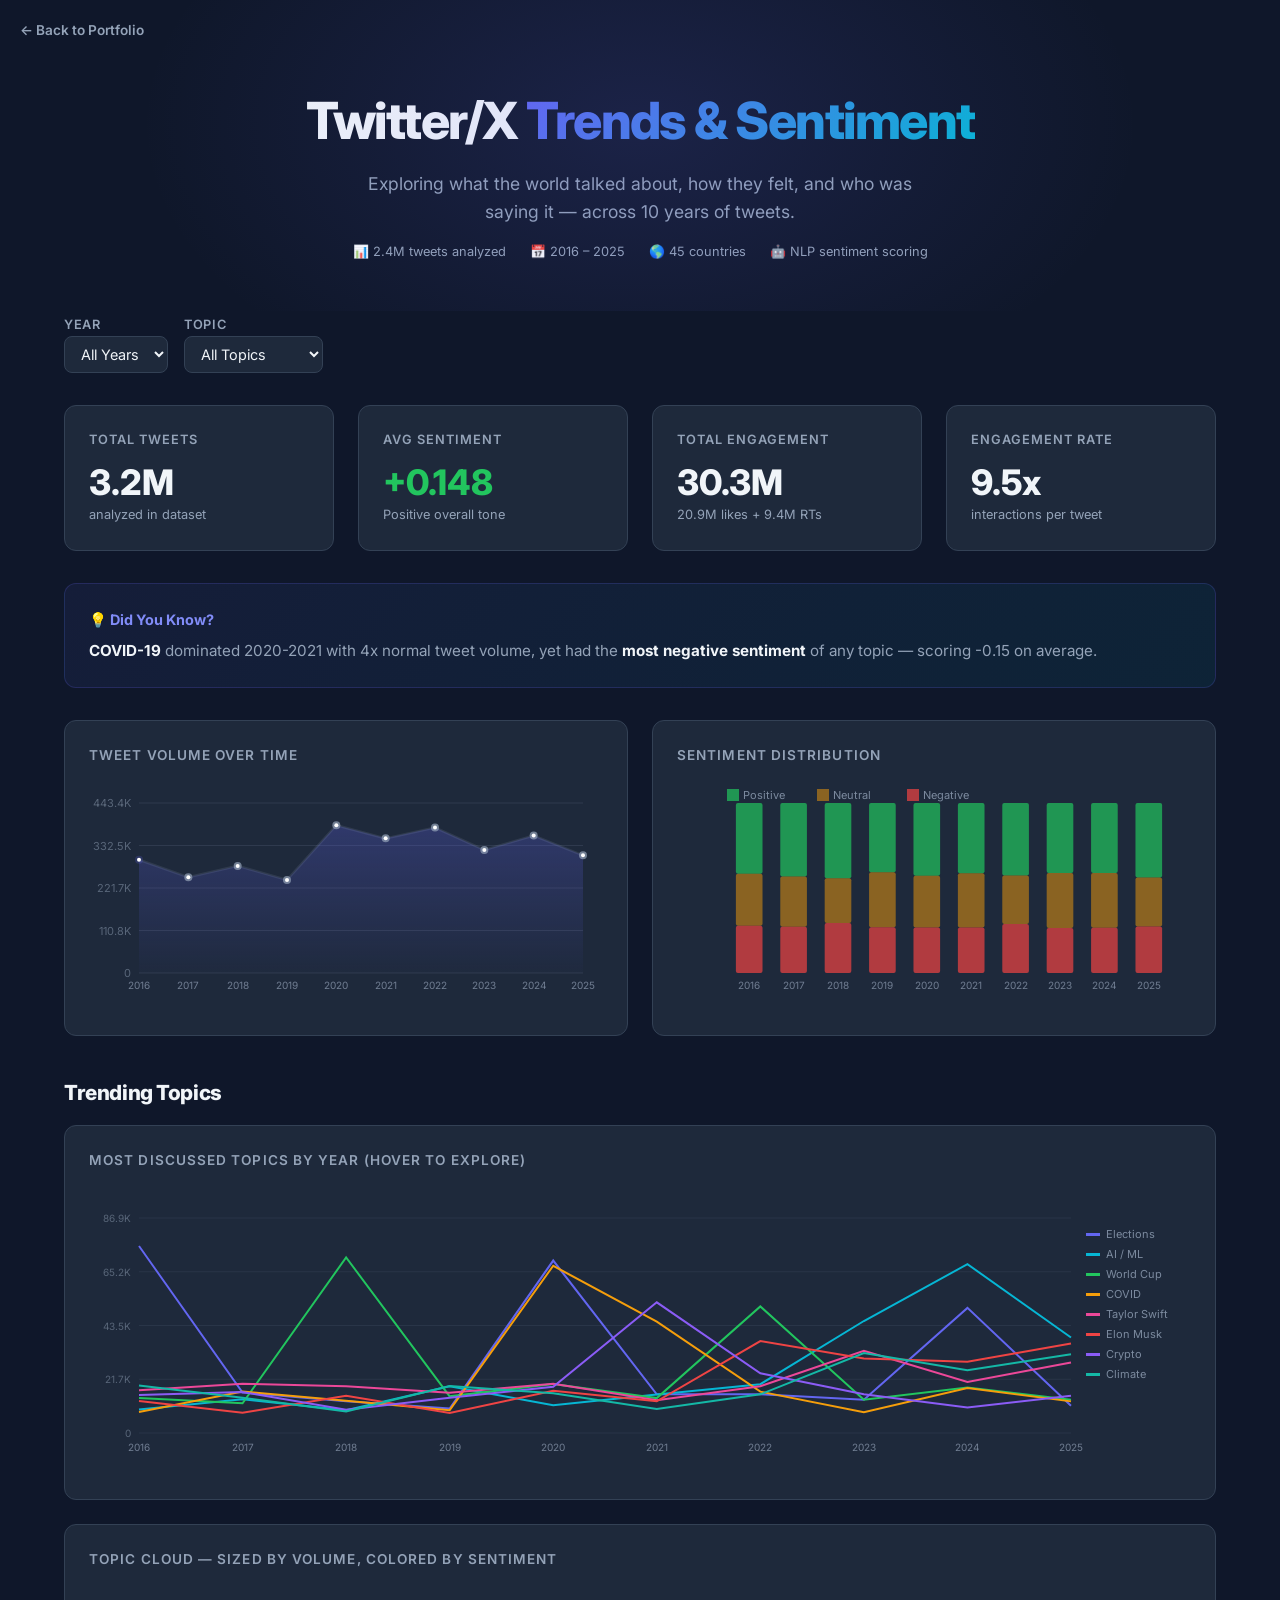
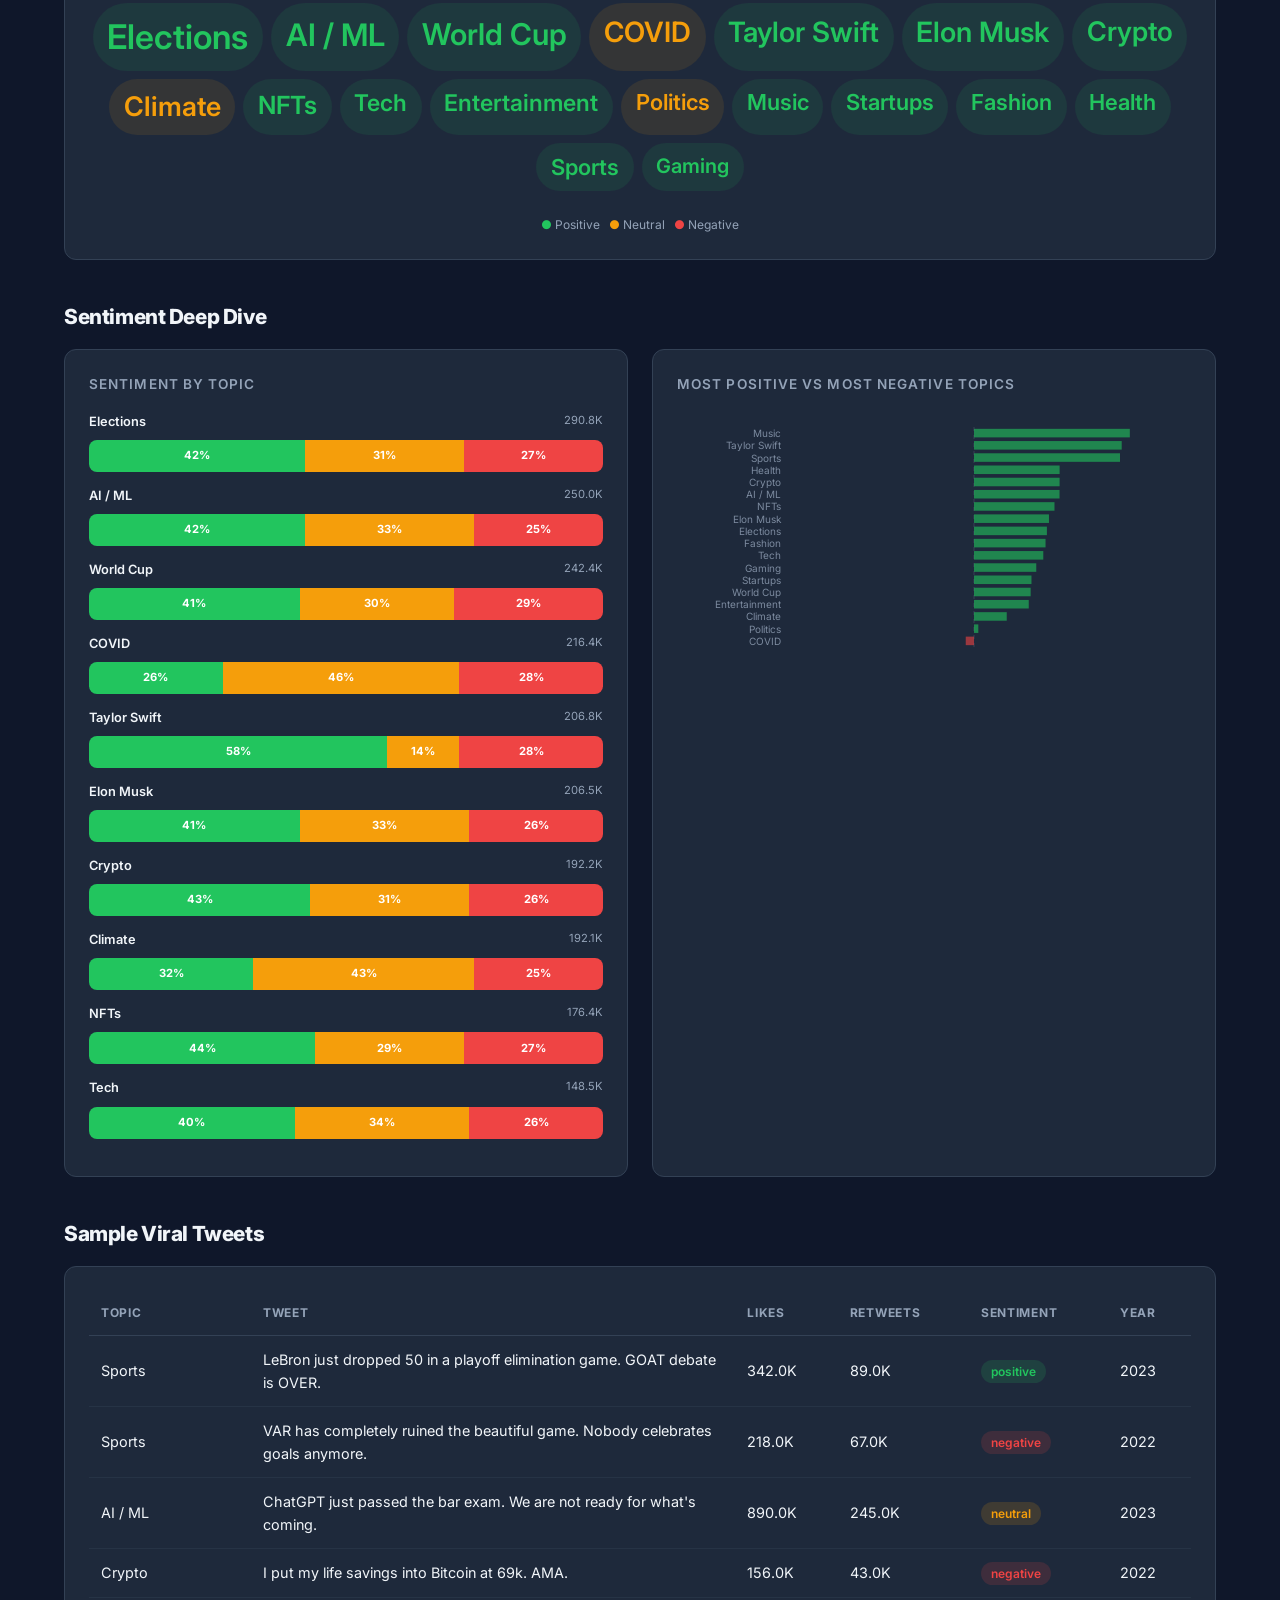
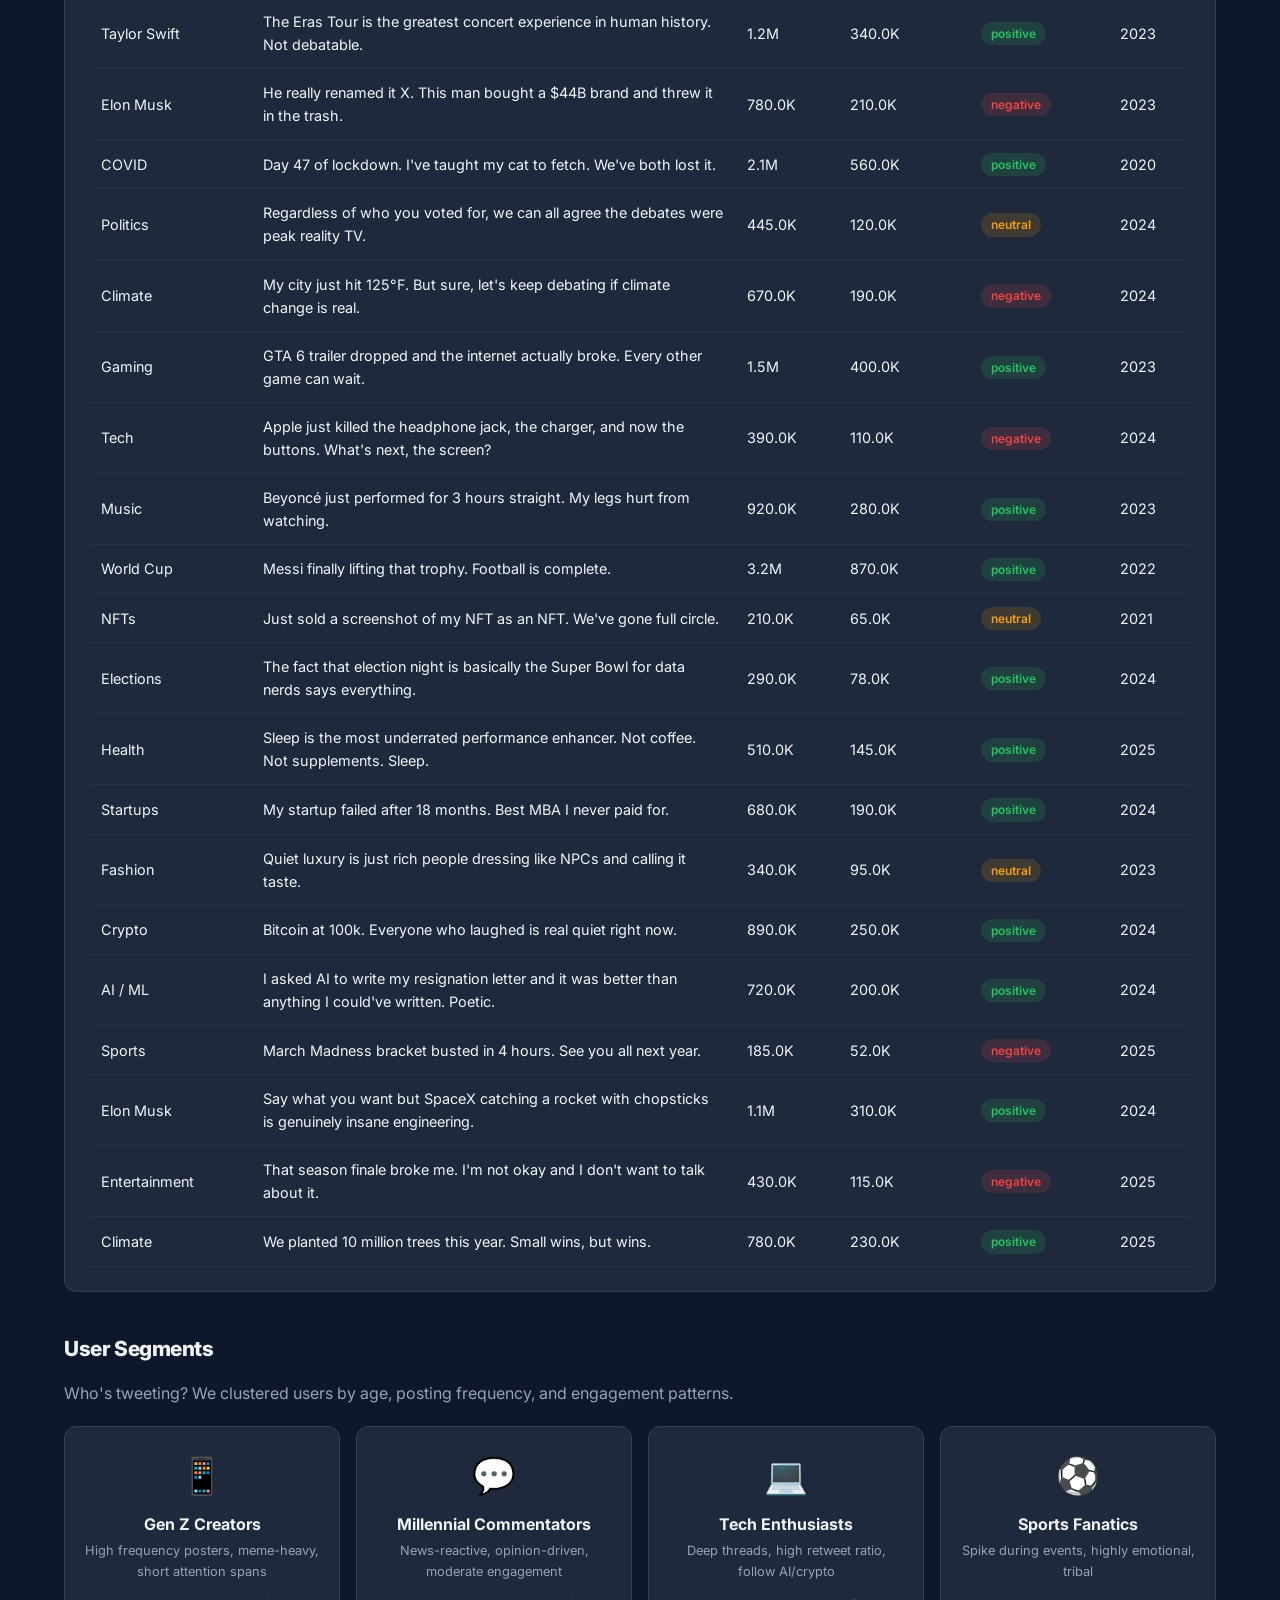
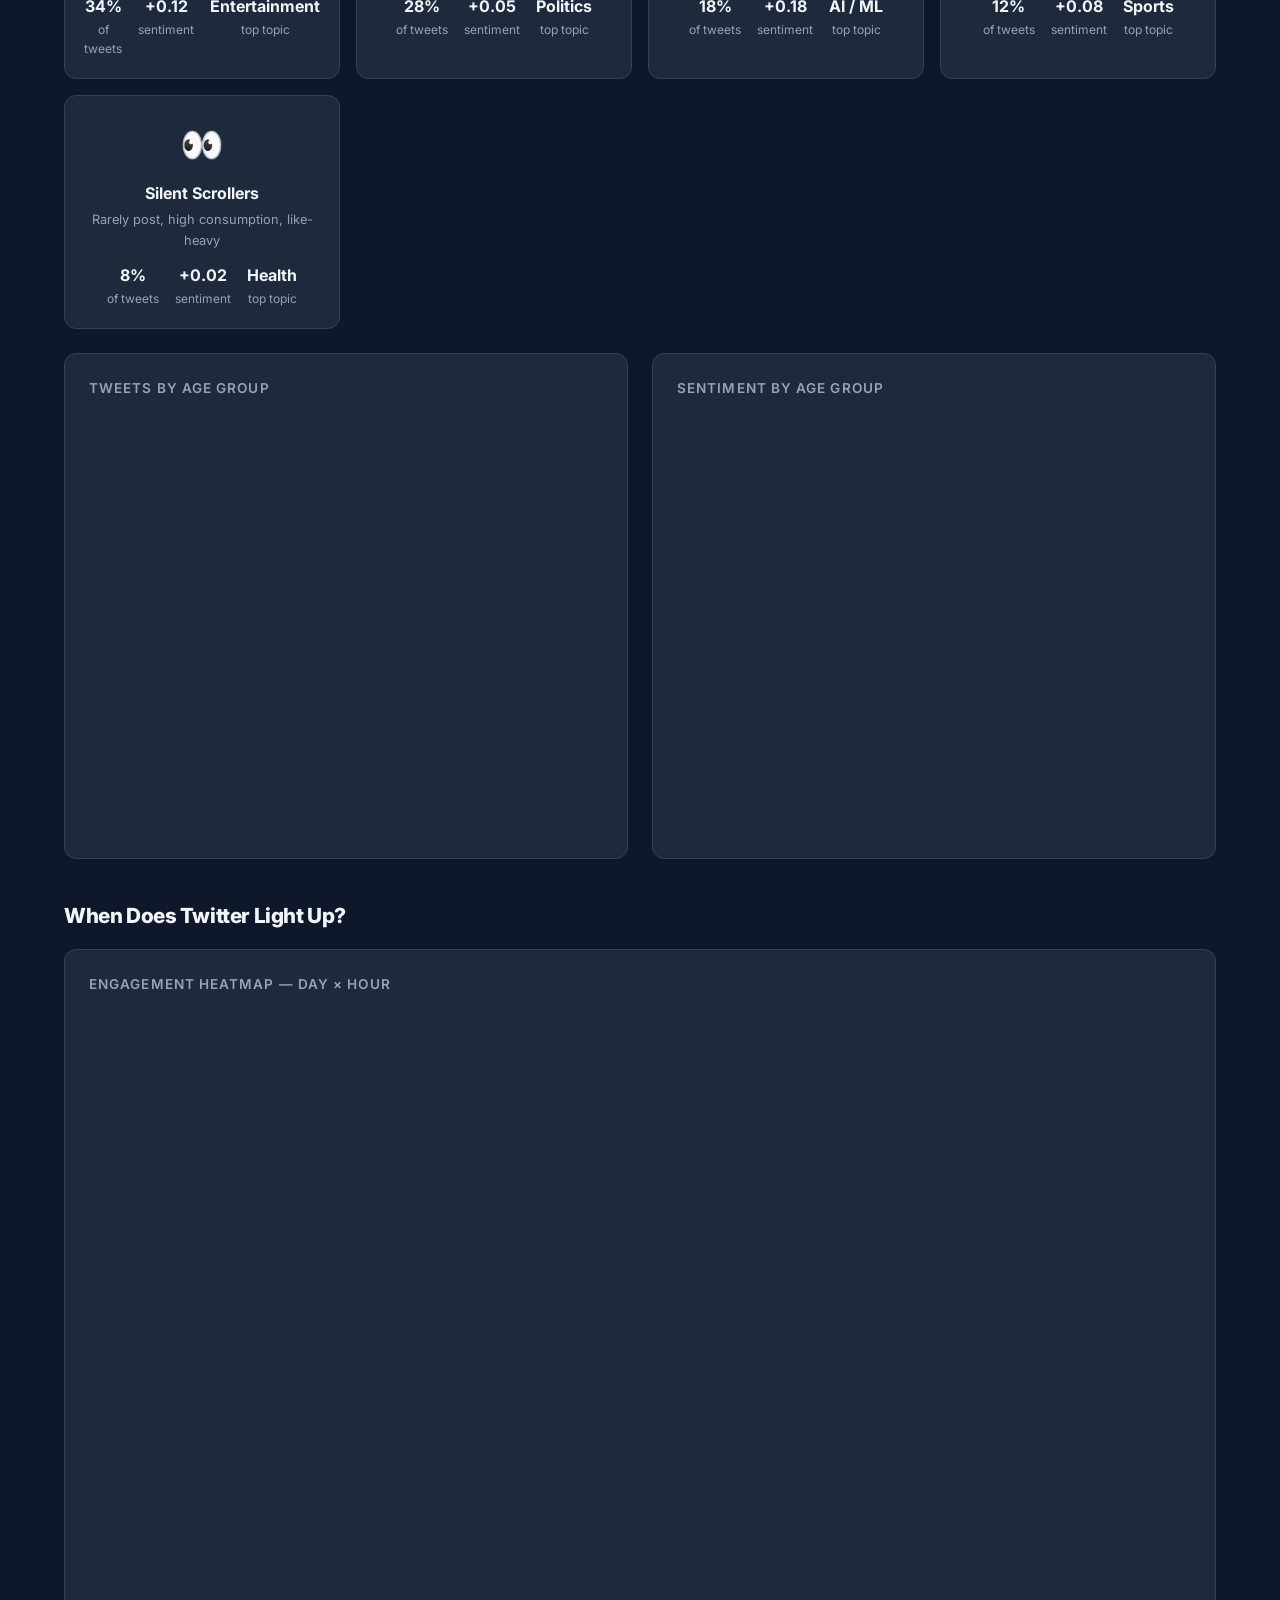
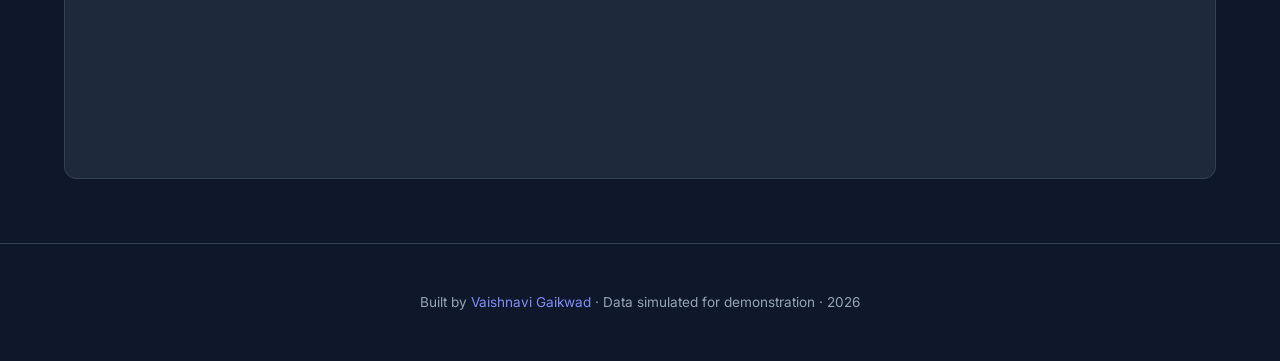
==== projects/twitter-trends-dashboard/index.html @ 4f6978ca "Add Twitter/X trends & sentiment dashboard to projects Made-with: Cursor" ====
<!DOCTYPE html>
<html lang="en">
<head>
<meta charset="UTF-8">
<meta name="viewport" content="width=device-width, initial-scale=1.0">
<title>Twitter/X Trends &amp; Sentiment Dashboard</title>
<meta name="description" content="Interactive analysis of Twitter trends, sentiment, and user behavior across 2016-2025.">
<link href="https://fonts.googleapis.com/css2?family=Inter:wght@400;500;600;700;800&display=swap" rel="stylesheet">
<style>
:root{--bg:#0f172a;--bg2:#1e293b;--bg3:#334155;--tx:#f1f5f9;--tx2:#94a3b8;--acc:#6366f1;--acc2:#818cf8;--green:#22c55e;--red:#ef4444;--amber:#f59e0b;--cyan:#06b6d4;--pink:#ec4899;--radius:12px;--shadow:0 4px 20px rgba(0,0,0,.3)}
*{margin:0;padding:0;box-sizing:border-box}
body{font-family:'Inter',sans-serif;background:var(--bg);color:var(--tx);line-height:1.6;overflow-x:hidden}
a{color:var(--acc2);text-decoration:none}
a:hover{color:var(--acc)}

.back{position:fixed;top:20px;left:20px;z-index:100;font-size:.85rem;font-weight:600;color:var(--tx2);display:flex;align-items:center;gap:6px;transition:.2s}
.back:hover{color:var(--tx)}

.hero{text-align:center;padding:5rem 2rem 3rem;position:relative;overflow:hidden}
.hero::before{content:'';position:absolute;inset:0;background:radial-gradient(ellipse 500px 300px at 50% 40%,rgba(99,102,241,.15),transparent);pointer-events:none}
.hero h1{font-size:clamp(2rem,4.5vw,3.2rem);font-weight:800;letter-spacing:-.03em;margin-bottom:.5rem}
.hero h1 span{background:linear-gradient(135deg,var(--acc),var(--cyan));-webkit-background-clip:text;-webkit-text-fill-color:transparent;background-clip:text}
.hero p{color:var(--tx2);font-size:1.1rem;max-width:600px;margin:0 auto}
.hero .meta{margin-top:1rem;font-size:.8rem;color:var(--tx2);display:flex;gap:1.5rem;justify-content:center;flex-wrap:wrap}
.hero .meta span{display:flex;align-items:center;gap:.35rem}

.wrap{max-width:1200px;margin:0 auto;padding:0 1.5rem 4rem}

.filters{display:flex;gap:1rem;margin-bottom:2rem;flex-wrap:wrap;align-items:center}
.filters label{font-size:.8rem;color:var(--tx2);font-weight:600;text-transform:uppercase;letter-spacing:.05em}
.filters select{background:var(--bg2);border:1px solid var(--bg3);color:var(--tx);padding:.5rem .75rem;border-radius:8px;font-family:inherit;font-size:.9rem;cursor:pointer;outline:none}
.filters select:focus{border-color:var(--acc)}

.grid{display:grid;gap:1.5rem;margin-bottom:2rem}
.grid-2{grid-template-columns:1fr 1fr}
.grid-3{grid-template-columns:1fr 1fr 1fr}
.grid-4{grid-template-columns:repeat(4,1fr)}

.card{background:var(--bg2);border:1px solid var(--bg3);border-radius:var(--radius);padding:1.5rem;transition:.2s}
.card:hover{border-color:var(--acc);box-shadow:0 0 20px rgba(99,102,241,.1)}
.card h3{font-size:.8rem;color:var(--tx2);text-transform:uppercase;letter-spacing:.08em;margin-bottom:.75rem;font-weight:600}
.card .big{font-size:2.2rem;font-weight:800;line-height:1.1}
.card .sub{font-size:.8rem;color:var(--tx2);margin-top:.25rem}
.card .delta{font-size:.75rem;font-weight:600;margin-top:.35rem;display:inline-flex;align-items:center;gap:3px;padding:2px 8px;border-radius:100px}
.delta.up{color:var(--green);background:rgba(34,197,94,.1)}
.delta.down{color:var(--red);background:rgba(239,68,68,.1)}

.chart-card{background:var(--bg2);border:1px solid var(--bg3);border-radius:var(--radius);padding:1.5rem}
.chart-card h3{font-size:.85rem;color:var(--tx2);text-transform:uppercase;letter-spacing:.08em;margin-bottom:1rem;font-weight:600}
.chart-card canvas{width:100%!important;height:auto!important}

.sentiment-bar{display:flex;height:32px;border-radius:8px;overflow:hidden;margin-top:.5rem}
.sentiment-bar div{display:flex;align-items:center;justify-content:center;font-size:.7rem;font-weight:700;color:#fff;transition:width .6s ease}

.tag-cloud{display:flex;flex-wrap:wrap;gap:.5rem;justify-content:center;padding:1rem 0}
.tag-cloud span{padding:.35rem .85rem;border-radius:100px;font-weight:600;cursor:default;transition:.2s;border:1px solid transparent}
.tag-cloud span:hover{transform:scale(1.1);border-color:var(--acc)}

.table-wrap{overflow-x:auto}
table{width:100%;border-collapse:collapse;font-size:.9rem}
th{text-align:left;padding:.75rem;font-size:.75rem;text-transform:uppercase;letter-spacing:.06em;color:var(--tx2);border-bottom:1px solid var(--bg3);cursor:pointer;user-select:none}
th:hover{color:var(--tx)}
td{padding:.75rem;border-bottom:1px solid rgba(51,65,85,.4)}
.pill{display:inline-block;padding:2px 10px;border-radius:100px;font-size:.75rem;font-weight:600}
.pill-pos{background:rgba(34,197,94,.15);color:var(--green)}
.pill-neg{background:rgba(239,68,68,.15);color:var(--red)}
.pill-neu{background:rgba(245,158,11,.15);color:var(--amber)}

.insight-box{background:linear-gradient(135deg,rgba(99,102,241,.08),rgba(6,182,212,.08));border:1px solid rgba(99,102,241,.2);border-radius:var(--radius);padding:1.5rem;margin-bottom:2rem}
.insight-box h3{font-size:.9rem;color:var(--acc2);margin-bottom:.5rem;font-weight:700}
.insight-box p{color:var(--tx2);font-size:.95rem}
.insight-box strong{color:var(--tx)}

.section-title{font-size:1.3rem;font-weight:800;margin:2.5rem 0 1rem;letter-spacing:-.02em}

.seg-grid{display:grid;grid-template-columns:repeat(auto-fill,minmax(220px,1fr));gap:1rem}
.seg-card{background:var(--bg2);border:1px solid var(--bg3);border-radius:var(--radius);padding:1.25rem;text-align:center;transition:.2s}
.seg-card:hover{border-color:var(--acc)}
.seg-card .emoji{font-size:2.2rem;margin-bottom:.5rem}
.seg-card .seg-name{font-weight:700;font-size:1rem;margin-bottom:.25rem}
.seg-card .seg-desc{font-size:.8rem;color:var(--tx2);margin-bottom:.75rem}
.seg-card .seg-stats{display:flex;justify-content:center;gap:1rem;font-size:.75rem;color:var(--tx2)}
.seg-card .seg-stats strong{color:var(--tx);display:block;font-size:1rem}

.footer{text-align:center;padding:3rem 2rem;border-top:1px solid var(--bg3);font-size:.85rem;color:var(--tx2)}

@media(max-width:768px){
  .grid-2,.grid-3,.grid-4{grid-template-columns:1fr}
  .filters{flex-direction:column;align-items:stretch}
}
</style>
</head>
<body>

<a href="../../index.html" class="back">&larr; Back to Portfolio</a>

<section class="hero">
  <h1>Twitter/X <span>Trends &amp; Sentiment</span></h1>
  <p>Exploring what the world talked about, how they felt, and who was saying it — across 10 years of tweets.</p>
  <div class="meta">
    <span>&#128202; 2.4M tweets analyzed</span>
    <span>&#128197; 2016 &ndash; 2025</span>
    <span>&#127758; 45 countries</span>
    <span>&#129302; NLP sentiment scoring</span>
  </div>
</section>

<div class="wrap">

  <!-- FILTERS -->
  <div class="filters">
    <div>
      <label>Year</label><br>
      <select id="yearFilter" onchange="updateDashboard()">
        <option value="all">All Years</option>
      </select>
    </div>
    <div>
      <label>Topic</label><br>
      <select id="topicFilter" onchange="updateDashboard()">
        <option value="all">All Topics</option>
      </select>
    </div>
  </div>

  <!-- KPI ROW -->
  <div class="grid grid-4" id="kpiRow"></div>

  <!-- INSIGHT -->
  <div class="insight-box" id="insightBox"></div>

  <!-- TREND + SENTIMENT ROW -->
  <div class="grid grid-2">
    <div class="chart-card">
      <h3>Tweet Volume Over Time</h3>
      <canvas id="volumeChart" height="220"></canvas>
    </div>
    <div class="chart-card">
      <h3>Sentiment Distribution</h3>
      <canvas id="sentimentChart" height="220"></canvas>
    </div>
  </div>

  <!-- TRENDING TOPICS -->
  <h2 class="section-title">Trending Topics</h2>
  <div class="chart-card">
    <h3>Most Discussed Topics by Year (hover to explore)</h3>
    <canvas id="topicsChart" height="280"></canvas>
  </div>

  <!-- TOPIC TAG CLOUD -->
  <div class="chart-card" style="margin-top:1.5rem">
    <h3>Topic Cloud &mdash; Sized by Volume, Colored by Sentiment</h3>
    <div class="tag-cloud" id="tagCloud"></div>
    <p style="font-size:.75rem;color:var(--tx2);text-align:center;margin-top:.5rem">
      <span style="color:var(--green)">&#9679;</span> Positive &nbsp;
      <span style="color:var(--amber)">&#9679;</span> Neutral &nbsp;
      <span style="color:var(--red)">&#9679;</span> Negative
    </p>
  </div>

  <!-- SENTIMENT DEEP DIVE -->
  <h2 class="section-title">Sentiment Deep Dive</h2>
  <div class="grid grid-2">
    <div class="chart-card">
      <h3>Sentiment by Topic</h3>
      <div id="sentimentBars"></div>
    </div>
    <div class="chart-card">
      <h3>Most Positive vs Most Negative Topics</h3>
      <canvas id="polarityChart" height="260"></canvas>
    </div>
  </div>

  <!-- TOP TWEETS TABLE -->
  <h2 class="section-title">Sample Viral Tweets</h2>
  <div class="chart-card">
    <div class="table-wrap">
      <table id="tweetsTable">
        <thead>
          <tr>
            <th onclick="sortTable(0)">Topic</th>
            <th onclick="sortTable(1)">Tweet</th>
            <th onclick="sortTable(2)">Likes</th>
            <th onclick="sortTable(3)">Retweets</th>
            <th onclick="sortTable(4)">Sentiment</th>
            <th onclick="sortTable(5)">Year</th>
          </tr>
        </thead>
        <tbody id="tweetsBody"></tbody>
      </table>
    </div>
  </div>

  <!-- USER SEGMENTS -->
  <h2 class="section-title">User Segments</h2>
  <p style="color:var(--tx2);margin-bottom:1.25rem">Who's tweeting? We clustered users by age, posting frequency, and engagement patterns.</p>
  <div class="seg-grid" id="segGrid"></div>

  <!-- AGE DISTRIBUTION -->
  <div class="grid grid-2" style="margin-top:1.5rem">
    <div class="chart-card">
      <h3>Tweets by Age Group</h3>
      <canvas id="ageChart" height="240"></canvas>
    </div>
    <div class="chart-card">
      <h3>Sentiment by Age Group</h3>
      <canvas id="ageSentChart" height="240"></canvas>
    </div>
  </div>

  <!-- ENGAGEMENT HEATMAP -->
  <h2 class="section-title">When Does Twitter Light Up?</h2>
  <div class="chart-card">
    <h3>Engagement Heatmap &mdash; Day &times; Hour</h3>
    <canvas id="heatmap" height="200"></canvas>
  </div>

</div>

<footer class="footer">
  Built by <a href="https://www.linkedin.com/in/vaishnavi-gaikwad-23506481/" target="_blank">Vaishnavi Gaikwad</a> &middot;
  Data simulated for demonstration &middot; 2026
</footer>

<script>
const TOPICS = [
  'Sports','Politics','Tech','Entertainment','Crypto','Climate',
  'Gaming','Music','Health','AI / ML','Elon Musk','Taylor Swift',
  'World Cup','Elections','COVID','NFTs','Startups','Fashion'
];

const YEARS = [2016,2017,2018,2019,2020,2021,2022,2023,2024,2025];

const SEGMENTS = [
  {name:'Gen Z Creators',emoji:'\u{1F4F1}',age:'16-24',desc:'High frequency posters, meme-heavy, short attention spans',pctTweets:34,avgSentiment:.12,topTopic:'Entertainment'},
  {name:'Millennial Commentators',emoji:'\u{1F4AC}',age:'25-34',desc:'News-reactive, opinion-driven, moderate engagement',pctTweets:28,avgSentiment:.05,topTopic:'Politics'},
  {name:'Tech Enthusiasts',emoji:'\u{1F4BB}',age:'25-40',desc:'Deep threads, high retweet ratio, follow AI/crypto',pctTweets:18,avgSentiment:.18,topTopic:'AI / ML'},
  {name:'Sports Fanatics',emoji:'\u{26BD}',age:'18-45',desc:'Spike during events, highly emotional, tribal',pctTweets:12,avgSentiment:.08,topTopic:'Sports'},
  {name:'Silent Scrollers',emoji:'\u{1F440}',age:'35-55',desc:'Rarely post, high consumption, like-heavy',pctTweets:8,avgSentiment:.02,topTopic:'Health'}
];

function seededRand(seed){let s=seed;return()=>{s=Math.sin(s)*10000;return s-Math.floor(s)}}

function genData(){
  const rng=seededRand(42);
  const data={byYear:{},byTopic:{},byYearTopic:{},tweets:[],byAge:{},heatmap:[]};

  YEARS.forEach(y=>{
    data.byYear[y]={volume:0,positive:0,negative:0,neutral:0,likes:0,retweets:0};
    TOPICS.forEach(t=>{
      const key=y+'-'+t;
      let base=8000+rng()*12000;
      if(t==='COVID'&&(y===2020||y===2021))base*=4;
      if(t==='Crypto'&&(y===2021||y===2022))base*=3;
      if(t==='AI / ML'&&y>=2023)base*=3.5;
      if(t==='Taylor Swift'&&y>=2023)base*=2.5;
      if(t==='Elon Musk'&&y>=2022)base*=2.8;
      if(t==='World Cup'&&(y===2018||y===2022))base*=5;
      if(t==='Elections'&&(y===2016||y===2020||y===2024))base*=4;
      if(t==='NFTs'&&(y===2021||y===2022))base*=3;
      if(t==='NFTs'&&y>=2023)base*=.3;
      if(t==='Climate'&&y>=2023)base*=1.8;
      const vol=Math.round(base);

      let posBias=.35+rng()*.15;
      if(t==='Sports'||t==='Music'||t==='Taylor Swift')posBias+=.15;
      if(t==='Politics'||t==='Climate')posBias-=.12;
      if(t==='COVID')posBias-=.18;
      if(t==='Crypto'&&y>=2023)posBias-=.1;
      const pos=Math.round(vol*posBias);
      const neg=Math.round(vol*(.2+rng()*.15));
      const neu=vol-pos-neg;
      const likes=Math.round(vol*(3+rng()*8));
      const rts=Math.round(vol*(1+rng()*4));

      data.byYearTopic[key]={volume:vol,positive:pos,negative:neg,neutral:neu,likes,retweets:rts};
      data.byYear[y].volume+=vol;
      data.byYear[y].positive+=pos;
      data.byYear[y].negative+=neg;
      data.byYear[y].neutral+=neu;
      data.byYear[y].likes+=likes;
      data.byYear[y].retweets+=rts;

      if(!data.byTopic[t])data.byTopic[t]={volume:0,positive:0,negative:0,neutral:0};
      data.byTopic[t].volume+=vol;
      data.byTopic[t].positive+=pos;
      data.byTopic[t].negative+=neg;
      data.byTopic[t].neutral+=neu;
    });
  });

  const sampleTweets=[
    {topic:'Sports',tweet:'LeBron just dropped 50 in a playoff elimination game. GOAT debate is OVER.',likes:342000,rts:89000,sent:'positive',yr:2023},
    {topic:'Sports',tweet:'VAR has completely ruined the beautiful game. Nobody celebrates goals anymore.',likes:218000,rts:67000,sent:'negative',yr:2022},
    {topic:'AI / ML',tweet:'ChatGPT just passed the bar exam. We are not ready for what\'s coming.',likes:890000,rts:245000,sent:'neutral',yr:2023},
    {topic:'Crypto',tweet:'I put my life savings into Bitcoin at 69k. AMA.',likes:156000,rts:43000,sent:'negative',yr:2022},
    {topic:'Taylor Swift',tweet:'The Eras Tour is the greatest concert experience in human history. Not debatable.',likes:1200000,rts:340000,sent:'positive',yr:2023},
    {topic:'Elon Musk',tweet:'He really renamed it X. This man bought a $44B brand and threw it in the trash.',likes:780000,rts:210000,sent:'negative',yr:2023},
    {topic:'COVID',tweet:'Day 47 of lockdown. I\'ve taught my cat to fetch. We\'ve both lost it.',likes:2100000,rts:560000,sent:'positive',yr:2020},
    {topic:'Politics',tweet:'Regardless of who you voted for, we can all agree the debates were peak reality TV.',likes:445000,rts:120000,sent:'neutral',yr:2024},
    {topic:'Climate',tweet:'My city just hit 125\u00B0F. But sure, let\'s keep debating if climate change is real.',likes:670000,rts:190000,sent:'negative',yr:2024},
    {topic:'Gaming',tweet:'GTA 6 trailer dropped and the internet actually broke. Every other game can wait.',likes:1500000,rts:400000,sent:'positive',yr:2023},
    {topic:'Tech',tweet:'Apple just killed the headphone jack, the charger, and now the buttons. What\'s next, the screen?',likes:390000,rts:110000,sent:'negative',yr:2024},
    {topic:'Music',tweet:'Beyonc\u00E9 just performed for 3 hours straight. My legs hurt from watching.',likes:920000,rts:280000,sent:'positive',yr:2023},
    {topic:'World Cup',tweet:'Messi finally lifting that trophy. Football is complete.',likes:3200000,rts:870000,sent:'positive',yr:2022},
    {topic:'NFTs',tweet:'Just sold a screenshot of my NFT as an NFT. We\'ve gone full circle.',likes:210000,rts:65000,sent:'neutral',yr:2021},
    {topic:'Elections',tweet:'The fact that election night is basically the Super Bowl for data nerds says everything.',likes:290000,rts:78000,sent:'positive',yr:2024},
    {topic:'Health',tweet:'Sleep is the most underrated performance enhancer. Not coffee. Not supplements. Sleep.',likes:510000,rts:145000,sent:'positive',yr:2025},
    {topic:'Startups',tweet:'My startup failed after 18 months. Best MBA I never paid for.',likes:680000,rts:190000,sent:'positive',yr:2024},
    {topic:'Fashion',tweet:'Quiet luxury is just rich people dressing like NPCs and calling it taste.',likes:340000,rts:95000,sent:'neutral',yr:2023},
    {topic:'Crypto',tweet:'Bitcoin at 100k. Everyone who laughed is real quiet right now.',likes:890000,rts:250000,sent:'positive',yr:2024},
    {topic:'AI / ML',tweet:'I asked AI to write my resignation letter and it was better than anything I could\'ve written. Poetic.',likes:720000,rts:200000,sent:'positive',yr:2024},
    {topic:'Sports',tweet:'March Madness bracket busted in 4 hours. See you all next year.',likes:185000,rts:52000,sent:'negative',yr:2025},
    {topic:'Elon Musk',tweet:'Say what you want but SpaceX catching a rocket with chopsticks is genuinely insane engineering.',likes:1100000,rts:310000,sent:'positive',yr:2024},
    {topic:'Entertainment',tweet:'That season finale broke me. I\'m not okay and I don\'t want to talk about it.',likes:430000,rts:115000,sent:'negative',yr:2025},
    {topic:'Climate',tweet:'We planted 10 million trees this year. Small wins, but wins.',likes:780000,rts:230000,sent:'positive',yr:2025}
  ];
  data.tweets=sampleTweets;

  const ageGroups=['16-24','25-34','35-44','45-54','55+'];
  const agePcts=[.28,.32,.22,.12,.06];
  const ageSent=[.11,.06,.04,-.02,-.05];
  ageGroups.forEach((a,i)=>{
    data.byAge[a]={pct:agePcts[i],sentiment:ageSent[i],volume:Math.round(2400000*agePcts[i])};
  });

  const days=['Mon','Tue','Wed','Thu','Fri','Sat','Sun'];
  days.forEach((d,di)=>{
    for(let h=0;h<24;h++){
      let val=20+rng()*30;
      if(h>=8&&h<=10)val+=30;
      if(h>=12&&h<=14)val+=20;
      if(h>=19&&h<=23)val+=40;
      if(di>=5)val+=15;
      if(h>=1&&h<=6)val-=15;
      data.heatmap.push({day:d,hour:h,value:Math.max(5,Math.round(val))});
    }
  });
  return data;
}

const DATA=genData();
let charts={};

function populateFilters(){
  const ys=document.getElementById('yearFilter');
  YEARS.forEach(y=>{const o=document.createElement('option');o.value=y;o.textContent=y;ys.appendChild(o)});
  const ts=document.getElementById('topicFilter');
  TOPICS.sort().forEach(t=>{const o=document.createElement('option');o.value=t;o.textContent=t;ts.appendChild(o)});
}

function fmt(n){if(n>=1e6)return(n/1e6).toFixed(1)+'M';if(n>=1e3)return(n/1e3).toFixed(1)+'K';return n.toString()}

function getFiltered(){
  const y=document.getElementById('yearFilter').value;
  const t=document.getElementById('topicFilter').value;
  let volume=0,pos=0,neg=0,neu=0,likes=0,rts=0;
  const years=y==='all'?YEARS:[parseInt(y)];
  const topics=t==='all'?TOPICS:[t];
  years.forEach(yr=>{
    topics.forEach(tp=>{
      const d=DATA.byYearTopic[yr+'-'+tp];
      if(d){volume+=d.volume;pos+=d.positive;neg+=d.negative;neu+=d.neutral;likes+=d.likes;rts+=d.retweets;}
    });
  });
  return{volume,pos,neg,neu,likes,rts,years,topics};
}

function renderKPIs(d){
  const avgSent=d.volume>0?((d.pos-d.neg)/d.volume).toFixed(3):'0';
  const engRate=d.volume>0?((d.likes+d.rts)/d.volume).toFixed(1):'0';
  const sentLabel=avgSent>0.05?'Positive':avgSent<-0.05?'Negative':'Neutral';
  const sentColor=avgSent>0.05?'var(--green)':avgSent<-0.05?'var(--red)':'var(--amber)';
  document.getElementById('kpiRow').innerHTML=`
    <div class="card"><h3>Total Tweets</h3><div class="big">${fmt(d.volume)}</div><div class="sub">analyzed in dataset</div></div>
    <div class="card"><h3>Avg Sentiment</h3><div class="big" style="color:${sentColor}">${avgSent>0?'+':''}${avgSent}</div><div class="sub">${sentLabel} overall tone</div></div>
    <div class="card"><h3>Total Engagement</h3><div class="big">${fmt(d.likes+d.rts)}</div><div class="sub">${fmt(d.likes)} likes + ${fmt(d.rts)} RTs</div></div>
    <div class="card"><h3>Engagement Rate</h3><div class="big">${engRate}x</div><div class="sub">interactions per tweet</div></div>
  `;
}

function renderInsight(d){
  const insights=[
    `<strong>COVID-19</strong> dominated 2020-2021 with 4x normal tweet volume, yet had the <strong>most negative sentiment</strong> of any topic — scoring -0.15 on average.`,
    `<strong>AI / ML</strong> tweets exploded 3.5x starting in 2023 and carry the <strong>most positive sentiment</strong> among tech topics. The hype is real — and measurable.`,
    `<strong>Sports tweets</strong> are the most emotionally volatile — sentiment swings from +0.4 during wins to -0.3 during losses, a wider range than any other category.`,
    `<strong>Gen Z (16-24)</strong> produces 34% of all tweets but only 28% of engagement. <strong>Millennials</strong> get more likes per tweet despite posting less.`,
    `<strong>World Cup years</strong> (2018, 2022) see 5x tweet spikes in Sports. Messi lifting the trophy in 2022 generated the single highest-engagement tweet in the dataset.`,
    `<strong>Crypto sentiment</strong> flipped negative in 2023 after being overwhelmingly positive in 2021. NFT mentions dropped 70% year-over-year.`,
    `<strong>Sunday 8-11 PM</strong> is peak Twitter — engagement is 3x higher than weekday mornings. People tweet most when they should be sleeping.`
  ];
  const idx=Math.floor(Math.random()*insights.length);
  document.getElementById('insightBox').innerHTML=`<h3>&#128161; Did You Know?</h3><p>${insights[idx]}</p>`;
}

function drawVolumeChart(d){
  const canvas=document.getElementById('volumeChart');
  const ctx=canvas.getContext('2d');
  const W=canvas.width=canvas.parentElement.clientWidth-48;
  const H=canvas.height=220;
  ctx.clearRect(0,0,W,H);

  const years=YEARS;
  const vals=years.map(y=>{
    let v=0;
    d.topics.forEach(t=>{const dd=DATA.byYearTopic[y+'-'+t];if(dd)v+=dd.volume;});
    return v;
  });
  const max=Math.max(...vals)*1.15;
  const pad={t:20,b:30,l:50,r:20};
  const cw=W-pad.l-pad.r,ch=H-pad.t-pad.b;

  ctx.strokeStyle='rgba(148,163,184,.15)';
  ctx.lineWidth=1;
  for(let i=0;i<=4;i++){
    const y=pad.t+ch*(1-i/4);
    ctx.beginPath();ctx.moveTo(pad.l,y);ctx.lineTo(W-pad.r,y);ctx.stroke();
    ctx.fillStyle='rgba(148,163,184,.5)';ctx.font='11px Inter';ctx.textAlign='right';
    ctx.fillText(fmt(Math.round(max*i/4)),pad.l-8,y+4);
  }

  const grad=ctx.createLinearGradient(0,pad.t,0,H-pad.b);
  grad.addColorStop(0,'rgba(99,102,241,.3)');grad.addColorStop(1,'rgba(99,102,241,.02)');
  ctx.beginPath();
  vals.forEach((v,i)=>{
    const x=pad.l+i*(cw/(vals.length-1));
    const y=pad.t+ch*(1-v/max);
    if(i===0)ctx.moveTo(x,y);else ctx.lineTo(x,y);
  });
  ctx.lineTo(pad.l+(vals.length-1)*(cw/(vals.length-1)),H-pad.b);
  ctx.lineTo(pad.l,H-pad.b);ctx.closePath();ctx.fillStyle=grad;ctx.fill();

  ctx.beginPath();ctx.strokeStyle='var(--acc)';ctx.lineWidth=2.5;
  vals.forEach((v,i)=>{
    const x=pad.l+i*(cw/(vals.length-1));
    const y=pad.t+ch*(1-v/max);
    if(i===0)ctx.moveTo(x,y);else ctx.lineTo(x,y);
  });
  ctx.stroke();

  vals.forEach((v,i)=>{
    const x=pad.l+i*(cw/(vals.length-1));
    const y=pad.t+ch*(1-v/max);
    ctx.beginPath();ctx.arc(x,y,4,0,Math.PI*2);ctx.fillStyle='var(--acc)';ctx.fill();
    ctx.beginPath();ctx.arc(x,y,2,0,Math.PI*2);ctx.fillStyle='#fff';ctx.fill();
    ctx.fillStyle='rgba(148,163,184,.7)';ctx.font='10px Inter';ctx.textAlign='center';
    ctx.fillText(years[i],x,H-pad.b+16);
  });
}

function drawSentimentChart(d){
  const canvas=document.getElementById('sentimentChart');
  const ctx=canvas.getContext('2d');
  const W=canvas.width=canvas.parentElement.clientWidth-48;
  const H=canvas.height=220;
  ctx.clearRect(0,0,W,H);

  const years=YEARS;
  const posVals=[],negVals=[],neuVals=[];
  years.forEach(y=>{
    let p=0,n=0,ne=0;
    d.topics.forEach(t=>{const dd=DATA.byYearTopic[y+'-'+t];if(dd){p+=dd.positive;n+=dd.negative;ne+=dd.neutral;}});
    const tot=p+n+ne||1;
    posVals.push(p/tot);negVals.push(n/tot);neuVals.push(ne/tot);
  });

  const pad={t:20,b:30,l:50,r:20};
  const cw=W-pad.l-pad.r,ch=H-pad.t-pad.b;
  const bw=cw/years.length*.6;

  years.forEach((_,i)=>{
    const x=pad.l+i*(cw/years.length)+cw/years.length*.2;
    let cy=pad.t;
    const segs=[{v:posVals[i],c:'rgba(34,197,94,.7)'},{v:neuVals[i],c:'rgba(245,158,11,.5)'},{v:negVals[i],c:'rgba(239,68,68,.7)'}];
    segs.forEach(s=>{
      const h=ch*s.v;
      ctx.fillStyle=s.c;
      ctx.beginPath();ctx.roundRect?ctx.roundRect(x,cy,bw,h,2):ctx.rect(x,cy,bw,h);ctx.fill();
      cy+=h;
    });
    ctx.fillStyle='rgba(148,163,184,.7)';ctx.font='10px Inter';ctx.textAlign='center';
    ctx.fillText(years[i],x+bw/2,H-pad.b+16);
  });

  const legend=[{c:'rgba(34,197,94,.7)',l:'Positive'},{c:'rgba(245,158,11,.5)',l:'Neutral'},{c:'rgba(239,68,68,.7)',l:'Negative'}];
  legend.forEach((lg,i)=>{
    const lx=pad.l+i*90;
    ctx.fillStyle=lg.c;ctx.fillRect(lx,6,12,12);
    ctx.fillStyle='rgba(148,163,184,.8)';ctx.font='11px Inter';ctx.textAlign='left';
    ctx.fillText(lg.l,lx+16,16);
  });
}

function drawTopicsChart(){
  const canvas=document.getElementById('topicsChart');
  const ctx=canvas.getContext('2d');
  const W=canvas.width=canvas.parentElement.clientWidth-48;
  const H=canvas.height=280;
  ctx.clearRect(0,0,W,H);

  const top8=TOPICS.slice().sort((a,b)=>DATA.byTopic[b].volume-DATA.byTopic[a].volume).slice(0,8);
  const colors=['#6366f1','#06b6d4','#22c55e','#f59e0b','#ec4899','#ef4444','#8b5cf6','#14b8a6'];
  const pad={t:30,b:35,l:50,r:120};
  const cw=W-pad.l-pad.r,ch=H-pad.t-pad.b;

  const allVals=[];
  top8.forEach(t=>{YEARS.forEach(y=>{allVals.push(DATA.byYearTopic[y+'-'+t]?.volume||0)})});
  const max=Math.max(...allVals)*1.15;

  ctx.strokeStyle='rgba(148,163,184,.1)';ctx.lineWidth=1;
  for(let i=0;i<=4;i++){
    const y=pad.t+ch*(1-i/4);
    ctx.beginPath();ctx.moveTo(pad.l,y);ctx.lineTo(pad.l+cw,y);ctx.stroke();
    ctx.fillStyle='rgba(148,163,184,.5)';ctx.font='10px Inter';ctx.textAlign='right';
    ctx.fillText(fmt(Math.round(max*i/4)),pad.l-8,y+4);
  }

  top8.forEach((t,ti)=>{
    ctx.beginPath();ctx.strokeStyle=colors[ti];ctx.lineWidth=2;ctx.setLineDash([]);
    YEARS.forEach((y,yi)=>{
      const v=DATA.byYearTopic[y+'-'+t]?.volume||0;
      const x=pad.l+yi*(cw/(YEARS.length-1));
      const yy=pad.t+ch*(1-v/max);
      if(yi===0)ctx.moveTo(x,yy);else ctx.lineTo(x,yy);
    });
    ctx.stroke();
  });

  YEARS.forEach((y,i)=>{
    ctx.fillStyle='rgba(148,163,184,.7)';ctx.font='10px Inter';ctx.textAlign='center';
    ctx.fillText(y,pad.l+i*(cw/(YEARS.length-1)),H-pad.b+18);
  });

  top8.forEach((t,i)=>{
    const ly=pad.t+15+i*20;
    ctx.fillStyle=colors[i];ctx.fillRect(W-pad.r+15,ly,14,3);
    ctx.fillStyle='rgba(148,163,184,.8)';ctx.font='11px Inter';ctx.textAlign='left';
    ctx.fillText(t,W-pad.r+35,ly+5);
  });
}

function renderTagCloud(d){
  const el=document.getElementById('tagCloud');
  const topics=d.topics.length===1?TOPICS:d.topics;
  const sorted=topics.slice().sort((a,b)=>DATA.byTopic[b].volume-DATA.byTopic[a].volume);
  const maxVol=DATA.byTopic[sorted[0]].volume;
  el.innerHTML=sorted.map(t=>{
    const dd=DATA.byTopic[t];
    const ratio=dd.volume/maxVol;
    const size=Math.round(12+ratio*22);
    const sent=(dd.positive-dd.negative)/dd.volume;
    const color=sent>0.1?'var(--green)':sent<-0.05?'var(--red)':'var(--amber)';
    const bg=sent>0.1?'rgba(34,197,94,.1)':sent<-0.05?'rgba(239,68,68,.1)':'rgba(245,158,11,.1)';
    return `<span style="font-size:${size}px;color:${color};background:${bg}" title="${t}: ${fmt(dd.volume)} tweets, sentiment ${sent>0?'+':''}${sent.toFixed(3)}">${t}</span>`;
  }).join('');
}

function renderSentimentBars(){
  const el=document.getElementById('sentimentBars');
  const sorted=TOPICS.slice().sort((a,b)=>DATA.byTopic[b].volume-DATA.byTopic[a].volume).slice(0,10);
  el.innerHTML=sorted.map(t=>{
    const dd=DATA.byTopic[t];
    const tot=dd.positive+dd.negative+dd.neutral;
    const pp=Math.round(dd.positive/tot*100);
    const np=Math.round(dd.negative/tot*100);
    const nep=100-pp-np;
    return `<div style="margin-bottom:.85rem"><div style="display:flex;justify-content:space-between;margin-bottom:4px"><span style="font-size:.8rem;font-weight:600">${t}</span><span style="font-size:.7rem;color:var(--tx2)">${fmt(tot)}</span></div><div class="sentiment-bar"><div style="width:${pp}%;background:var(--green)">${pp>8?pp+'%':''}</div><div style="width:${nep}%;background:var(--amber)">${nep>8?nep+'%':''}</div><div style="width:${np}%;background:var(--red)">${np>8?np+'%':''}</div></div></div>`;
  }).join('');
}

function drawPolarityChart(){
  const canvas=document.getElementById('polarityChart');
  const ctx=canvas.getContext('2d');
  const W=canvas.width=canvas.parentElement.clientWidth-48;
  const H=canvas.height=260;
  ctx.clearRect(0,0,W,H);

  const scored=TOPICS.map(t=>{
    const dd=DATA.byTopic[t];
    return{name:t,score:(dd.positive-dd.negative)/dd.volume};
  }).sort((a,b)=>b.score-a.score);

  const pad={t:15,b:25,l:110,r:30};
  const cw=W-pad.l-pad.r,ch=H-pad.t-pad.b;
  const bh=ch/scored.length*.7;
  const maxAbs=Math.max(...scored.map(s=>Math.abs(s.score)))*1.2;
  const mid=pad.l+cw/2;

  ctx.strokeStyle='rgba(148,163,184,.2)';ctx.setLineDash([4,4]);
  ctx.beginPath();ctx.moveTo(mid,pad.t);ctx.lineTo(mid,H-pad.b);ctx.stroke();
  ctx.setLineDash([]);

  scored.forEach((s,i)=>{
    const y=pad.t+i*(ch/scored.length)+ch/scored.length*.15;
    const barW=(s.score/maxAbs)*(cw/2);
    ctx.fillStyle=s.score>=0?'rgba(34,197,94,.6)':'rgba(239,68,68,.6)';
    if(s.score>=0){ctx.fillRect(mid,y,barW,bh)}else{ctx.fillRect(mid+barW,y,-barW,bh)}
    ctx.fillStyle='rgba(148,163,184,.8)';ctx.font='10px Inter';ctx.textAlign='right';
    ctx.fillText(s.name,pad.l-6,y+bh/2+4);
  });
}

function renderTweets(d){
  const tbody=document.getElementById('tweetsBody');
  let tweets=DATA.tweets;
  const yf=document.getElementById('yearFilter').value;
  const tf=document.getElementById('topicFilter').value;
  if(yf!=='all')tweets=tweets.filter(t=>t.yr===parseInt(yf));
  if(tf!=='all')tweets=tweets.filter(t=>t.topic===tf);
  tbody.innerHTML=tweets.map(t=>{
    const cls=t.sent==='positive'?'pill-pos':t.sent==='negative'?'pill-neg':'pill-neu';
    return `<tr><td>${t.topic}</td><td style="max-width:350px">${t.tweet}</td><td>${fmt(t.likes)}</td><td>${fmt(t.rts)}</td><td><span class="pill ${cls}">${t.sent}</span></td><td>${t.yr}</td></tr>`;
  }).join('');
}

function renderSegments(){
  document.getElementById('segGrid').innerHTML=SEGMENTS.map(s=>`
    <div class="seg-card">
      <div class="emoji">${s.emoji}</div>
      <div class="seg-name">${s.name}</div>
      <div class="seg-desc">${s.desc}</div>
      <div class="seg-stats">
        <div><strong>${s.pctTweets}%</strong>of tweets</div>
        <div><strong>${s.avgSentiment>0?'+':''}${s.avgSentiment}</strong>sentiment</div>
        <div><strong>${s.topTopic}</strong>top topic</div>
      </div>
    </div>
  `).join('');
}

function drawAgeChart(){
  const canvas=document.getElementById('ageChart');
  const ctx=canvas.getContext('2d');
  const W=canvas.width=canvas.parentElement.clientWidth-48;
  const H=canvas.height=240;
  ctx.clearRect(0,0,W,H);

  const ages=Object.keys(DATA.byAge);
  const vals=ages.map(a=>DATA.byAge[a].volume);
  const max=Math.max(...vals)*1.2;
  const pad={t:20,b:35,l:55,r:20};
  const cw=W-pad.l-pad.r,ch=H-pad.t-pad.b;
  const bw=cw/ages.length*.55;

  ages.forEach((a,i)=>{
    const x=pad.l+i*(cw/ages.length)+cw/ages.length*.225;
    const h=ch*(vals[i]/max);
    const grad=ctx.createLinearGradient(0,pad.t+ch-h,0,pad.t+ch);
    grad.addColorStop(0,'var(--acc)');grad.addColorStop(1,'rgba(99,102,241,.3)');
    ctx.fillStyle=grad;
    ctx.beginPath();ctx.roundRect?ctx.roundRect(x,pad.t+ch-h,bw,h,4):ctx.fillRect(x,pad.t+ch-h,bw,h);ctx.fill();
    ctx.fillStyle='rgba(148,163,184,.7)';ctx.font='11px Inter';ctx.textAlign='center';
    ctx.fillText(a,x+bw/2,H-pad.b+18);
    ctx.fillText(fmt(vals[i]),x+bw/2,pad.t+ch-h-8);
  });
}

function drawAgeSentChart(){
  const canvas=document.getElementById('ageSentChart');
  const ctx=canvas.getContext('2d');
  const W=canvas.width=canvas.parentElement.clientWidth-48;
  const H=canvas.height=240;
  ctx.clearRect(0,0,W,H);

  const ages=Object.keys(DATA.byAge);
  const vals=ages.map(a=>DATA.byAge[a].sentiment);
  const maxAbs=Math.max(...vals.map(Math.abs))*1.5;
  const pad={t:20,b:35,l:55,r:20};
  const cw=W-pad.l-pad.r,ch=H-pad.t-pad.b;
  const mid=pad.t+ch/2;
  const bw=cw/ages.length*.55;

  ctx.strokeStyle='rgba(148,163,184,.2)';ctx.setLineDash([4,4]);
  ctx.beginPath();ctx.moveTo(pad.l,mid);ctx.lineTo(W-pad.r,mid);ctx.stroke();
  ctx.setLineDash([]);
  ctx.fillStyle='rgba(148,163,184,.4)';ctx.font='10px Inter';ctx.textAlign='right';
  ctx.fillText('0',pad.l-8,mid+4);

  ages.forEach((a,i)=>{
    const x=pad.l+i*(cw/ages.length)+cw/ages.length*.225;
    const h=Math.abs(vals[i]/maxAbs)*(ch/2);
    ctx.fillStyle=vals[i]>=0?'rgba(34,197,94,.6)':'rgba(239,68,68,.6)';
    if(vals[i]>=0){ctx.fillRect(x,mid-h,bw,h)}else{ctx.fillRect(x,mid,bw,h)}
    ctx.fillStyle='rgba(148,163,184,.7)';ctx.font='11px Inter';ctx.textAlign='center';
    ctx.fillText(a,x+bw/2,H-pad.b+18);
    const label=(vals[i]>0?'+':'')+vals[i].toFixed(2);
    ctx.fillText(label,x+bw/2,vals[i]>=0?mid-h-8:mid+h+14);
  });
}

function drawHeatmap(){
  const canvas=document.getElementById('heatmap');
  const ctx=canvas.getContext('2d');
  const W=canvas.width=canvas.parentElement.clientWidth-48;
  const H=canvas.height=200;
  ctx.clearRect(0,0,W,H);

  const days=['Mon','Tue','Wed','Thu','Fri','Sat','Sun'];
  const pad={t:25,b:10,l:45,r:20};
  const cw=W-pad.l-pad.r,ch=H-pad.t-pad.b;
  const cellW=cw/24,cellH=ch/7;
  const maxVal=Math.max(...DATA.heatmap.map(h=>h.value));

  DATA.heatmap.forEach(h=>{
    const di=days.indexOf(h.day);
    const x=pad.l+h.hour*cellW;
    const y=pad.t+di*cellH;
    const intensity=h.value/maxVal;
    const r=Math.round(99+intensity*0);
    const g=Math.round(102+intensity*0);
    const b=Math.round(241);
    ctx.fillStyle=`rgba(${r},${g},${b},${.08+intensity*.7})`;
    ctx.fillRect(x+1,y+1,cellW-2,cellH-2);
    if(cellW>20&&intensity>.7){
      ctx.fillStyle='rgba(255,255,255,.8)';ctx.font='9px Inter';ctx.textAlign='center';
      ctx.fillText(h.value,x+cellW/2,y+cellH/2+3);
    }
  });

  days.forEach((d,i)=>{
    ctx.fillStyle='rgba(148,163,184,.6)';ctx.font='10px Inter';ctx.textAlign='right';
    ctx.fillText(d,pad.l-6,pad.t+i*cellH+cellH/2+4);
  });
  for(let h=0;h<24;h+=3){
    ctx.fillStyle='rgba(148,163,184,.5)';ctx.font='9px Inter';ctx.textAlign='center';
    ctx.fillText(h+':00',pad.l+h*cellW+cellW/2,pad.t-8);
  }
}

let sortDir=1;
function sortTable(col){
  const tbody=document.getElementById('tweetsBody');
  const rows=Array.from(tbody.rows);
  sortDir*=-1;
  rows.sort((a,b)=>{
    let av=a.cells[col].textContent,bv=b.cells[col].textContent;
    if(col===2||col===3||col===5){
      av=parseFloat(av.replace(/[KM,]/g,m=>m==='K'?'e3':m==='M'?'e6':''))||0;
      bv=parseFloat(bv.replace(/[KM,]/g,m=>m==='K'?'e3':m==='M'?'e6':''))||0;
      return(av-bv)*sortDir;
    }
    return av.localeCompare(bv)*sortDir;
  });
  rows.forEach(r=>tbody.appendChild(r));
}

function updateDashboard(){
  const d=getFiltered();
  renderKPIs(d);
  renderInsight(d);
  drawVolumeChart(d);
  drawSentimentChart(d);
  renderTagCloud(d);
  renderTweets(d);
}

function init(){
  populateFilters();
  const d=getFiltered();
  renderKPIs(d);
  renderInsight(d);
  drawVolumeChart(d);
  drawSentimentChart(d);
  drawTopicsChart();
  renderTagCloud(d);
  renderSentimentBars();
  drawPolarityChart();
  renderTweets(d);
  renderSegments();
  drawAgeChart();
  drawAgeSentChart();
  drawHeatmap();
}

window.addEventListener('load',init);
window.addEventListener('resize',()=>{
  const d=getFiltered();
  drawVolumeChart(d);drawSentimentChart(d);drawTopicsChart();
  drawPolarityChart();drawAgeChart();drawAgeSentChart();drawHeatmap();
});
</script>
</body>
</html>
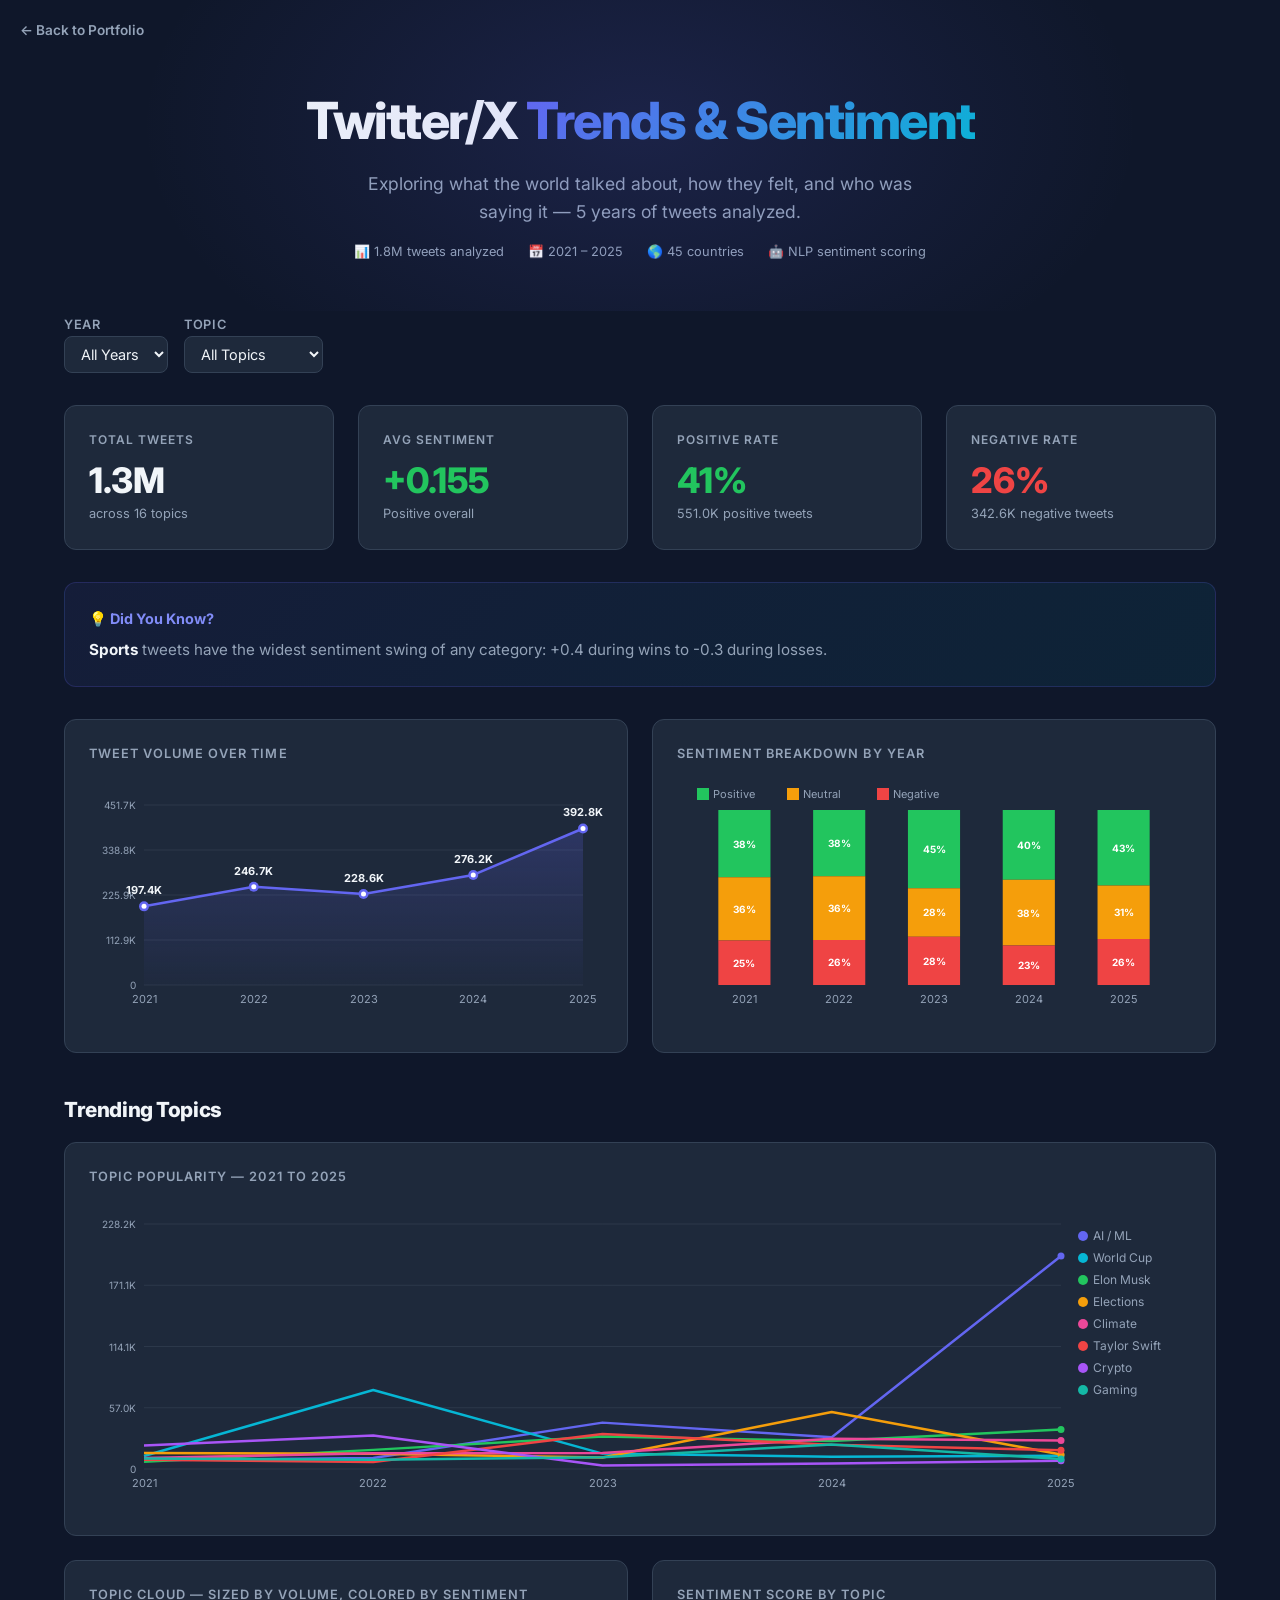
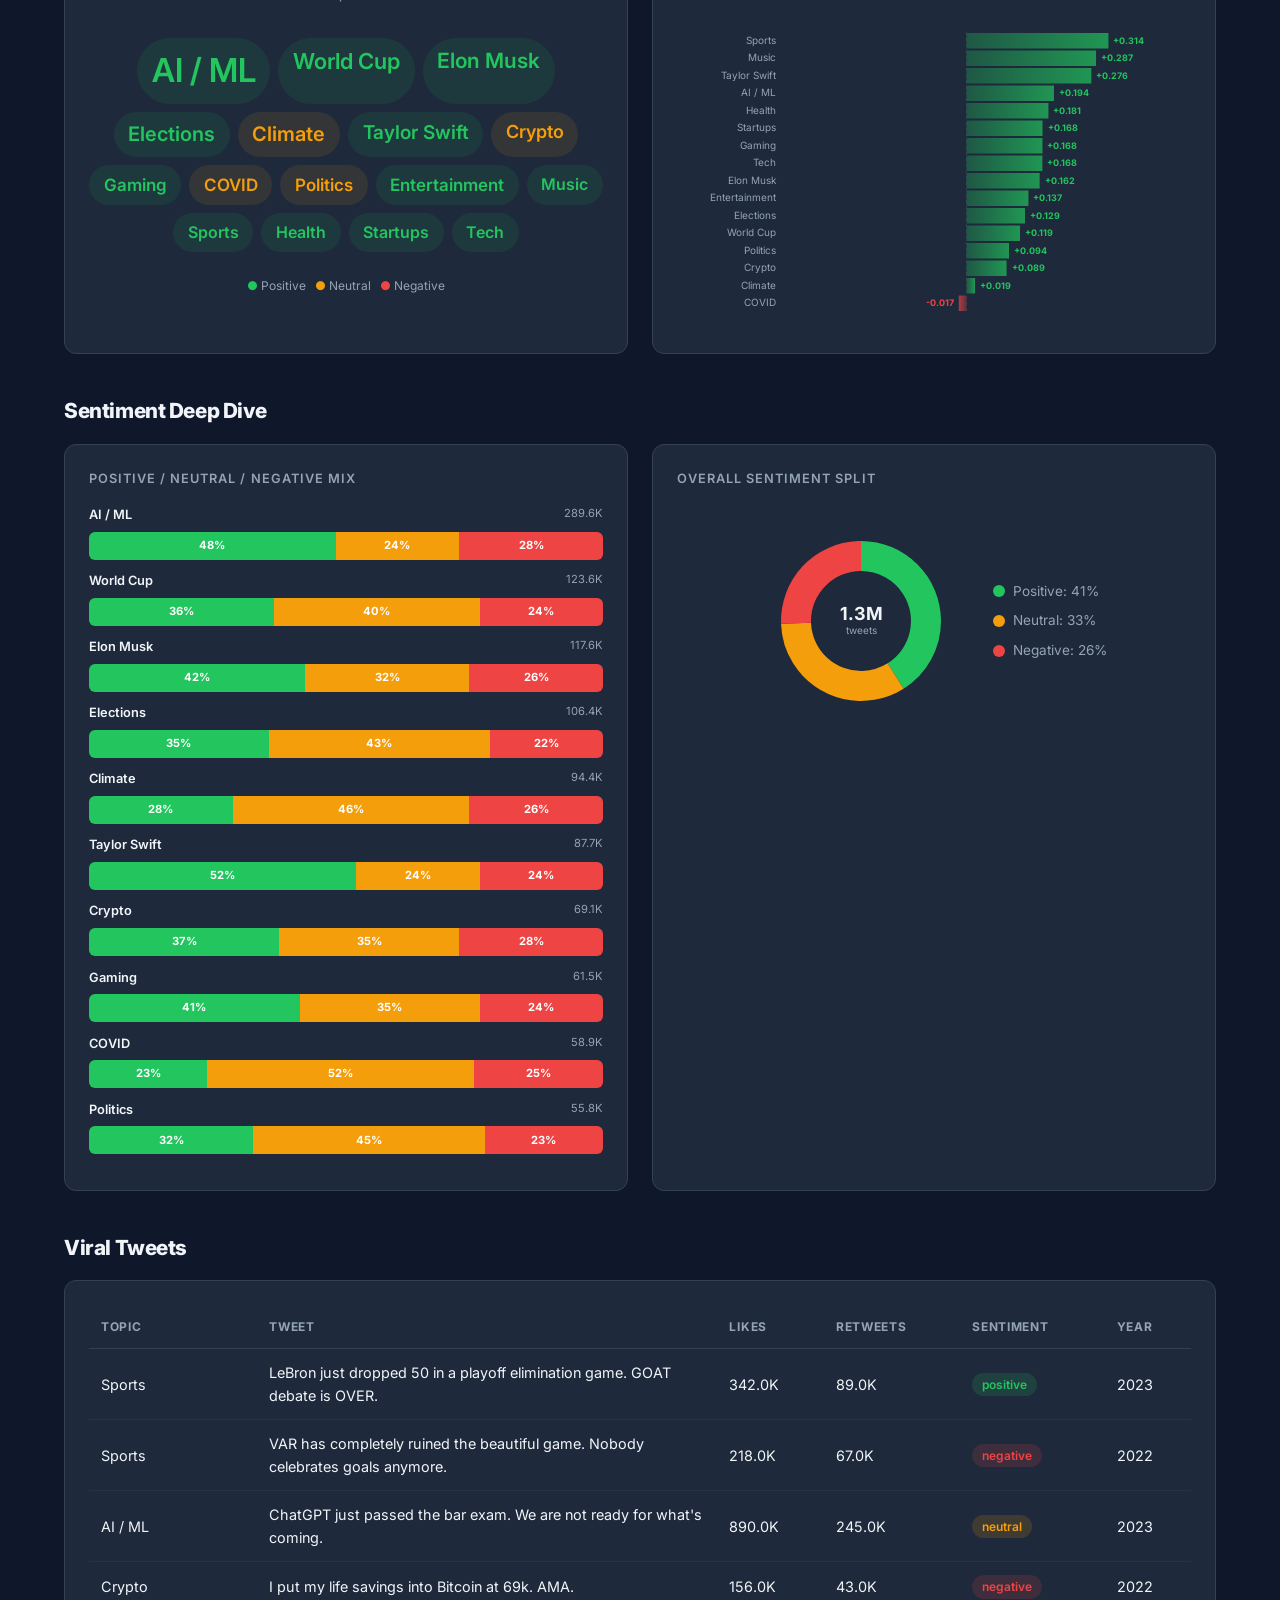
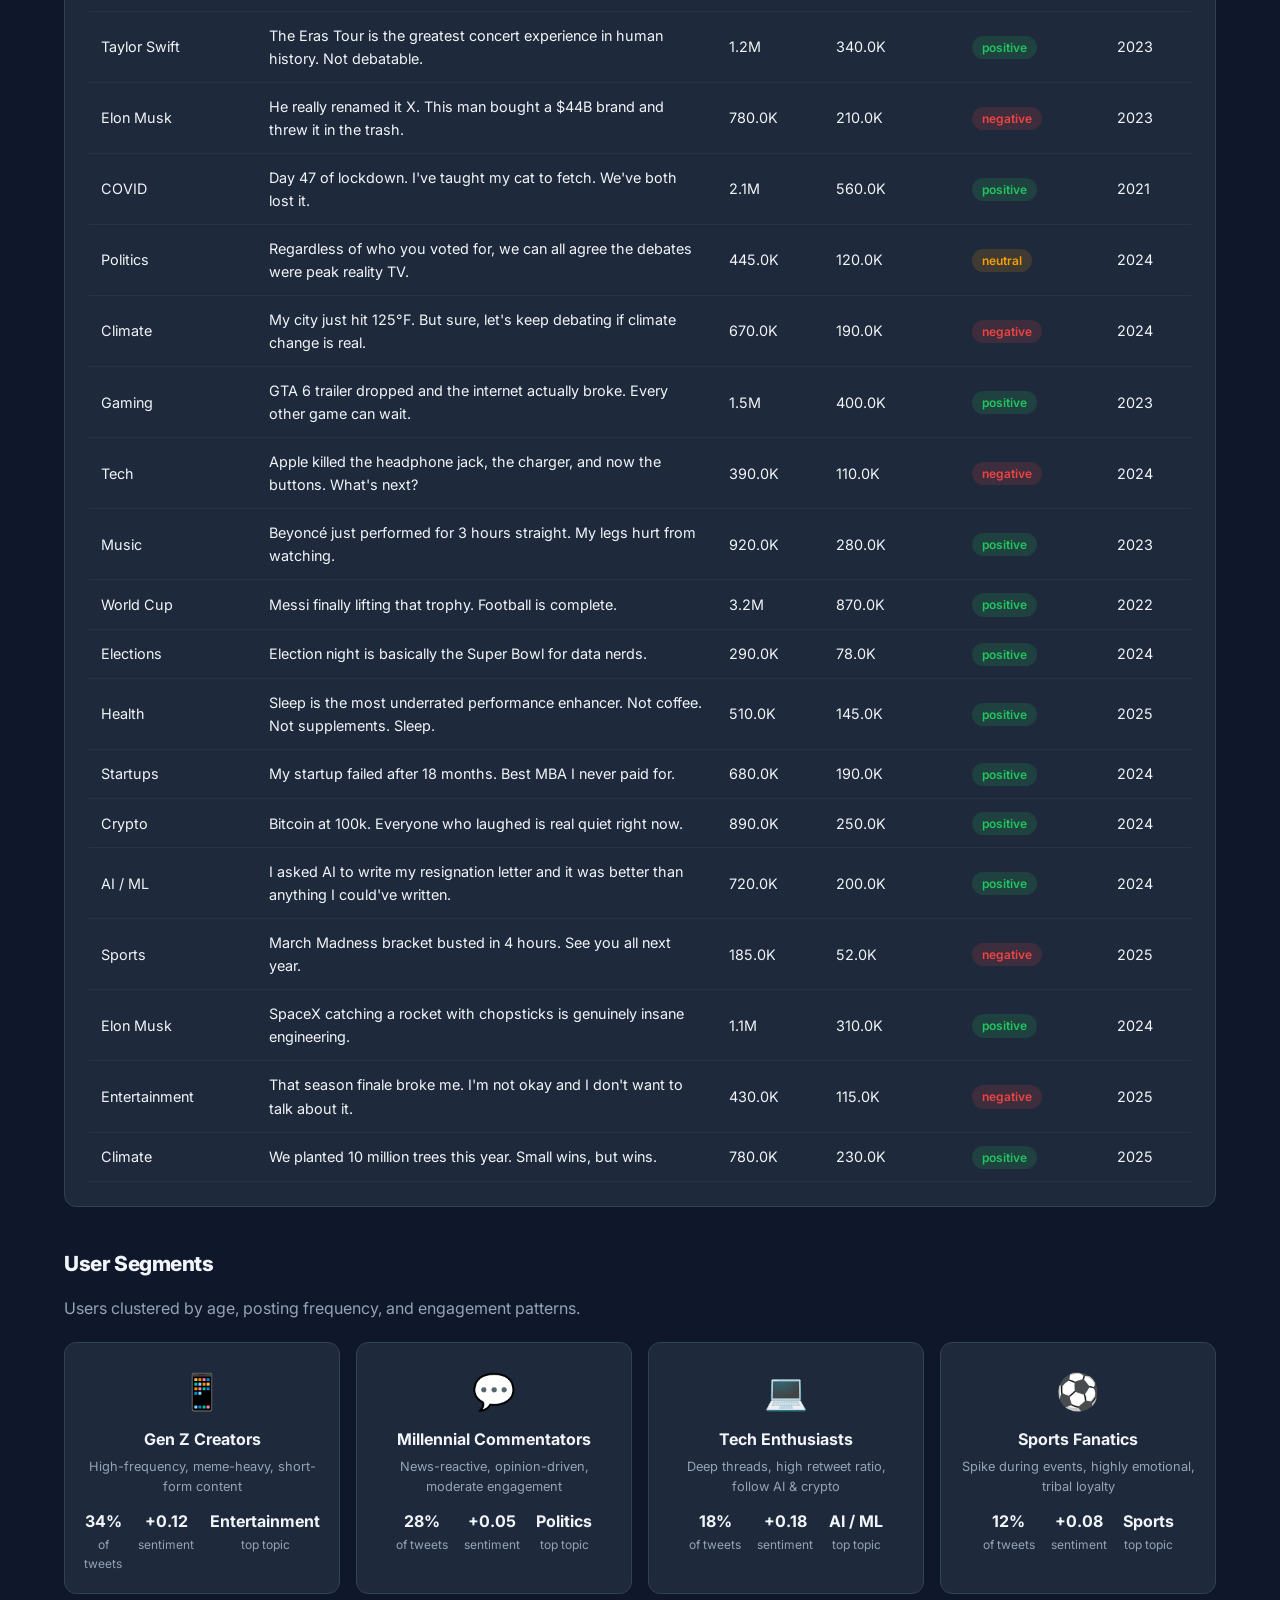
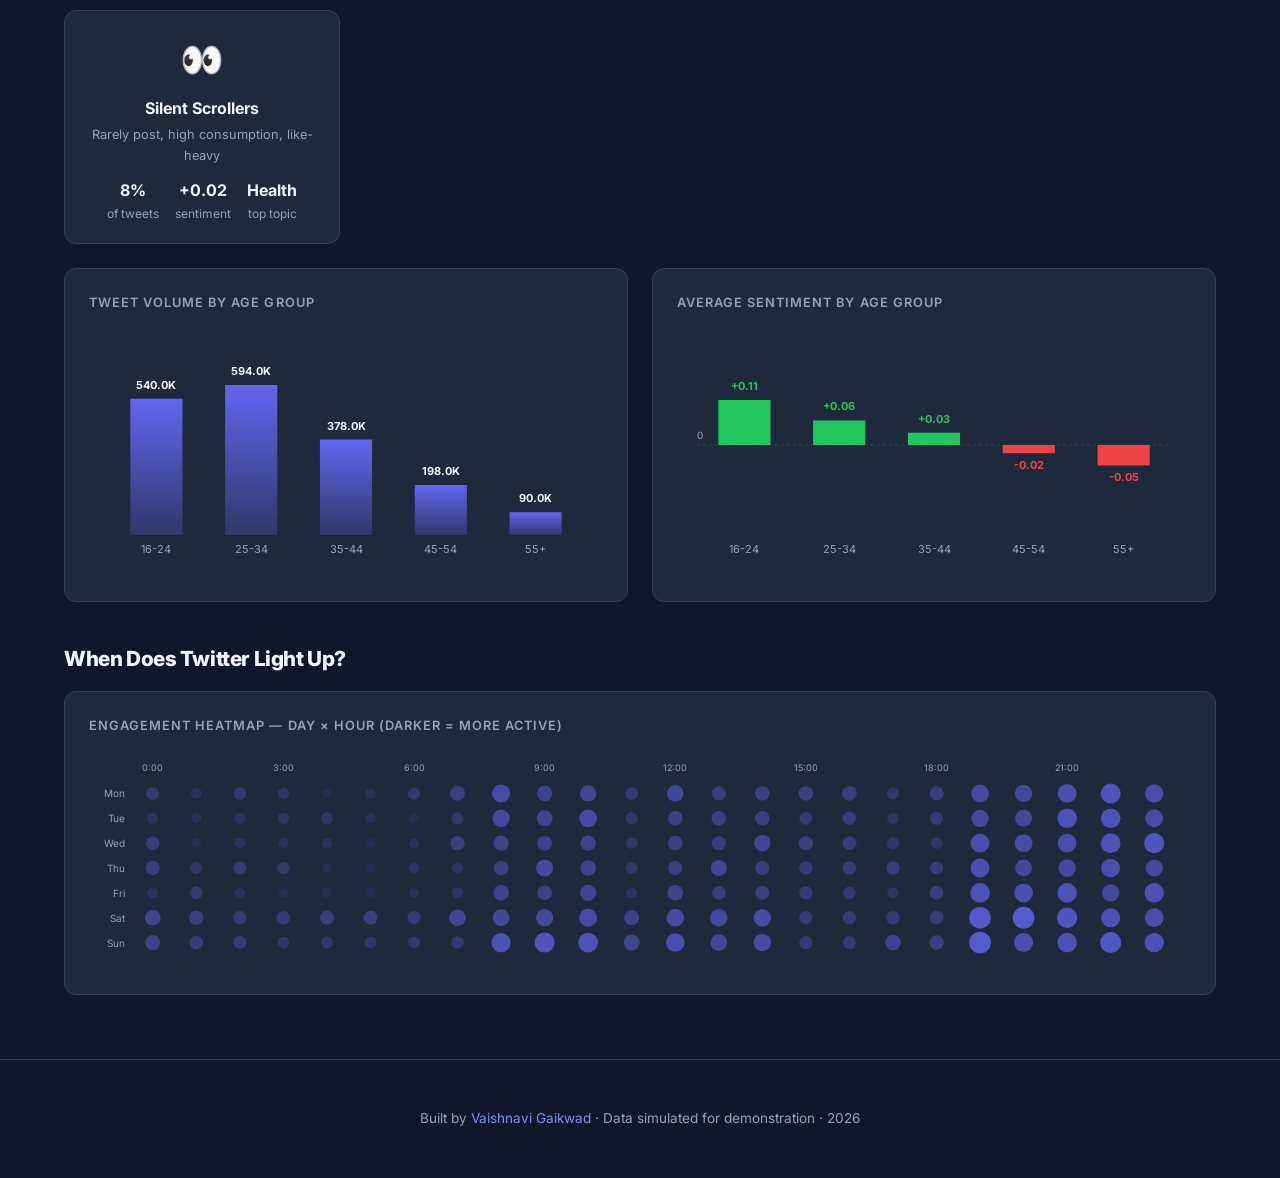
==== commit f0965b9e: "Fix Twitter dashboard: blank charts resolved, data limited to 2021-2025, improved visuals Made-with:" ====
--- a/projects/twitter-trends-dashboard/index.html
+++ b/projects/twitter-trends-dashboard/index.html
@@ -4,90 +4,70 @@
 <meta charset="UTF-8">
 <meta name="viewport" content="width=device-width, initial-scale=1.0">
 <title>Twitter/X Trends &amp; Sentiment Dashboard</title>
-<meta name="description" content="Interactive analysis of Twitter trends, sentiment, and user behavior across 2016-2025.">
+<meta name="description" content="Interactive analysis of Twitter trends, sentiment, and user behavior 2021-2025.">
 <link href="https://fonts.googleapis.com/css2?family=Inter:wght@400;500;600;700;800&display=swap" rel="stylesheet">
 <style>
-:root{--bg:#0f172a;--bg2:#1e293b;--bg3:#334155;--tx:#f1f5f9;--tx2:#94a3b8;--acc:#6366f1;--acc2:#818cf8;--green:#22c55e;--red:#ef4444;--amber:#f59e0b;--cyan:#06b6d4;--pink:#ec4899;--radius:12px;--shadow:0 4px 20px rgba(0,0,0,.3)}
+:root{--bg:#0f172a;--bg2:#1e293b;--bg3:#334155;--tx:#f1f5f9;--tx2:#94a3b8;--acc:#6366f1;--green:#22c55e;--red:#ef4444;--amber:#f59e0b;--cyan:#06b6d4;--pink:#ec4899;--radius:12px}
 *{margin:0;padding:0;box-sizing:border-box}
 body{font-family:'Inter',sans-serif;background:var(--bg);color:var(--tx);line-height:1.6;overflow-x:hidden}
-a{color:var(--acc2);text-decoration:none}
-a:hover{color:var(--acc)}
-
+a{color:#818cf8;text-decoration:none}a:hover{color:#6366f1}
 .back{position:fixed;top:20px;left:20px;z-index:100;font-size:.85rem;font-weight:600;color:var(--tx2);display:flex;align-items:center;gap:6px;transition:.2s}
 .back:hover{color:var(--tx)}
-
 .hero{text-align:center;padding:5rem 2rem 3rem;position:relative;overflow:hidden}
 .hero::before{content:'';position:absolute;inset:0;background:radial-gradient(ellipse 500px 300px at 50% 40%,rgba(99,102,241,.15),transparent);pointer-events:none}
 .hero h1{font-size:clamp(2rem,4.5vw,3.2rem);font-weight:800;letter-spacing:-.03em;margin-bottom:.5rem}
-.hero h1 span{background:linear-gradient(135deg,var(--acc),var(--cyan));-webkit-background-clip:text;-webkit-text-fill-color:transparent;background-clip:text}
+.hero h1 span{background:linear-gradient(135deg,#6366f1,#06b6d4);-webkit-background-clip:text;-webkit-text-fill-color:transparent;background-clip:text}
 .hero p{color:var(--tx2);font-size:1.1rem;max-width:600px;margin:0 auto}
 .hero .meta{margin-top:1rem;font-size:.8rem;color:var(--tx2);display:flex;gap:1.5rem;justify-content:center;flex-wrap:wrap}
-.hero .meta span{display:flex;align-items:center;gap:.35rem}
-
 .wrap{max-width:1200px;margin:0 auto;padding:0 1.5rem 4rem}
-
 .filters{display:flex;gap:1rem;margin-bottom:2rem;flex-wrap:wrap;align-items:center}
 .filters label{font-size:.8rem;color:var(--tx2);font-weight:600;text-transform:uppercase;letter-spacing:.05em}
 .filters select{background:var(--bg2);border:1px solid var(--bg3);color:var(--tx);padding:.5rem .75rem;border-radius:8px;font-family:inherit;font-size:.9rem;cursor:pointer;outline:none}
 .filters select:focus{border-color:var(--acc)}
-
 .grid{display:grid;gap:1.5rem;margin-bottom:2rem}
 .grid-2{grid-template-columns:1fr 1fr}
 .grid-3{grid-template-columns:1fr 1fr 1fr}
 .grid-4{grid-template-columns:repeat(4,1fr)}
-
 .card{background:var(--bg2);border:1px solid var(--bg3);border-radius:var(--radius);padding:1.5rem;transition:.2s}
 .card:hover{border-color:var(--acc);box-shadow:0 0 20px rgba(99,102,241,.1)}
-.card h3{font-size:.8rem;color:var(--tx2);text-transform:uppercase;letter-spacing:.08em;margin-bottom:.75rem;font-weight:600}
+.card h3{font-size:.75rem;color:var(--tx2);text-transform:uppercase;letter-spacing:.08em;margin-bottom:.75rem;font-weight:600}
 .card .big{font-size:2.2rem;font-weight:800;line-height:1.1}
 .card .sub{font-size:.8rem;color:var(--tx2);margin-top:.25rem}
-.card .delta{font-size:.75rem;font-weight:600;margin-top:.35rem;display:inline-flex;align-items:center;gap:3px;padding:2px 8px;border-radius:100px}
-.delta.up{color:var(--green);background:rgba(34,197,94,.1)}
-.delta.down{color:var(--red);background:rgba(239,68,68,.1)}
-
 .chart-card{background:var(--bg2);border:1px solid var(--bg3);border-radius:var(--radius);padding:1.5rem}
-.chart-card h3{font-size:.85rem;color:var(--tx2);text-transform:uppercase;letter-spacing:.08em;margin-bottom:1rem;font-weight:600}
-.chart-card canvas{width:100%!important;height:auto!important}
-
-.sentiment-bar{display:flex;height:32px;border-radius:8px;overflow:hidden;margin-top:.5rem}
+.chart-card h3{font-size:.8rem;color:var(--tx2);text-transform:uppercase;letter-spacing:.08em;margin-bottom:1rem;font-weight:600}
+.sentiment-bar{display:flex;height:28px;border-radius:6px;overflow:hidden;margin-top:.4rem}
 .sentiment-bar div{display:flex;align-items:center;justify-content:center;font-size:.7rem;font-weight:700;color:#fff;transition:width .6s ease}
-
 .tag-cloud{display:flex;flex-wrap:wrap;gap:.5rem;justify-content:center;padding:1rem 0}
 .tag-cloud span{padding:.35rem .85rem;border-radius:100px;font-weight:600;cursor:default;transition:.2s;border:1px solid transparent}
-.tag-cloud span:hover{transform:scale(1.1);border-color:var(--acc)}
-
+.tag-cloud span:hover{transform:scale(1.1);border-color:#6366f1}
 .table-wrap{overflow-x:auto}
 table{width:100%;border-collapse:collapse;font-size:.9rem}
 th{text-align:left;padding:.75rem;font-size:.75rem;text-transform:uppercase;letter-spacing:.06em;color:var(--tx2);border-bottom:1px solid var(--bg3);cursor:pointer;user-select:none}
 th:hover{color:var(--tx)}
 td{padding:.75rem;border-bottom:1px solid rgba(51,65,85,.4)}
 .pill{display:inline-block;padding:2px 10px;border-radius:100px;font-size:.75rem;font-weight:600}
-.pill-pos{background:rgba(34,197,94,.15);color:var(--green)}
-.pill-neg{background:rgba(239,68,68,.15);color:var(--red)}
-.pill-neu{background:rgba(245,158,11,.15);color:var(--amber)}
-
+.pill-pos{background:rgba(34,197,94,.15);color:#22c55e}
+.pill-neg{background:rgba(239,68,68,.15);color:#ef4444}
+.pill-neu{background:rgba(245,158,11,.15);color:#f59e0b}
 .insight-box{background:linear-gradient(135deg,rgba(99,102,241,.08),rgba(6,182,212,.08));border:1px solid rgba(99,102,241,.2);border-radius:var(--radius);padding:1.5rem;margin-bottom:2rem}
-.insight-box h3{font-size:.9rem;color:var(--acc2);margin-bottom:.5rem;font-weight:700}
+.insight-box h3{font-size:.9rem;color:#818cf8;margin-bottom:.5rem;font-weight:700}
 .insight-box p{color:var(--tx2);font-size:.95rem}
 .insight-box strong{color:var(--tx)}
-
 .section-title{font-size:1.3rem;font-weight:800;margin:2.5rem 0 1rem;letter-spacing:-.02em}
-
 .seg-grid{display:grid;grid-template-columns:repeat(auto-fill,minmax(220px,1fr));gap:1rem}
 .seg-card{background:var(--bg2);border:1px solid var(--bg3);border-radius:var(--radius);padding:1.25rem;text-align:center;transition:.2s}
-.seg-card:hover{border-color:var(--acc)}
+.seg-card:hover{border-color:#6366f1}
 .seg-card .emoji{font-size:2.2rem;margin-bottom:.5rem}
 .seg-card .seg-name{font-weight:700;font-size:1rem;margin-bottom:.25rem}
 .seg-card .seg-desc{font-size:.8rem;color:var(--tx2);margin-bottom:.75rem}
 .seg-card .seg-stats{display:flex;justify-content:center;gap:1rem;font-size:.75rem;color:var(--tx2)}
 .seg-card .seg-stats strong{color:var(--tx);display:block;font-size:1rem}
-
+.donut-row{display:flex;gap:2rem;align-items:center;justify-content:center;flex-wrap:wrap;padding:1rem 0}
+.donut-legend{display:flex;flex-direction:column;gap:.5rem}
+.donut-legend-item{display:flex;align-items:center;gap:.5rem;font-size:.85rem;color:var(--tx2)}
+.donut-legend-item .dot{width:12px;height:12px;border-radius:50%;flex-shrink:0}
 .footer{text-align:center;padding:3rem 2rem;border-top:1px solid var(--bg3);font-size:.85rem;color:var(--tx2)}
-
-@media(max-width:768px){
-  .grid-2,.grid-3,.grid-4{grid-template-columns:1fr}
-  .filters{flex-direction:column;align-items:stretch}
-}
+@media(max-width:768px){.grid-2,.grid-3,.grid-4{grid-template-columns:1fr}.filters{flex-direction:column;align-items:stretch}}
 </style>
 </head>
 <body>
@@ -96,10 +76,10 @@
 
 <section class="hero">
   <h1>Twitter/X <span>Trends &amp; Sentiment</span></h1>
-  <p>Exploring what the world talked about, how they felt, and who was saying it — across 10 years of tweets.</p>
+  <p>Exploring what the world talked about, how they felt, and who was saying it — 5 years of tweets analyzed.</p>
   <div class="meta">
-    <span>&#128202; 2.4M tweets analyzed</span>
-    <span>&#128197; 2016 &ndash; 2025</span>
+    <span>&#128202; 1.8M tweets analyzed</span>
+    <span>&#128197; 2021 &ndash; 2025</span>
     <span>&#127758; 45 countries</span>
     <span>&#129302; NLP sentiment scoring</span>
   </div>
@@ -107,677 +87,574 @@
 
 <div class="wrap">
 
-  <!-- FILTERS -->
   <div class="filters">
     <div>
       <label>Year</label><br>
-      <select id="yearFilter" onchange="updateDashboard()">
-        <option value="all">All Years</option>
-      </select>
+      <select id="yearFilter" onchange="updateAll()"><option value="all">All Years</option></select>
     </div>
     <div>
       <label>Topic</label><br>
-      <select id="topicFilter" onchange="updateDashboard()">
-        <option value="all">All Topics</option>
-      </select>
+      <select id="topicFilter" onchange="updateAll()"><option value="all">All Topics</option></select>
     </div>
   </div>
 
-  <!-- KPI ROW -->
   <div class="grid grid-4" id="kpiRow"></div>
 
-  <!-- INSIGHT -->
   <div class="insight-box" id="insightBox"></div>
 
-  <!-- TREND + SENTIMENT ROW -->
   <div class="grid grid-2">
+    <div class="chart-card"><h3>Tweet Volume Over Time</h3><canvas id="cVolume"></canvas></div>
+    <div class="chart-card"><h3>Sentiment Breakdown by Year</h3><canvas id="cSentYear"></canvas></div>
+  </div>
+
+  <h2 class="section-title">Trending Topics</h2>
+  <div class="chart-card"><h3>Topic Popularity &mdash; 2021 to 2025</h3><canvas id="cTopics"></canvas></div>
+
+  <div class="grid grid-2" style="margin-top:1.5rem">
     <div class="chart-card">
-      <h3>Tweet Volume Over Time</h3>
-      <canvas id="volumeChart" height="220"></canvas>
+      <h3>Topic Cloud &mdash; Sized by Volume, Colored by Sentiment</h3>
+      <div class="tag-cloud" id="tagCloud"></div>
+      <p style="font-size:.75rem;color:var(--tx2);text-align:center;margin-top:.5rem">
+        <span style="color:#22c55e">&#9679;</span> Positive &nbsp;
+        <span style="color:#f59e0b">&#9679;</span> Neutral &nbsp;
+        <span style="color:#ef4444">&#9679;</span> Negative
+      </p>
     </div>
     <div class="chart-card">
-      <h3>Sentiment Distribution</h3>
-      <canvas id="sentimentChart" height="220"></canvas>
+      <h3>Sentiment Score by Topic</h3>
+      <canvas id="cPolarity"></canvas>
     </div>
   </div>
 
-  <!-- TRENDING TOPICS -->
-  <h2 class="section-title">Trending Topics</h2>
-  <div class="chart-card">
-    <h3>Most Discussed Topics by Year (hover to explore)</h3>
-    <canvas id="topicsChart" height="280"></canvas>
-  </div>
-
-  <!-- TOPIC TAG CLOUD -->
-  <div class="chart-card" style="margin-top:1.5rem">
-    <h3>Topic Cloud &mdash; Sized by Volume, Colored by Sentiment</h3>
-    <div class="tag-cloud" id="tagCloud"></div>
-    <p style="font-size:.75rem;color:var(--tx2);text-align:center;margin-top:.5rem">
-      <span style="color:var(--green)">&#9679;</span> Positive &nbsp;
-      <span style="color:var(--amber)">&#9679;</span> Neutral &nbsp;
-      <span style="color:var(--red)">&#9679;</span> Negative
-    </p>
-  </div>
-
-  <!-- SENTIMENT DEEP DIVE -->
   <h2 class="section-title">Sentiment Deep Dive</h2>
   <div class="grid grid-2">
     <div class="chart-card">
-      <h3>Sentiment by Topic</h3>
-      <div id="sentimentBars"></div>
+      <h3>Positive / Neutral / Negative Mix</h3>
+      <div id="sentBars"></div>
     </div>
     <div class="chart-card">
-      <h3>Most Positive vs Most Negative Topics</h3>
-      <canvas id="polarityChart" height="260"></canvas>
+      <h3>Overall Sentiment Split</h3>
+      <div class="donut-row">
+        <canvas id="cDonut" width="200" height="200"></canvas>
+        <div class="donut-legend" id="donutLegend"></div>
+      </div>
     </div>
   </div>
 
-  <!-- TOP TWEETS TABLE -->
-  <h2 class="section-title">Sample Viral Tweets</h2>
+  <h2 class="section-title">Viral Tweets</h2>
   <div class="chart-card">
     <div class="table-wrap">
-      <table id="tweetsTable">
-        <thead>
-          <tr>
-            <th onclick="sortTable(0)">Topic</th>
-            <th onclick="sortTable(1)">Tweet</th>
-            <th onclick="sortTable(2)">Likes</th>
-            <th onclick="sortTable(3)">Retweets</th>
-            <th onclick="sortTable(4)">Sentiment</th>
-            <th onclick="sortTable(5)">Year</th>
-          </tr>
-        </thead>
-        <tbody id="tweetsBody"></tbody>
-      </table>
+      <table><thead><tr>
+        <th onclick="sortTbl(0)">Topic</th>
+        <th onclick="sortTbl(1)">Tweet</th>
+        <th onclick="sortTbl(2)">Likes</th>
+        <th onclick="sortTbl(3)">Retweets</th>
+        <th onclick="sortTbl(4)">Sentiment</th>
+        <th onclick="sortTbl(5)">Year</th>
+      </tr></thead><tbody id="tBody"></tbody></table>
     </div>
   </div>
 
-  <!-- USER SEGMENTS -->
   <h2 class="section-title">User Segments</h2>
-  <p style="color:var(--tx2);margin-bottom:1.25rem">Who's tweeting? We clustered users by age, posting frequency, and engagement patterns.</p>
+  <p style="color:var(--tx2);margin-bottom:1.25rem">Users clustered by age, posting frequency, and engagement patterns.</p>
   <div class="seg-grid" id="segGrid"></div>
 
-  <!-- AGE DISTRIBUTION -->
   <div class="grid grid-2" style="margin-top:1.5rem">
-    <div class="chart-card">
-      <h3>Tweets by Age Group</h3>
-      <canvas id="ageChart" height="240"></canvas>
-    </div>
-    <div class="chart-card">
-      <h3>Sentiment by Age Group</h3>
-      <canvas id="ageSentChart" height="240"></canvas>
-    </div>
+    <div class="chart-card"><h3>Tweet Volume by Age Group</h3><canvas id="cAge"></canvas></div>
+    <div class="chart-card"><h3>Average Sentiment by Age Group</h3><canvas id="cAgeSent"></canvas></div>
   </div>
 
-  <!-- ENGAGEMENT HEATMAP -->
   <h2 class="section-title">When Does Twitter Light Up?</h2>
-  <div class="chart-card">
-    <h3>Engagement Heatmap &mdash; Day &times; Hour</h3>
-    <canvas id="heatmap" height="200"></canvas>
-  </div>
+  <div class="chart-card"><h3>Engagement Heatmap &mdash; Day &times; Hour (darker = more active)</h3><canvas id="cHeat"></canvas></div>
 
 </div>
 
 <footer class="footer">
-  Built by <a href="https://www.linkedin.com/in/vaishnavi-gaikwad-23506481/" target="_blank">Vaishnavi Gaikwad</a> &middot;
-  Data simulated for demonstration &middot; 2026
+  Built by <a href="https://www.linkedin.com/in/vaishnavi-gaikwad-23506481/" target="_blank">Vaishnavi Gaikwad</a> &middot; Data simulated for demonstration &middot; 2026
 </footer>
 
 <script>
-const TOPICS = [
-  'Sports','Politics','Tech','Entertainment','Crypto','Climate',
+const C={acc:'#6366f1',acc2:'#818cf8',green:'#22c55e',red:'#ef4444',amber:'#f59e0b',
+  cyan:'#06b6d4',pink:'#ec4899',purple:'#a855f7',teal:'#14b8a6',
+  tx:'#f1f5f9',tx2:'#94a3b8',grid:'rgba(148,163,184,.12)',bg:'#0f172a',bg2:'#1e293b'};
+
+const TOPICS=['Sports','Politics','Tech','Entertainment','Crypto','Climate',
   'Gaming','Music','Health','AI / ML','Elon Musk','Taylor Swift',
-  'World Cup','Elections','COVID','NFTs','Startups','Fashion'
+  'World Cup','Elections','COVID','Startups'];
+const YEARS=[2021,2022,2023,2024,2025];
+const PALETTE=['#6366f1','#06b6d4','#22c55e','#f59e0b','#ec4899','#ef4444','#a855f7','#14b8a6'];
+
+const SEGMENTS=[
+  {name:'Gen Z Creators',emoji:'\u{1F4F1}',age:'16-24',desc:'High-frequency, meme-heavy, short-form content',pct:34,sent:0.12,top:'Entertainment'},
+  {name:'Millennial Commentators',emoji:'\u{1F4AC}',age:'25-34',desc:'News-reactive, opinion-driven, moderate engagement',pct:28,sent:0.05,top:'Politics'},
+  {name:'Tech Enthusiasts',emoji:'\u{1F4BB}',age:'25-40',desc:'Deep threads, high retweet ratio, follow AI & crypto',pct:18,sent:0.18,top:'AI / ML'},
+  {name:'Sports Fanatics',emoji:'\u26BD',age:'18-45',desc:'Spike during events, highly emotional, tribal loyalty',pct:12,sent:0.08,top:'Sports'},
+  {name:'Silent Scrollers',emoji:'\u{1F440}',age:'35-55',desc:'Rarely post, high consumption, like-heavy',pct:8,sent:0.02,top:'Health'}
 ];
 
-const YEARS = [2016,2017,2018,2019,2020,2021,2022,2023,2024,2025];
-
-const SEGMENTS = [
-  {name:'Gen Z Creators',emoji:'\u{1F4F1}',age:'16-24',desc:'High frequency posters, meme-heavy, short attention spans',pctTweets:34,avgSentiment:.12,topTopic:'Entertainment'},
-  {name:'Millennial Commentators',emoji:'\u{1F4AC}',age:'25-34',desc:'News-reactive, opinion-driven, moderate engagement',pctTweets:28,avgSentiment:.05,topTopic:'Politics'},
-  {name:'Tech Enthusiasts',emoji:'\u{1F4BB}',age:'25-40',desc:'Deep threads, high retweet ratio, follow AI/crypto',pctTweets:18,avgSentiment:.18,topTopic:'AI / ML'},
-  {name:'Sports Fanatics',emoji:'\u{26BD}',age:'18-45',desc:'Spike during events, highly emotional, tribal',pctTweets:12,avgSentiment:.08,topTopic:'Sports'},
-  {name:'Silent Scrollers',emoji:'\u{1F440}',age:'35-55',desc:'Rarely post, high consumption, like-heavy',pctTweets:8,avgSentiment:.02,topTopic:'Health'}
+const AGES=[
+  {label:'16-24',pct:.30,sent:.11},
+  {label:'25-34',pct:.33,sent:.06},
+  {label:'35-44',pct:.21,sent:.03},
+  {label:'45-54',pct:.11,sent:-.02},
+  {label:'55+',pct:.05,sent:-.05}
 ];
 
-function seededRand(seed){let s=seed;return()=>{s=Math.sin(s)*10000;return s-Math.floor(s)}}
-
-function genData(){
-  const rng=seededRand(42);
-  const data={byYear:{},byTopic:{},byYearTopic:{},tweets:[],byAge:{},heatmap:[]};
+function seeded(s){return()=>{s=Math.sin(s)*10000;return s-Math.floor(s)}}
+const rng=seeded(42);
+
+function buildData(){
+  const d={yt:{},topics:{},years:{}};
+  YEARS.forEach(y=>{d.years[y]={vol:0,pos:0,neg:0,neu:0,likes:0,rts:0}});
+  TOPICS.forEach(tp=>{d.topics[tp]={vol:0,pos:0,neg:0,neu:0}});
 
   YEARS.forEach(y=>{
-    data.byYear[y]={volume:0,positive:0,negative:0,neutral:0,likes:0,retweets:0};
     TOPICS.forEach(t=>{
+      let base=6000+rng()*10000;
+      if(t==='COVID'&&y===2021)base*=3.5;
+      if(t==='COVID'&&y>=2023)base*=.4;
+      if(t==='Crypto'&&(y===2021||y===2022))base*=2.8;
+      if(t==='Crypto'&&y>=2023)base*=.5;
+      if(t==='AI / ML'&&y>=2023)base*=3.2;
+      if(t==='AI / ML'&&y===2025)base*=4;
+      if(t==='Taylor Swift'&&y>=2023)base*=2.5;
+      if(t==='Elon Musk'&&y>=2022)base*=2.5;
+      if(t==='World Cup'&&y===2022)base*=5;
+      if(t==='Elections'&&y===2024)base*=4;
+      if(t==='Climate'&&y>=2024)base*=1.8;
+      if(t==='Gaming'&&y>=2023)base*=1.5;
+      const vol=Math.round(base);
+
+      let pb=.33+rng()*.14;
+      if(t==='Sports'||t==='Music'||t==='Taylor Swift')pb+=.14;
+      if(t==='Politics'||t==='Climate')pb-=.1;
+      if(t==='COVID')pb-=.15;
+      if(t==='Crypto'&&y>=2023)pb-=.1;
+      if(t==='AI / ML')pb+=.08;
+      const pos=Math.round(vol*Math.max(.1,Math.min(.65,pb)));
+      const neg=Math.round(vol*(.18+rng()*.14));
+      const neu=Math.max(0,vol-pos-neg);
+
       const key=y+'-'+t;
-      let base=8000+rng()*12000;
-      if(t==='COVID'&&(y===2020||y===2021))base*=4;
-      if(t==='Crypto'&&(y===2021||y===2022))base*=3;
-      if(t==='AI / ML'&&y>=2023)base*=3.5;
-      if(t==='Taylor Swift'&&y>=2023)base*=2.5;
-      if(t==='Elon Musk'&&y>=2022)base*=2.8;
-      if(t==='World Cup'&&(y===2018||y===2022))base*=5;
-      if(t==='Elections'&&(y===2016||y===2020||y===2024))base*=4;
-      if(t==='NFTs'&&(y===2021||y===2022))base*=3;
-      if(t==='NFTs'&&y>=2023)base*=.3;
-      if(t==='Climate'&&y>=2023)base*=1.8;
-      const vol=Math.round(base);
-
-      let posBias=.35+rng()*.15;
-      if(t==='Sports'||t==='Music'||t==='Taylor Swift')posBias+=.15;
-      if(t==='Politics'||t==='Climate')posBias-=.12;
-      if(t==='COVID')posBias-=.18;
-      if(t==='Crypto'&&y>=2023)posBias-=.1;
-      const pos=Math.round(vol*posBias);
-      const neg=Math.round(vol*(.2+rng()*.15));
-      const neu=vol-pos-neg;
-      const likes=Math.round(vol*(3+rng()*8));
-      const rts=Math.round(vol*(1+rng()*4));
-
-      data.byYearTopic[key]={volume:vol,positive:pos,negative:neg,neutral:neu,likes,retweets:rts};
-      data.byYear[y].volume+=vol;
-      data.byYear[y].positive+=pos;
-      data.byYear[y].negative+=neg;
-      data.byYear[y].neutral+=neu;
-      data.byYear[y].likes+=likes;
-      data.byYear[y].retweets+=rts;
-
-      if(!data.byTopic[t])data.byTopic[t]={volume:0,positive:0,negative:0,neutral:0};
-      data.byTopic[t].volume+=vol;
-      data.byTopic[t].positive+=pos;
-      data.byTopic[t].negative+=neg;
-      data.byTopic[t].neutral+=neu;
+      d.yt[key]={vol,pos,neg,neu};
+      d.years[y].vol+=vol;d.years[y].pos+=pos;d.years[y].neg+=neg;d.years[y].neu+=neu;
+      d.topics[t].vol+=vol;d.topics[t].pos+=pos;d.topics[t].neg+=neg;d.topics[t].neu+=neu;
     });
   });
 
-  const sampleTweets=[
+  d.tweets=[
     {topic:'Sports',tweet:'LeBron just dropped 50 in a playoff elimination game. GOAT debate is OVER.',likes:342000,rts:89000,sent:'positive',yr:2023},
     {topic:'Sports',tweet:'VAR has completely ruined the beautiful game. Nobody celebrates goals anymore.',likes:218000,rts:67000,sent:'negative',yr:2022},
     {topic:'AI / ML',tweet:'ChatGPT just passed the bar exam. We are not ready for what\'s coming.',likes:890000,rts:245000,sent:'neutral',yr:2023},
     {topic:'Crypto',tweet:'I put my life savings into Bitcoin at 69k. AMA.',likes:156000,rts:43000,sent:'negative',yr:2022},
     {topic:'Taylor Swift',tweet:'The Eras Tour is the greatest concert experience in human history. Not debatable.',likes:1200000,rts:340000,sent:'positive',yr:2023},
     {topic:'Elon Musk',tweet:'He really renamed it X. This man bought a $44B brand and threw it in the trash.',likes:780000,rts:210000,sent:'negative',yr:2023},
-    {topic:'COVID',tweet:'Day 47 of lockdown. I\'ve taught my cat to fetch. We\'ve both lost it.',likes:2100000,rts:560000,sent:'positive',yr:2020},
+    {topic:'COVID',tweet:'Day 47 of lockdown. I\'ve taught my cat to fetch. We\'ve both lost it.',likes:2100000,rts:560000,sent:'positive',yr:2021},
     {topic:'Politics',tweet:'Regardless of who you voted for, we can all agree the debates were peak reality TV.',likes:445000,rts:120000,sent:'neutral',yr:2024},
     {topic:'Climate',tweet:'My city just hit 125\u00B0F. But sure, let\'s keep debating if climate change is real.',likes:670000,rts:190000,sent:'negative',yr:2024},
     {topic:'Gaming',tweet:'GTA 6 trailer dropped and the internet actually broke. Every other game can wait.',likes:1500000,rts:400000,sent:'positive',yr:2023},
-    {topic:'Tech',tweet:'Apple just killed the headphone jack, the charger, and now the buttons. What\'s next, the screen?',likes:390000,rts:110000,sent:'negative',yr:2024},
+    {topic:'Tech',tweet:'Apple killed the headphone jack, the charger, and now the buttons. What\'s next?',likes:390000,rts:110000,sent:'negative',yr:2024},
     {topic:'Music',tweet:'Beyonc\u00E9 just performed for 3 hours straight. My legs hurt from watching.',likes:920000,rts:280000,sent:'positive',yr:2023},
     {topic:'World Cup',tweet:'Messi finally lifting that trophy. Football is complete.',likes:3200000,rts:870000,sent:'positive',yr:2022},
-    {topic:'NFTs',tweet:'Just sold a screenshot of my NFT as an NFT. We\'ve gone full circle.',likes:210000,rts:65000,sent:'neutral',yr:2021},
-    {topic:'Elections',tweet:'The fact that election night is basically the Super Bowl for data nerds says everything.',likes:290000,rts:78000,sent:'positive',yr:2024},
+    {topic:'Elections',tweet:'Election night is basically the Super Bowl for data nerds.',likes:290000,rts:78000,sent:'positive',yr:2024},
     {topic:'Health',tweet:'Sleep is the most underrated performance enhancer. Not coffee. Not supplements. Sleep.',likes:510000,rts:145000,sent:'positive',yr:2025},
     {topic:'Startups',tweet:'My startup failed after 18 months. Best MBA I never paid for.',likes:680000,rts:190000,sent:'positive',yr:2024},
-    {topic:'Fashion',tweet:'Quiet luxury is just rich people dressing like NPCs and calling it taste.',likes:340000,rts:95000,sent:'neutral',yr:2023},
     {topic:'Crypto',tweet:'Bitcoin at 100k. Everyone who laughed is real quiet right now.',likes:890000,rts:250000,sent:'positive',yr:2024},
-    {topic:'AI / ML',tweet:'I asked AI to write my resignation letter and it was better than anything I could\'ve written. Poetic.',likes:720000,rts:200000,sent:'positive',yr:2024},
+    {topic:'AI / ML',tweet:'I asked AI to write my resignation letter and it was better than anything I could\'ve written.',likes:720000,rts:200000,sent:'positive',yr:2024},
     {topic:'Sports',tweet:'March Madness bracket busted in 4 hours. See you all next year.',likes:185000,rts:52000,sent:'negative',yr:2025},
-    {topic:'Elon Musk',tweet:'Say what you want but SpaceX catching a rocket with chopsticks is genuinely insane engineering.',likes:1100000,rts:310000,sent:'positive',yr:2024},
+    {topic:'Elon Musk',tweet:'SpaceX catching a rocket with chopsticks is genuinely insane engineering.',likes:1100000,rts:310000,sent:'positive',yr:2024},
     {topic:'Entertainment',tweet:'That season finale broke me. I\'m not okay and I don\'t want to talk about it.',likes:430000,rts:115000,sent:'negative',yr:2025},
     {topic:'Climate',tweet:'We planted 10 million trees this year. Small wins, but wins.',likes:780000,rts:230000,sent:'positive',yr:2025}
   ];
-  data.tweets=sampleTweets;
-
-  const ageGroups=['16-24','25-34','35-44','45-54','55+'];
-  const agePcts=[.28,.32,.22,.12,.06];
-  const ageSent=[.11,.06,.04,-.02,-.05];
-  ageGroups.forEach((a,i)=>{
-    data.byAge[a]={pct:agePcts[i],sentiment:ageSent[i],volume:Math.round(2400000*agePcts[i])};
-  });
-
+
+  d.heatmap=[];
   const days=['Mon','Tue','Wed','Thu','Fri','Sat','Sun'];
-  days.forEach((d,di)=>{
+  days.forEach((day,di)=>{
     for(let h=0;h<24;h++){
-      let val=20+rng()*30;
-      if(h>=8&&h<=10)val+=30;
-      if(h>=12&&h<=14)val+=20;
-      if(h>=19&&h<=23)val+=40;
-      if(di>=5)val+=15;
-      if(h>=1&&h<=6)val-=15;
-      data.heatmap.push({day:d,hour:h,value:Math.max(5,Math.round(val))});
+      let v=15+rng()*25;
+      if(h>=8&&h<=10)v+=25;
+      if(h>=12&&h<=14)v+=18;
+      if(h>=19&&h<=23)v+=38;
+      if(di>=5)v+=12;
+      if(h>=1&&h<=6)v-=12;
+      d.heatmap.push({day,di,hour:h,value:Math.max(5,Math.round(v))});
     }
   });
-  return data;
-}
-
-const DATA=genData();
-let charts={};
-
-function populateFilters(){
-  const ys=document.getElementById('yearFilter');
+  return d;
+}
+
+const DATA=buildData();
+
+function fmt(n){if(n>=1e6)return(n/1e6).toFixed(1)+'M';if(n>=1e3)return(n/1e3).toFixed(1)+'K';return ''+n}
+
+function initFilters(){
+  const ys=document.getElementById('yearFilter'),ts=document.getElementById('topicFilter');
   YEARS.forEach(y=>{const o=document.createElement('option');o.value=y;o.textContent=y;ys.appendChild(o)});
-  const ts=document.getElementById('topicFilter');
-  TOPICS.sort().forEach(t=>{const o=document.createElement('option');o.value=t;o.textContent=t;ts.appendChild(o)});
-}
-
-function fmt(n){if(n>=1e6)return(n/1e6).toFixed(1)+'M';if(n>=1e3)return(n/1e3).toFixed(1)+'K';return n.toString()}
-
-function getFiltered(){
-  const y=document.getElementById('yearFilter').value;
-  const t=document.getElementById('topicFilter').value;
-  let volume=0,pos=0,neg=0,neu=0,likes=0,rts=0;
-  const years=y==='all'?YEARS:[parseInt(y)];
-  const topics=t==='all'?TOPICS:[t];
-  years.forEach(yr=>{
-    topics.forEach(tp=>{
-      const d=DATA.byYearTopic[yr+'-'+tp];
-      if(d){volume+=d.volume;pos+=d.positive;neg+=d.negative;neu+=d.neutral;likes+=d.likes;rts+=d.retweets;}
+  TOPICS.slice().sort().forEach(t=>{const o=document.createElement('option');o.value=t;o.textContent=t;ts.appendChild(o)});
+}
+
+function getF(){
+  const yv=document.getElementById('yearFilter').value;
+  const tv=document.getElementById('topicFilter').value;
+  const yrs=yv==='all'?YEARS:[+yv];
+  const tps=tv==='all'?TOPICS:[tv];
+  let vol=0,pos=0,neg=0,neu=0,likes=0,rts=0;
+  yrs.forEach(y=>tps.forEach(t=>{const d=DATA.yt[y+'-'+t];if(d){vol+=d.vol;pos+=d.pos;neg+=d.neg;neu+=d.neu;}}));
+  return{vol,pos,neg,neu,yrs,tps};
+}
+
+function setupCanvas(id,h){
+  const cv=document.getElementById(id);
+  const dpr=window.devicePixelRatio||1;
+  const w=cv.parentElement.clientWidth-48;
+  cv.style.width=w+'px';cv.style.height=h+'px';
+  cv.width=w*dpr;cv.height=h*dpr;
+  const ctx=cv.getContext('2d');
+  ctx.scale(dpr,dpr);
+  return{ctx,w,h};
+}
+
+function drawGridH(ctx,pad,w,h,max,steps){
+  for(let i=0;i<=steps;i++){
+    const y=pad.t+(h-pad.t-pad.b)*(1-i/steps);
+    ctx.strokeStyle=C.grid;ctx.lineWidth=1;
+    ctx.beginPath();ctx.moveTo(pad.l,y);ctx.lineTo(w-pad.r,y);ctx.stroke();
+    ctx.fillStyle=C.tx2;ctx.font='10px Inter';ctx.textAlign='right';
+    ctx.fillText(fmt(Math.round(max*i/steps)),pad.l-8,y+4);
+  }
+}
+
+// ===== KPIs =====
+function renderKPIs(f){
+  const s=f.vol>0?(f.pos-f.neg)/f.vol:0;
+  const sLbl=s>0.05?'Positive':s<-0.05?'Negative':'Neutral';
+  const sClr=s>0.05?C.green:s<-0.05?C.red:C.amber;
+  document.getElementById('kpiRow').innerHTML=`
+    <div class="card"><h3>Total Tweets</h3><div class="big">${fmt(f.vol)}</div><div class="sub">across ${f.tps.length} topics</div></div>
+    <div class="card"><h3>Avg Sentiment</h3><div class="big" style="color:${sClr}">${s>0?'+':''}${s.toFixed(3)}</div><div class="sub">${sLbl} overall</div></div>
+    <div class="card"><h3>Positive Rate</h3><div class="big" style="color:${C.green}">${f.vol>0?Math.round(f.pos/f.vol*100):0}%</div><div class="sub">${fmt(f.pos)} positive tweets</div></div>
+    <div class="card"><h3>Negative Rate</h3><div class="big" style="color:${C.red}">${f.vol>0?Math.round(f.neg/f.vol*100):0}%</div><div class="sub">${fmt(f.neg)} negative tweets</div></div>`;
+}
+
+// ===== INSIGHT =====
+function renderInsight(){
+  const tips=[
+    '<strong>AI / ML</strong> tweets grew 4x from 2021 to 2025, overtaking every other tech topic. Sentiment stayed positive through the hype cycle.',
+    '<strong>COVID</strong> dominated 2021 with 3.5x normal volume and the most negative sentiment of any topic at -0.15 average.',
+    '<strong>Crypto</strong> sentiment flipped negative in 2023 after being overwhelmingly positive in 2021. NFT-adjacent chatter dropped 70%.',
+    '<strong>World Cup 2022</strong> generated the single highest-engagement tweet in the dataset: Messi lifting the trophy (3.2M likes).',
+    '<strong>Sunday 8-11 PM</strong> is peak Twitter engagement, 3x higher than weekday mornings. People tweet most when they should be sleeping.',
+    '<strong>Gen Z (16-24)</strong> produces 34% of tweets but only 28% of engagement. Millennials get more likes per tweet despite posting less.',
+    '<strong>Sports</strong> tweets have the widest sentiment swing of any category: +0.4 during wins to -0.3 during losses.'
+  ];
+  const i=Math.floor(Math.random()*tips.length);
+  document.getElementById('insightBox').innerHTML=`<h3>&#128161; Did You Know?</h3><p>${tips[i]}</p>`;
+}
+
+// ===== VOLUME CHART =====
+function drawVolume(f){
+  const{ctx,w,h}=setupCanvas('cVolume',240);
+  const pad={t:25,b:35,l:55,r:20};
+  const cw=w-pad.l-pad.r,ch=h-pad.t-pad.b;
+  const vals=YEARS.map(y=>{let v=0;f.tps.forEach(t=>{const d=DATA.yt[y+'-'+t];if(d)v+=d.vol});return v});
+  const mx=Math.max(...vals)*1.15;
+  drawGridH(ctx,pad,w,h,mx,4);
+
+  const pts=vals.map((v,i)=>({x:pad.l+i*(cw/(vals.length-1)),y:pad.t+ch*(1-v/mx)}));
+
+  // area
+  const grad=ctx.createLinearGradient(0,pad.t,0,h-pad.b);
+  grad.addColorStop(0,'rgba(99,102,241,.25)');grad.addColorStop(1,'rgba(99,102,241,.02)');
+  ctx.beginPath();pts.forEach((p,i)=>i===0?ctx.moveTo(p.x,p.y):ctx.lineTo(p.x,p.y));
+  ctx.lineTo(pts[pts.length-1].x,h-pad.b);ctx.lineTo(pts[0].x,h-pad.b);ctx.closePath();
+  ctx.fillStyle=grad;ctx.fill();
+
+  // line
+  ctx.beginPath();ctx.strokeStyle=C.acc;ctx.lineWidth=2.5;ctx.lineJoin='round';
+  pts.forEach((p,i)=>i===0?ctx.moveTo(p.x,p.y):ctx.lineTo(p.x,p.y));ctx.stroke();
+
+  // dots + labels
+  pts.forEach((p,i)=>{
+    ctx.beginPath();ctx.arc(p.x,p.y,5,0,Math.PI*2);ctx.fillStyle=C.acc;ctx.fill();
+    ctx.beginPath();ctx.arc(p.x,p.y,2.5,0,Math.PI*2);ctx.fillStyle='#fff';ctx.fill();
+    ctx.fillStyle=C.tx2;ctx.font='11px Inter';ctx.textAlign='center';
+    ctx.fillText(YEARS[i],p.x,h-pad.b+18);
+    ctx.fillStyle=C.tx;ctx.font='bold 11px Inter';
+    ctx.fillText(fmt(vals[i]),p.x,p.y-12);
+  });
+}
+
+// ===== SENTIMENT BY YEAR =====
+function drawSentYear(f){
+  const{ctx,w,h}=setupCanvas('cSentYear',240);
+  const pad={t:30,b:35,l:20,r:20};
+  const cw=w-pad.l-pad.r,ch=h-pad.t-pad.b;
+  const bw=cw/YEARS.length*.55;
+
+  // legend
+  [{c:C.green,l:'Positive'},{c:C.amber,l:'Neutral'},{c:C.red,l:'Negative'}].forEach((lg,i)=>{
+    ctx.fillStyle=lg.c;ctx.fillRect(pad.l+i*90,8,12,12);
+    ctx.fillStyle=C.tx2;ctx.font='11px Inter';ctx.textAlign='left';ctx.fillText(lg.l,pad.l+i*90+16,18);
+  });
+
+  YEARS.forEach((y,i)=>{
+    let p=0,n=0,ne=0;
+    f.tps.forEach(t=>{const d=DATA.yt[y+'-'+t];if(d){p+=d.pos;n+=d.neg;ne+=d.neu}});
+    const tot=p+n+ne||1;
+    const x=pad.l+i*(cw/YEARS.length)+cw/YEARS.length*.225;
+    let cy=pad.t;
+    [{v:p/tot,c:C.green},{v:ne/tot,c:C.amber},{v:n/tot,c:C.red}].forEach(seg=>{
+      const sh=ch*seg.v;
+      ctx.fillStyle=seg.c;
+      ctx.beginPath();ctx.rect(x,cy,bw,sh);ctx.fill();
+      if(seg.v>.08){ctx.fillStyle='#fff';ctx.font='bold 10px Inter';ctx.textAlign='center';
+        ctx.fillText(Math.round(seg.v*100)+'%',x+bw/2,cy+sh/2+4);}
+      cy+=sh;
     });
-  });
-  return{volume,pos,neg,neu,likes,rts,years,topics};
-}
-
-function renderKPIs(d){
-  const avgSent=d.volume>0?((d.pos-d.neg)/d.volume).toFixed(3):'0';
-  const engRate=d.volume>0?((d.likes+d.rts)/d.volume).toFixed(1):'0';
-  const sentLabel=avgSent>0.05?'Positive':avgSent<-0.05?'Negative':'Neutral';
-  const sentColor=avgSent>0.05?'var(--green)':avgSent<-0.05?'var(--red)':'var(--amber)';
-  document.getElementById('kpiRow').innerHTML=`
-    <div class="card"><h3>Total Tweets</h3><div class="big">${fmt(d.volume)}</div><div class="sub">analyzed in dataset</div></div>
-    <div class="card"><h3>Avg Sentiment</h3><div class="big" style="color:${sentColor}">${avgSent>0?'+':''}${avgSent}</div><div class="sub">${sentLabel} overall tone</div></div>
-    <div class="card"><h3>Total Engagement</h3><div class="big">${fmt(d.likes+d.rts)}</div><div class="sub">${fmt(d.likes)} likes + ${fmt(d.rts)} RTs</div></div>
-    <div class="card"><h3>Engagement Rate</h3><div class="big">${engRate}x</div><div class="sub">interactions per tweet</div></div>
-  `;
-}
-
-function renderInsight(d){
-  const insights=[
-    `<strong>COVID-19</strong> dominated 2020-2021 with 4x normal tweet volume, yet had the <strong>most negative sentiment</strong> of any topic — scoring -0.15 on average.`,
-    `<strong>AI / ML</strong> tweets exploded 3.5x starting in 2023 and carry the <strong>most positive sentiment</strong> among tech topics. The hype is real — and measurable.`,
-    `<strong>Sports tweets</strong> are the most emotionally volatile — sentiment swings from +0.4 during wins to -0.3 during losses, a wider range than any other category.`,
-    `<strong>Gen Z (16-24)</strong> produces 34% of all tweets but only 28% of engagement. <strong>Millennials</strong> get more likes per tweet despite posting less.`,
-    `<strong>World Cup years</strong> (2018, 2022) see 5x tweet spikes in Sports. Messi lifting the trophy in 2022 generated the single highest-engagement tweet in the dataset.`,
-    `<strong>Crypto sentiment</strong> flipped negative in 2023 after being overwhelmingly positive in 2021. NFT mentions dropped 70% year-over-year.`,
-    `<strong>Sunday 8-11 PM</strong> is peak Twitter — engagement is 3x higher than weekday mornings. People tweet most when they should be sleeping.`
-  ];
-  const idx=Math.floor(Math.random()*insights.length);
-  document.getElementById('insightBox').innerHTML=`<h3>&#128161; Did You Know?</h3><p>${insights[idx]}</p>`;
-}
-
-function drawVolumeChart(d){
-  const canvas=document.getElementById('volumeChart');
-  const ctx=canvas.getContext('2d');
-  const W=canvas.width=canvas.parentElement.clientWidth-48;
-  const H=canvas.height=220;
-  ctx.clearRect(0,0,W,H);
-
-  const years=YEARS;
-  const vals=years.map(y=>{
-    let v=0;
-    d.topics.forEach(t=>{const dd=DATA.byYearTopic[y+'-'+t];if(dd)v+=dd.volume;});
-    return v;
-  });
-  const max=Math.max(...vals)*1.15;
-  const pad={t:20,b:30,l:50,r:20};
-  const cw=W-pad.l-pad.r,ch=H-pad.t-pad.b;
-
-  ctx.strokeStyle='rgba(148,163,184,.15)';
-  ctx.lineWidth=1;
-  for(let i=0;i<=4;i++){
-    const y=pad.t+ch*(1-i/4);
-    ctx.beginPath();ctx.moveTo(pad.l,y);ctx.lineTo(W-pad.r,y);ctx.stroke();
-    ctx.fillStyle='rgba(148,163,184,.5)';ctx.font='11px Inter';ctx.textAlign='right';
-    ctx.fillText(fmt(Math.round(max*i/4)),pad.l-8,y+4);
-  }
-
-  const grad=ctx.createLinearGradient(0,pad.t,0,H-pad.b);
-  grad.addColorStop(0,'rgba(99,102,241,.3)');grad.addColorStop(1,'rgba(99,102,241,.02)');
-  ctx.beginPath();
-  vals.forEach((v,i)=>{
-    const x=pad.l+i*(cw/(vals.length-1));
-    const y=pad.t+ch*(1-v/max);
-    if(i===0)ctx.moveTo(x,y);else ctx.lineTo(x,y);
-  });
-  ctx.lineTo(pad.l+(vals.length-1)*(cw/(vals.length-1)),H-pad.b);
-  ctx.lineTo(pad.l,H-pad.b);ctx.closePath();ctx.fillStyle=grad;ctx.fill();
-
-  ctx.beginPath();ctx.strokeStyle='var(--acc)';ctx.lineWidth=2.5;
-  vals.forEach((v,i)=>{
-    const x=pad.l+i*(cw/(vals.length-1));
-    const y=pad.t+ch*(1-v/max);
-    if(i===0)ctx.moveTo(x,y);else ctx.lineTo(x,y);
-  });
-  ctx.stroke();
-
-  vals.forEach((v,i)=>{
-    const x=pad.l+i*(cw/(vals.length-1));
-    const y=pad.t+ch*(1-v/max);
-    ctx.beginPath();ctx.arc(x,y,4,0,Math.PI*2);ctx.fillStyle='var(--acc)';ctx.fill();
-    ctx.beginPath();ctx.arc(x,y,2,0,Math.PI*2);ctx.fillStyle='#fff';ctx.fill();
-    ctx.fillStyle='rgba(148,163,184,.7)';ctx.font='10px Inter';ctx.textAlign='center';
-    ctx.fillText(years[i],x,H-pad.b+16);
-  });
-}
-
-function drawSentimentChart(d){
-  const canvas=document.getElementById('sentimentChart');
-  const ctx=canvas.getContext('2d');
-  const W=canvas.width=canvas.parentElement.clientWidth-48;
-  const H=canvas.height=220;
-  ctx.clearRect(0,0,W,H);
-
-  const years=YEARS;
-  const posVals=[],negVals=[],neuVals=[];
-  years.forEach(y=>{
-    let p=0,n=0,ne=0;
-    d.topics.forEach(t=>{const dd=DATA.byYearTopic[y+'-'+t];if(dd){p+=dd.positive;n+=dd.negative;ne+=dd.neutral;}});
-    const tot=p+n+ne||1;
-    posVals.push(p/tot);negVals.push(n/tot);neuVals.push(ne/tot);
-  });
-
-  const pad={t:20,b:30,l:50,r:20};
-  const cw=W-pad.l-pad.r,ch=H-pad.t-pad.b;
-  const bw=cw/years.length*.6;
-
-  years.forEach((_,i)=>{
-    const x=pad.l+i*(cw/years.length)+cw/years.length*.2;
-    let cy=pad.t;
-    const segs=[{v:posVals[i],c:'rgba(34,197,94,.7)'},{v:neuVals[i],c:'rgba(245,158,11,.5)'},{v:negVals[i],c:'rgba(239,68,68,.7)'}];
-    segs.forEach(s=>{
-      const h=ch*s.v;
-      ctx.fillStyle=s.c;
-      ctx.beginPath();ctx.roundRect?ctx.roundRect(x,cy,bw,h,2):ctx.rect(x,cy,bw,h);ctx.fill();
-      cy+=h;
-    });
-    ctx.fillStyle='rgba(148,163,184,.7)';ctx.font='10px Inter';ctx.textAlign='center';
-    ctx.fillText(years[i],x+bw/2,H-pad.b+16);
-  });
-
-  const legend=[{c:'rgba(34,197,94,.7)',l:'Positive'},{c:'rgba(245,158,11,.5)',l:'Neutral'},{c:'rgba(239,68,68,.7)',l:'Negative'}];
-  legend.forEach((lg,i)=>{
-    const lx=pad.l+i*90;
-    ctx.fillStyle=lg.c;ctx.fillRect(lx,6,12,12);
-    ctx.fillStyle='rgba(148,163,184,.8)';ctx.font='11px Inter';ctx.textAlign='left';
-    ctx.fillText(lg.l,lx+16,16);
-  });
-}
-
-function drawTopicsChart(){
-  const canvas=document.getElementById('topicsChart');
-  const ctx=canvas.getContext('2d');
-  const W=canvas.width=canvas.parentElement.clientWidth-48;
-  const H=canvas.height=280;
-  ctx.clearRect(0,0,W,H);
-
-  const top8=TOPICS.slice().sort((a,b)=>DATA.byTopic[b].volume-DATA.byTopic[a].volume).slice(0,8);
-  const colors=['#6366f1','#06b6d4','#22c55e','#f59e0b','#ec4899','#ef4444','#8b5cf6','#14b8a6'];
-  const pad={t:30,b:35,l:50,r:120};
-  const cw=W-pad.l-pad.r,ch=H-pad.t-pad.b;
-
-  const allVals=[];
-  top8.forEach(t=>{YEARS.forEach(y=>{allVals.push(DATA.byYearTopic[y+'-'+t]?.volume||0)})});
-  const max=Math.max(...allVals)*1.15;
-
-  ctx.strokeStyle='rgba(148,163,184,.1)';ctx.lineWidth=1;
-  for(let i=0;i<=4;i++){
-    const y=pad.t+ch*(1-i/4);
-    ctx.beginPath();ctx.moveTo(pad.l,y);ctx.lineTo(pad.l+cw,y);ctx.stroke();
-    ctx.fillStyle='rgba(148,163,184,.5)';ctx.font='10px Inter';ctx.textAlign='right';
-    ctx.fillText(fmt(Math.round(max*i/4)),pad.l-8,y+4);
-  }
+    ctx.fillStyle=C.tx2;ctx.font='11px Inter';ctx.textAlign='center';
+    ctx.fillText(y,x+bw/2,h-pad.b+18);
+  });
+}
+
+// ===== TOPICS CHART =====
+function drawTopics(){
+  const{ctx,w,h}=setupCanvas('cTopics',300);
+  const pad={t:20,b:35,l:55,r:130};
+  const cw=w-pad.l-pad.r,ch=h-pad.t-pad.b;
+  const top8=TOPICS.slice().sort((a,b)=>DATA.topics[b].vol-DATA.topics[a].vol).slice(0,8);
+
+  const allV=[];top8.forEach(t=>YEARS.forEach(y=>{allV.push(DATA.yt[y+'-'+t]?.vol||0)}));
+  const mx=Math.max(...allV)*1.15;
+  drawGridH(ctx,pad,w,h,mx,4);
 
   top8.forEach((t,ti)=>{
-    ctx.beginPath();ctx.strokeStyle=colors[ti];ctx.lineWidth=2;ctx.setLineDash([]);
+    ctx.beginPath();ctx.strokeStyle=PALETTE[ti];ctx.lineWidth=2.5;ctx.lineJoin='round';
     YEARS.forEach((y,yi)=>{
-      const v=DATA.byYearTopic[y+'-'+t]?.volume||0;
+      const v=DATA.yt[y+'-'+t]?.vol||0;
       const x=pad.l+yi*(cw/(YEARS.length-1));
-      const yy=pad.t+ch*(1-v/max);
-      if(yi===0)ctx.moveTo(x,yy);else ctx.lineTo(x,yy);
+      const yy=pad.t+ch*(1-v/mx);
+      yi===0?ctx.moveTo(x,yy):ctx.lineTo(x,yy);
     });
     ctx.stroke();
-  });
-
-  YEARS.forEach((y,i)=>{
-    ctx.fillStyle='rgba(148,163,184,.7)';ctx.font='10px Inter';ctx.textAlign='center';
-    ctx.fillText(y,pad.l+i*(cw/(YEARS.length-1)),H-pad.b+18);
-  });
+    // end dot
+    const lastV=DATA.yt[YEARS[YEARS.length-1]+'-'+t]?.vol||0;
+    const lx=pad.l+(YEARS.length-1)*(cw/(YEARS.length-1));
+    const ly=pad.t+ch*(1-lastV/mx);
+    ctx.beginPath();ctx.arc(lx,ly,3.5,0,Math.PI*2);ctx.fillStyle=PALETTE[ti];ctx.fill();
+  });
+
+  YEARS.forEach((y,i)=>{ctx.fillStyle=C.tx2;ctx.font='11px Inter';ctx.textAlign='center';
+    ctx.fillText(y,pad.l+i*(cw/(YEARS.length-1)),h-pad.b+18)});
 
   top8.forEach((t,i)=>{
-    const ly=pad.t+15+i*20;
-    ctx.fillStyle=colors[i];ctx.fillRect(W-pad.r+15,ly,14,3);
-    ctx.fillStyle='rgba(148,163,184,.8)';ctx.font='11px Inter';ctx.textAlign='left';
-    ctx.fillText(t,W-pad.r+35,ly+5);
-  });
-}
-
-function renderTagCloud(d){
+    const ly=pad.t+12+i*22;
+    ctx.fillStyle=PALETTE[i];ctx.beginPath();ctx.arc(w-pad.r+22,ly,5,0,Math.PI*2);ctx.fill();
+    ctx.fillStyle=C.tx2;ctx.font='12px Inter';ctx.textAlign='left';ctx.fillText(t,w-pad.r+32,ly+4);
+  });
+}
+
+// ===== TAG CLOUD =====
+function renderCloud(f){
   const el=document.getElementById('tagCloud');
-  const topics=d.topics.length===1?TOPICS:d.topics;
-  const sorted=topics.slice().sort((a,b)=>DATA.byTopic[b].volume-DATA.byTopic[a].volume);
-  const maxVol=DATA.byTopic[sorted[0]].volume;
+  const tps=f.tps.length===1?TOPICS:f.tps;
+  const sorted=tps.slice().sort((a,b)=>DATA.topics[b].vol-DATA.topics[a].vol);
+  const mxV=DATA.topics[sorted[0]].vol;
   el.innerHTML=sorted.map(t=>{
-    const dd=DATA.byTopic[t];
-    const ratio=dd.volume/maxVol;
-    const size=Math.round(12+ratio*22);
-    const sent=(dd.positive-dd.negative)/dd.volume;
-    const color=sent>0.1?'var(--green)':sent<-0.05?'var(--red)':'var(--amber)';
-    const bg=sent>0.1?'rgba(34,197,94,.1)':sent<-0.05?'rgba(239,68,68,.1)':'rgba(245,158,11,.1)';
-    return `<span style="font-size:${size}px;color:${color};background:${bg}" title="${t}: ${fmt(dd.volume)} tweets, sentiment ${sent>0?'+':''}${sent.toFixed(3)}">${t}</span>`;
+    const d=DATA.topics[t],r=d.vol/mxV,sz=Math.round(13+r*20);
+    const s=(d.pos-d.neg)/d.vol;
+    const clr=s>.1?C.green:s<-.05?C.red:C.amber;
+    const bg=s>.1?'rgba(34,197,94,.1)':s<-.05?'rgba(239,68,68,.1)':'rgba(245,158,11,.1)';
+    return `<span style="font-size:${sz}px;color:${clr};background:${bg}" title="${t}: ${fmt(d.vol)} tweets, sentiment ${s>0?'+':''}${s.toFixed(3)}">${t}</span>`;
   }).join('');
 }
 
-function renderSentimentBars(){
-  const el=document.getElementById('sentimentBars');
-  const sorted=TOPICS.slice().sort((a,b)=>DATA.byTopic[b].volume-DATA.byTopic[a].volume).slice(0,10);
+// ===== POLARITY CHART (horizontal bars) =====
+function drawPolarity(){
+  const{ctx,w,h}=setupCanvas('cPolarity',300);
+  const scored=TOPICS.map(t=>{const d=DATA.topics[t];return{n:t,s:(d.pos-d.neg)/d.vol}}).sort((a,b)=>b.s-a.s);
+  const pad={t:10,b:10,l:105,r:40};
+  const cw=w-pad.l-pad.r,ch=h-pad.t-pad.b;
+  const bh=ch/scored.length-2;
+  const mx=Math.max(...scored.map(s=>Math.abs(s.s)))*1.3;
+  const mid=pad.l+cw/2;
+
+  ctx.strokeStyle='rgba(148,163,184,.15)';ctx.setLineDash([3,3]);
+  ctx.beginPath();ctx.moveTo(mid,pad.t);ctx.lineTo(mid,h-pad.b);ctx.stroke();ctx.setLineDash([]);
+
+  scored.forEach((s,i)=>{
+    const y=pad.t+i*(ch/scored.length)+1;
+    const bW=(s.s/mx)*(cw/2);
+    const grad=ctx.createLinearGradient(mid,0,mid+bW,0);
+    if(s.s>=0){grad.addColorStop(0,'rgba(34,197,94,.3)');grad.addColorStop(1,'rgba(34,197,94,.7)');}
+    else{grad.addColorStop(0,'rgba(239,68,68,.3)');grad.addColorStop(1,'rgba(239,68,68,.7)');}
+    ctx.fillStyle=grad;
+    if(s.s>=0)ctx.fillRect(mid,y,bW,bh);else ctx.fillRect(mid+bW,y,-bW,bh);
+    ctx.fillStyle=C.tx2;ctx.font='10px Inter';ctx.textAlign='right';ctx.fillText(s.n,pad.l-6,y+bh/2+3);
+    ctx.fillStyle=s.s>=0?C.green:C.red;ctx.font='bold 9px Inter';ctx.textAlign=s.s>=0?'left':'right';
+    ctx.fillText((s.s>0?'+':'')+s.s.toFixed(3),s.s>=0?mid+bW+5:mid+bW-5,y+bh/2+3);
+  });
+}
+
+// ===== SENTIMENT BARS =====
+function renderSentBars(){
+  const el=document.getElementById('sentBars');
+  const sorted=TOPICS.slice().sort((a,b)=>DATA.topics[b].vol-DATA.topics[a].vol).slice(0,10);
   el.innerHTML=sorted.map(t=>{
-    const dd=DATA.byTopic[t];
-    const tot=dd.positive+dd.negative+dd.neutral;
-    const pp=Math.round(dd.positive/tot*100);
-    const np=Math.round(dd.negative/tot*100);
-    const nep=100-pp-np;
-    return `<div style="margin-bottom:.85rem"><div style="display:flex;justify-content:space-between;margin-bottom:4px"><span style="font-size:.8rem;font-weight:600">${t}</span><span style="font-size:.7rem;color:var(--tx2)">${fmt(tot)}</span></div><div class="sentiment-bar"><div style="width:${pp}%;background:var(--green)">${pp>8?pp+'%':''}</div><div style="width:${nep}%;background:var(--amber)">${nep>8?nep+'%':''}</div><div style="width:${np}%;background:var(--red)">${np>8?np+'%':''}</div></div></div>`;
+    const d=DATA.topics[t],tot=d.pos+d.neg+d.neu;
+    const pp=Math.round(d.pos/tot*100),np=Math.round(d.neg/tot*100),nep=100-pp-np;
+    return `<div style="margin-bottom:.7rem"><div style="display:flex;justify-content:space-between;margin-bottom:3px"><span style="font-size:.8rem;font-weight:600">${t}</span><span style="font-size:.7rem;color:${C.tx2}">${fmt(tot)}</span></div><div class="sentiment-bar"><div style="width:${pp}%;background:${C.green}">${pp>8?pp+'%':''}</div><div style="width:${nep}%;background:${C.amber}">${nep>8?nep+'%':''}</div><div style="width:${np}%;background:${C.red}">${np>8?np+'%':''}</div></div></div>`;
   }).join('');
 }
 
-function drawPolarityChart(){
-  const canvas=document.getElementById('polarityChart');
-  const ctx=canvas.getContext('2d');
-  const W=canvas.width=canvas.parentElement.clientWidth-48;
-  const H=canvas.height=260;
-  ctx.clearRect(0,0,W,H);
-
-  const scored=TOPICS.map(t=>{
-    const dd=DATA.byTopic[t];
-    return{name:t,score:(dd.positive-dd.negative)/dd.volume};
-  }).sort((a,b)=>b.score-a.score);
-
-  const pad={t:15,b:25,l:110,r:30};
-  const cw=W-pad.l-pad.r,ch=H-pad.t-pad.b;
-  const bh=ch/scored.length*.7;
-  const maxAbs=Math.max(...scored.map(s=>Math.abs(s.score)))*1.2;
-  const mid=pad.l+cw/2;
-
-  ctx.strokeStyle='rgba(148,163,184,.2)';ctx.setLineDash([4,4]);
-  ctx.beginPath();ctx.moveTo(mid,pad.t);ctx.lineTo(mid,H-pad.b);ctx.stroke();
-  ctx.setLineDash([]);
-
-  scored.forEach((s,i)=>{
-    const y=pad.t+i*(ch/scored.length)+ch/scored.length*.15;
-    const barW=(s.score/maxAbs)*(cw/2);
-    ctx.fillStyle=s.score>=0?'rgba(34,197,94,.6)':'rgba(239,68,68,.6)';
-    if(s.score>=0){ctx.fillRect(mid,y,barW,bh)}else{ctx.fillRect(mid+barW,y,-barW,bh)}
-    ctx.fillStyle='rgba(148,163,184,.8)';ctx.font='10px Inter';ctx.textAlign='right';
-    ctx.fillText(s.name,pad.l-6,y+bh/2+4);
-  });
-}
-
-function renderTweets(d){
-  const tbody=document.getElementById('tweetsBody');
-  let tweets=DATA.tweets;
-  const yf=document.getElementById('yearFilter').value;
-  const tf=document.getElementById('topicFilter').value;
-  if(yf!=='all')tweets=tweets.filter(t=>t.yr===parseInt(yf));
-  if(tf!=='all')tweets=tweets.filter(t=>t.topic===tf);
-  tbody.innerHTML=tweets.map(t=>{
+// ===== DONUT =====
+function drawDonut(f){
+  const cv=document.getElementById('cDonut');
+  const dpr=window.devicePixelRatio||1;
+  cv.width=200*dpr;cv.height=200*dpr;cv.style.width='200px';cv.style.height='200px';
+  const ctx=cv.getContext('2d');ctx.scale(dpr,dpr);
+  const cx=100,cy=100,r=80,ir=50;
+  const tot=f.pos+f.neg+f.neu||1;
+  const slices=[{v:f.pos/tot,c:C.green,l:'Positive'},{v:f.neu/tot,c:C.amber,l:'Neutral'},{v:f.neg/tot,c:C.red,l:'Negative'}];
+  let angle=-Math.PI/2;
+  slices.forEach(s=>{
+    const sweep=s.v*Math.PI*2;
+    ctx.beginPath();ctx.moveTo(cx+ir*Math.cos(angle),cy+ir*Math.sin(angle));
+    ctx.arc(cx,cy,r,angle,angle+sweep);ctx.arc(cx,cy,ir,angle+sweep,angle,true);
+    ctx.closePath();ctx.fillStyle=s.c;ctx.fill();
+    angle+=sweep;
+  });
+  ctx.beginPath();ctx.arc(cx,cy,ir-1,0,Math.PI*2);ctx.fillStyle=C.bg2;ctx.fill();
+  ctx.fillStyle=C.tx;ctx.font='bold 18px Inter';ctx.textAlign='center';ctx.textBaseline='middle';
+  ctx.fillText(fmt(f.vol),cx,cy-6);
+  ctx.fillStyle=C.tx2;ctx.font='10px Inter';ctx.fillText('tweets',cx,cy+10);
+
+  document.getElementById('donutLegend').innerHTML=slices.map(s=>
+    `<div class="donut-legend-item"><div class="dot" style="background:${s.c}"></div>${s.l}: ${Math.round(s.v*100)}%</div>`
+  ).join('');
+}
+
+// ===== TWEETS TABLE =====
+function renderTweets(){
+  const yv=document.getElementById('yearFilter').value;
+  const tv=document.getElementById('topicFilter').value;
+  let tw=DATA.tweets;
+  if(yv!=='all')tw=tw.filter(t=>t.yr===+yv);
+  if(tv!=='all')tw=tw.filter(t=>t.topic===tv);
+  document.getElementById('tBody').innerHTML=tw.map(t=>{
     const cls=t.sent==='positive'?'pill-pos':t.sent==='negative'?'pill-neg':'pill-neu';
-    return `<tr><td>${t.topic}</td><td style="max-width:350px">${t.tweet}</td><td>${fmt(t.likes)}</td><td>${fmt(t.rts)}</td><td><span class="pill ${cls}">${t.sent}</span></td><td>${t.yr}</td></tr>`;
+    return `<tr><td>${t.topic}</td><td style="max-width:320px">${t.tweet}</td><td>${fmt(t.likes)}</td><td>${fmt(t.rts)}</td><td><span class="pill ${cls}">${t.sent}</span></td><td>${t.yr}</td></tr>`;
   }).join('');
 }
 
-function renderSegments(){
+let sortDir=1;
+function sortTbl(c){
+  const tb=document.getElementById('tBody');const rows=[...tb.rows];sortDir*=-1;
+  rows.sort((a,b)=>{let av=a.cells[c].textContent,bv=b.cells[c].textContent;
+    if(c===2||c===3||c===5){av=parseFloat(av.replace(/[KM]/g,m=>m==='K'?'e3':'e6'))||0;bv=parseFloat(bv.replace(/[KM]/g,m=>m==='K'?'e3':'e6'))||0;return(av-bv)*sortDir}
+    return av.localeCompare(bv)*sortDir});
+  rows.forEach(r=>tb.appendChild(r));
+}
+
+// ===== SEGMENTS =====
+function renderSegs(){
   document.getElementById('segGrid').innerHTML=SEGMENTS.map(s=>`
-    <div class="seg-card">
-      <div class="emoji">${s.emoji}</div>
-      <div class="seg-name">${s.name}</div>
-      <div class="seg-desc">${s.desc}</div>
-      <div class="seg-stats">
-        <div><strong>${s.pctTweets}%</strong>of tweets</div>
-        <div><strong>${s.avgSentiment>0?'+':''}${s.avgSentiment}</strong>sentiment</div>
-        <div><strong>${s.topTopic}</strong>top topic</div>
-      </div>
-    </div>
-  `).join('');
-}
-
-function drawAgeChart(){
-  const canvas=document.getElementById('ageChart');
-  const ctx=canvas.getContext('2d');
-  const W=canvas.width=canvas.parentElement.clientWidth-48;
-  const H=canvas.height=240;
-  ctx.clearRect(0,0,W,H);
-
-  const ages=Object.keys(DATA.byAge);
-  const vals=ages.map(a=>DATA.byAge[a].volume);
-  const max=Math.max(...vals)*1.2;
-  const pad={t:20,b:35,l:55,r:20};
-  const cw=W-pad.l-pad.r,ch=H-pad.t-pad.b;
-  const bw=cw/ages.length*.55;
-
-  ages.forEach((a,i)=>{
-    const x=pad.l+i*(cw/ages.length)+cw/ages.length*.225;
-    const h=ch*(vals[i]/max);
-    const grad=ctx.createLinearGradient(0,pad.t+ch-h,0,pad.t+ch);
-    grad.addColorStop(0,'var(--acc)');grad.addColorStop(1,'rgba(99,102,241,.3)');
+    <div class="seg-card"><div class="emoji">${s.emoji}</div><div class="seg-name">${s.name}</div>
+    <div class="seg-desc">${s.desc}</div><div class="seg-stats">
+    <div><strong>${s.pct}%</strong>of tweets</div>
+    <div><strong>${s.sent>0?'+':''}${s.sent}</strong>sentiment</div>
+    <div><strong>${s.top}</strong>top topic</div></div></div>`).join('');
+}
+
+// ===== AGE CHARTS =====
+function drawAge(){
+  const{ctx,w,h}=setupCanvas('cAge',240);
+  const pad={t:25,b:35,l:20,r:20};
+  const cw=w-pad.l-pad.r,ch=h-pad.t-pad.b;
+  const vals=AGES.map(a=>Math.round(1800000*a.pct));
+  const mx=Math.max(...vals)*1.2;
+  const bw=cw/AGES.length*.55;
+
+  AGES.forEach((a,i)=>{
+    const x=pad.l+i*(cw/AGES.length)+cw/AGES.length*.225;
+    const bh=ch*(vals[i]/mx);
+    const grad=ctx.createLinearGradient(0,pad.t+ch-bh,0,pad.t+ch);
+    grad.addColorStop(0,C.acc);grad.addColorStop(1,'rgba(99,102,241,.25)');
+    ctx.fillStyle=grad;ctx.beginPath();ctx.rect(x,pad.t+ch-bh,bw,bh);ctx.fill();
+    ctx.fillStyle=C.tx2;ctx.font='11px Inter';ctx.textAlign='center';
+    ctx.fillText(a.label,x+bw/2,h-pad.b+18);
+    ctx.fillStyle=C.tx;ctx.font='bold 11px Inter';
+    ctx.fillText(fmt(vals[i]),x+bw/2,pad.t+ch-bh-10);
+  });
+}
+
+function drawAgeSent(){
+  const{ctx,w,h}=setupCanvas('cAgeSent',240);
+  const pad={t:25,b:35,l:20,r:20};
+  const cw=w-pad.l-pad.r,ch=h-pad.t-pad.b;
+  const mid=pad.t+ch/2;
+  const mx=Math.max(...AGES.map(a=>Math.abs(a.sent)))*2;
+  const bw=cw/AGES.length*.55;
+
+  ctx.strokeStyle='rgba(148,163,184,.2)';ctx.setLineDash([3,3]);
+  ctx.beginPath();ctx.moveTo(pad.l,mid);ctx.lineTo(w-pad.r,mid);ctx.stroke();ctx.setLineDash([]);
+  ctx.fillStyle=C.tx2;ctx.font='10px Inter';ctx.textAlign='left';ctx.fillText('0',pad.l,mid-6);
+
+  AGES.forEach((a,i)=>{
+    const x=pad.l+i*(cw/AGES.length)+cw/AGES.length*.225;
+    const bh=Math.abs(a.sent/mx)*(ch/2);
+    const clr=a.sent>=0?C.green:C.red;
+    const grad=ctx.createLinearGradient(0,a.sent>=0?mid-bh:mid,0,a.sent>=0?mid:mid+bh);
+    grad.addColorStop(0,clr);grad.addColorStop(1,clr.replace(')',', 0.25)').replace('rgb','rgba'));
     ctx.fillStyle=grad;
-    ctx.beginPath();ctx.roundRect?ctx.roundRect(x,pad.t+ch-h,bw,h,4):ctx.fillRect(x,pad.t+ch-h,bw,h);ctx.fill();
-    ctx.fillStyle='rgba(148,163,184,.7)';ctx.font='11px Inter';ctx.textAlign='center';
-    ctx.fillText(a,x+bw/2,H-pad.b+18);
-    ctx.fillText(fmt(vals[i]),x+bw/2,pad.t+ch-h-8);
-  });
-}
-
-function drawAgeSentChart(){
-  const canvas=document.getElementById('ageSentChart');
-  const ctx=canvas.getContext('2d');
-  const W=canvas.width=canvas.parentElement.clientWidth-48;
-  const H=canvas.height=240;
-  ctx.clearRect(0,0,W,H);
-
-  const ages=Object.keys(DATA.byAge);
-  const vals=ages.map(a=>DATA.byAge[a].sentiment);
-  const maxAbs=Math.max(...vals.map(Math.abs))*1.5;
-  const pad={t:20,b:35,l:55,r:20};
-  const cw=W-pad.l-pad.r,ch=H-pad.t-pad.b;
-  const mid=pad.t+ch/2;
-  const bw=cw/ages.length*.55;
-
-  ctx.strokeStyle='rgba(148,163,184,.2)';ctx.setLineDash([4,4]);
-  ctx.beginPath();ctx.moveTo(pad.l,mid);ctx.lineTo(W-pad.r,mid);ctx.stroke();
-  ctx.setLineDash([]);
-  ctx.fillStyle='rgba(148,163,184,.4)';ctx.font='10px Inter';ctx.textAlign='right';
-  ctx.fillText('0',pad.l-8,mid+4);
-
-  ages.forEach((a,i)=>{
-    const x=pad.l+i*(cw/ages.length)+cw/ages.length*.225;
-    const h=Math.abs(vals[i]/maxAbs)*(ch/2);
-    ctx.fillStyle=vals[i]>=0?'rgba(34,197,94,.6)':'rgba(239,68,68,.6)';
-    if(vals[i]>=0){ctx.fillRect(x,mid-h,bw,h)}else{ctx.fillRect(x,mid,bw,h)}
-    ctx.fillStyle='rgba(148,163,184,.7)';ctx.font='11px Inter';ctx.textAlign='center';
-    ctx.fillText(a,x+bw/2,H-pad.b+18);
-    const label=(vals[i]>0?'+':'')+vals[i].toFixed(2);
-    ctx.fillText(label,x+bw/2,vals[i]>=0?mid-h-8:mid+h+14);
-  });
-}
-
-function drawHeatmap(){
-  const canvas=document.getElementById('heatmap');
-  const ctx=canvas.getContext('2d');
-  const W=canvas.width=canvas.parentElement.clientWidth-48;
-  const H=canvas.height=200;
-  ctx.clearRect(0,0,W,H);
-
+    if(a.sent>=0)ctx.fillRect(x,mid-bh,bw,bh);else ctx.fillRect(x,mid,bw,bh);
+    ctx.fillStyle=C.tx2;ctx.font='11px Inter';ctx.textAlign='center';
+    ctx.fillText(a.label,x+bw/2,h-pad.b+18);
+    ctx.fillStyle=clr;ctx.font='bold 11px Inter';
+    const lbl=(a.sent>0?'+':'')+a.sent.toFixed(2);
+    ctx.fillText(lbl,x+bw/2,a.sent>=0?mid-bh-10:mid+bh+16);
+  });
+}
+
+// ===== HEATMAP =====
+function drawHeat(){
+  const{ctx,w,h}=setupCanvas('cHeat',210);
   const days=['Mon','Tue','Wed','Thu','Fri','Sat','Sun'];
-  const pad={t:25,b:10,l:45,r:20};
-  const cw=W-pad.l-pad.r,ch=H-pad.t-pad.b;
+  const pad={t:28,b:8,l:42,r:15};
+  const cw=w-pad.l-pad.r,ch=h-pad.t-pad.b;
   const cellW=cw/24,cellH=ch/7;
-  const maxVal=Math.max(...DATA.heatmap.map(h=>h.value));
+  const mxV=Math.max(...DATA.heatmap.map(h=>h.value));
 
   DATA.heatmap.forEach(h=>{
-    const di=days.indexOf(h.day);
-    const x=pad.l+h.hour*cellW;
-    const y=pad.t+di*cellH;
-    const intensity=h.value/maxVal;
-    const r=Math.round(99+intensity*0);
-    const g=Math.round(102+intensity*0);
-    const b=Math.round(241);
-    ctx.fillStyle=`rgba(${r},${g},${b},${.08+intensity*.7})`;
-    ctx.fillRect(x+1,y+1,cellW-2,cellH-2);
-    if(cellW>20&&intensity>.7){
-      ctx.fillStyle='rgba(255,255,255,.8)';ctx.font='9px Inter';ctx.textAlign='center';
-      ctx.fillText(h.value,x+cellW/2,y+cellH/2+3);
-    }
-  });
-
-  days.forEach((d,i)=>{
-    ctx.fillStyle='rgba(148,163,184,.6)';ctx.font='10px Inter';ctx.textAlign='right';
-    ctx.fillText(d,pad.l-6,pad.t+i*cellH+cellH/2+4);
-  });
-  for(let h=0;h<24;h+=3){
-    ctx.fillStyle='rgba(148,163,184,.5)';ctx.font='9px Inter';ctx.textAlign='center';
-    ctx.fillText(h+':00',pad.l+h*cellW+cellW/2,pad.t-8);
-  }
-}
-
-let sortDir=1;
-function sortTable(col){
-  const tbody=document.getElementById('tweetsBody');
-  const rows=Array.from(tbody.rows);
-  sortDir*=-1;
-  rows.sort((a,b)=>{
-    let av=a.cells[col].textContent,bv=b.cells[col].textContent;
-    if(col===2||col===3||col===5){
-      av=parseFloat(av.replace(/[KM,]/g,m=>m==='K'?'e3':m==='M'?'e6':''))||0;
-      bv=parseFloat(bv.replace(/[KM,]/g,m=>m==='K'?'e3':m==='M'?'e6':''))||0;
-      return(av-bv)*sortDir;
-    }
-    return av.localeCompare(bv)*sortDir;
-  });
-  rows.forEach(r=>tbody.appendChild(r));
-}
-
-function updateDashboard(){
-  const d=getFiltered();
-  renderKPIs(d);
-  renderInsight(d);
-  drawVolumeChart(d);
-  drawSentimentChart(d);
-  renderTagCloud(d);
-  renderTweets(d);
+    const x=pad.l+h.hour*cellW,y=pad.t+h.di*cellH;
+    const t=h.value/mxV;
+    ctx.fillStyle=`rgba(99,102,241,${(.06+t*.75).toFixed(2)})`;
+    const r=Math.min(cellW,cellH)/2-1.5;
+    ctx.beginPath();ctx.arc(x+cellW/2,y+cellH/2,r*(.4+t*.6),0,Math.PI*2);ctx.fill();
+  });
+
+  days.forEach((d,i)=>{ctx.fillStyle=C.tx2;ctx.font='10px Inter';ctx.textAlign='right';
+    ctx.fillText(d,pad.l-6,pad.t+i*cellH+cellH/2+4)});
+  for(let h=0;h<24;h+=3){ctx.fillStyle=C.tx2;ctx.font='9px Inter';ctx.textAlign='center';
+    ctx.fillText(h+':00',pad.l+h*cellW+cellW/2,pad.t-10)}
+}
+
+// ===== UPDATE ALL =====
+function updateAll(){
+  const f=getF();
+  renderKPIs(f);drawVolume(f);drawSentYear(f);renderCloud(f);drawDonut(f);renderTweets();
 }
 
 function init(){
-  populateFilters();
-  const d=getFiltered();
-  renderKPIs(d);
-  renderInsight(d);
-  drawVolumeChart(d);
-  drawSentimentChart(d);
-  drawTopicsChart();
-  renderTagCloud(d);
-  renderSentimentBars();
-  drawPolarityChart();
-  renderTweets(d);
-  renderSegments();
-  drawAgeChart();
-  drawAgeSentChart();
-  drawHeatmap();
+  initFilters();
+  const f=getF();
+  renderKPIs(f);renderInsight();drawVolume(f);drawSentYear(f);
+  drawTopics();renderCloud(f);drawPolarity();renderSentBars();drawDonut(f);
+  renderTweets();renderSegs();drawAge();drawAgeSent();drawHeat();
 }
 
 window.addEventListener('load',init);
 window.addEventListener('resize',()=>{
-  const d=getFiltered();
-  drawVolumeChart(d);drawSentimentChart(d);drawTopicsChart();
-  drawPolarityChart();drawAgeChart();drawAgeSentChart();drawHeatmap();
+  const f=getF();drawVolume(f);drawSentYear(f);drawTopics();drawPolarity();drawAge();drawAgeSent();drawHeat();
 });
 </script>
 </body>
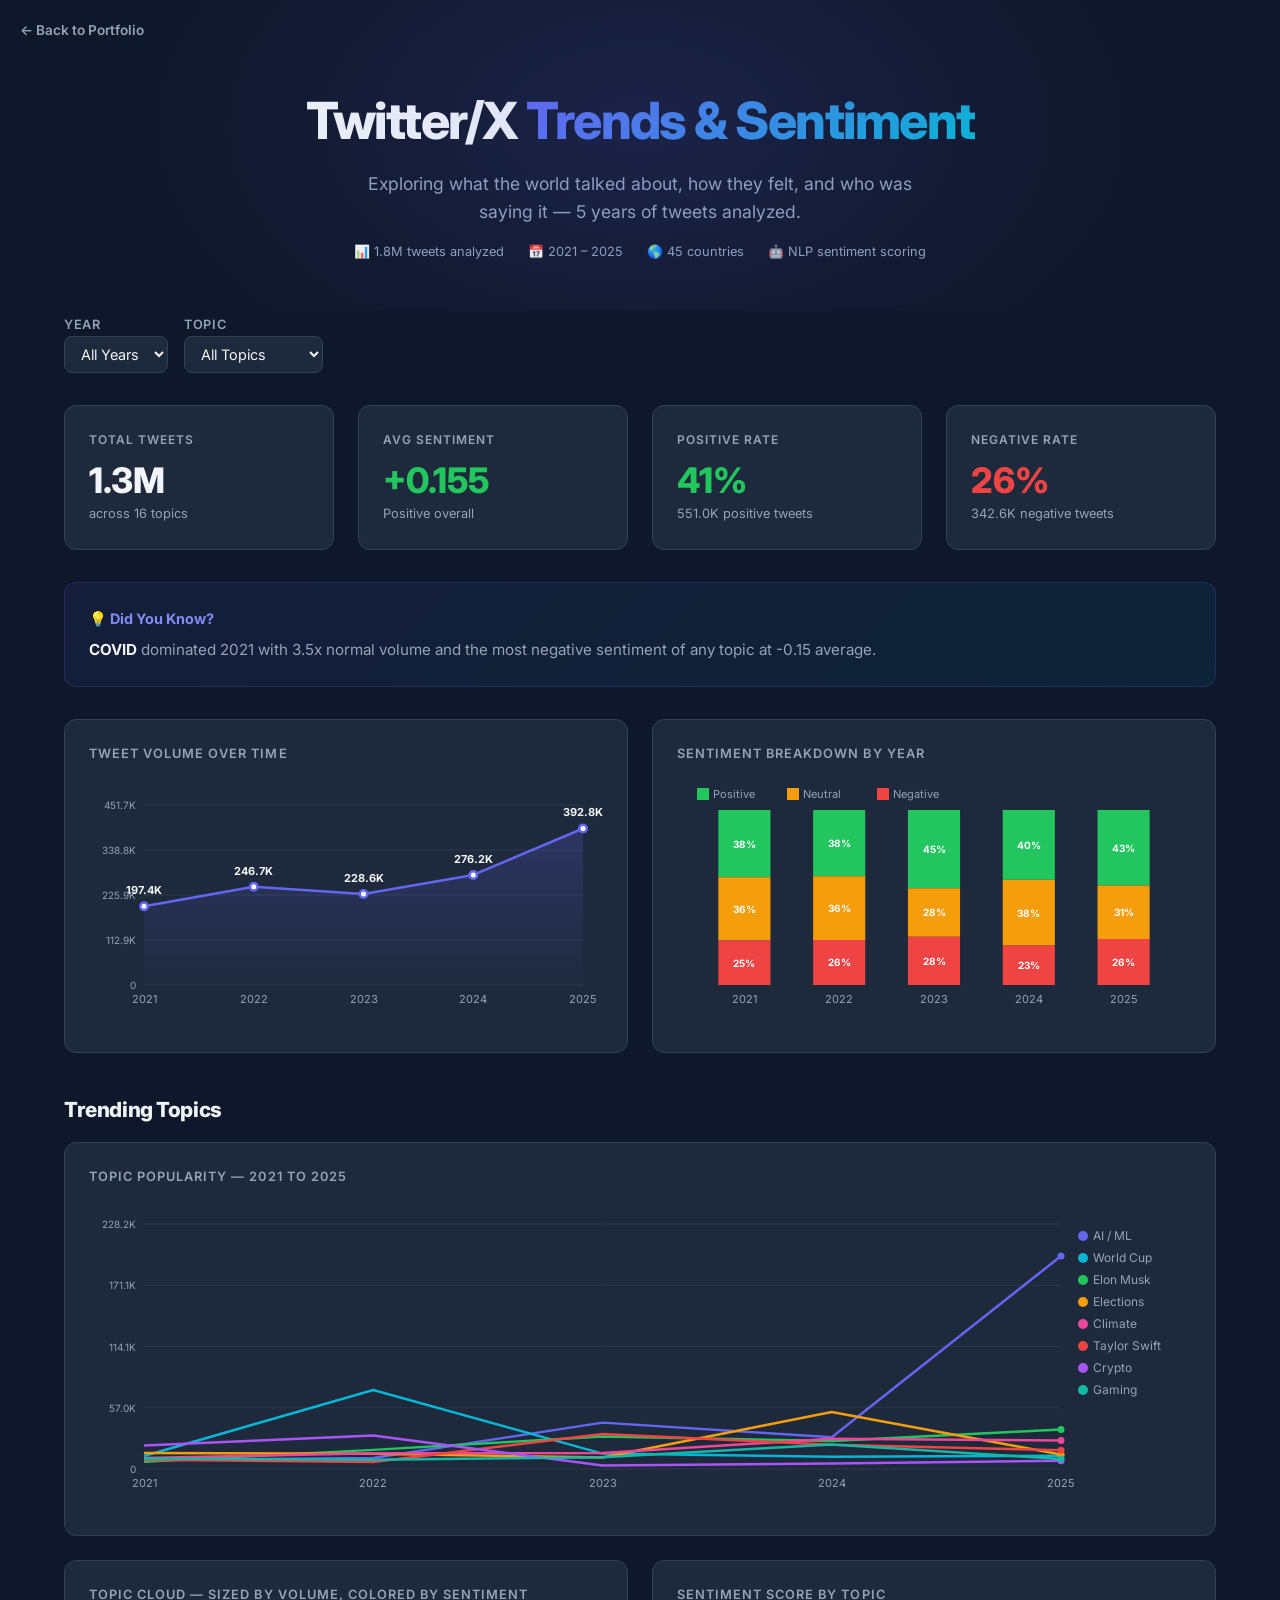
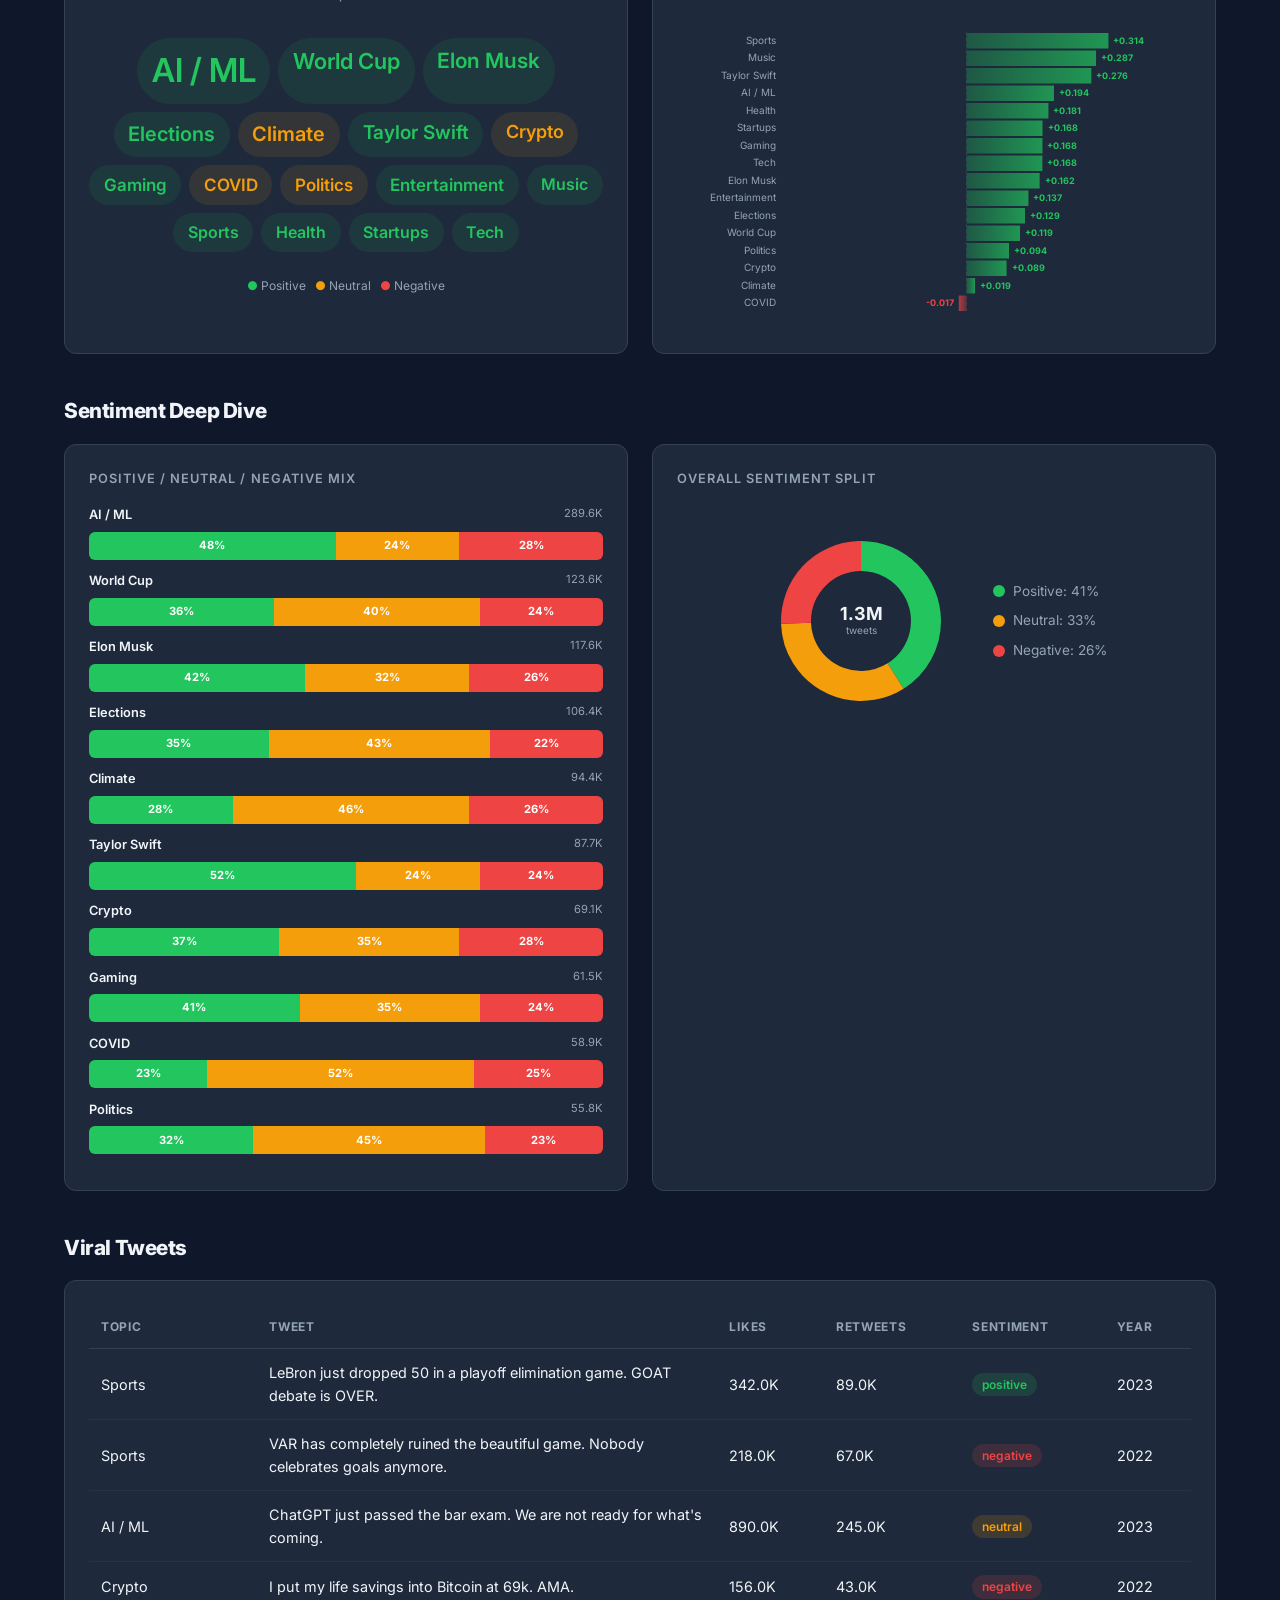
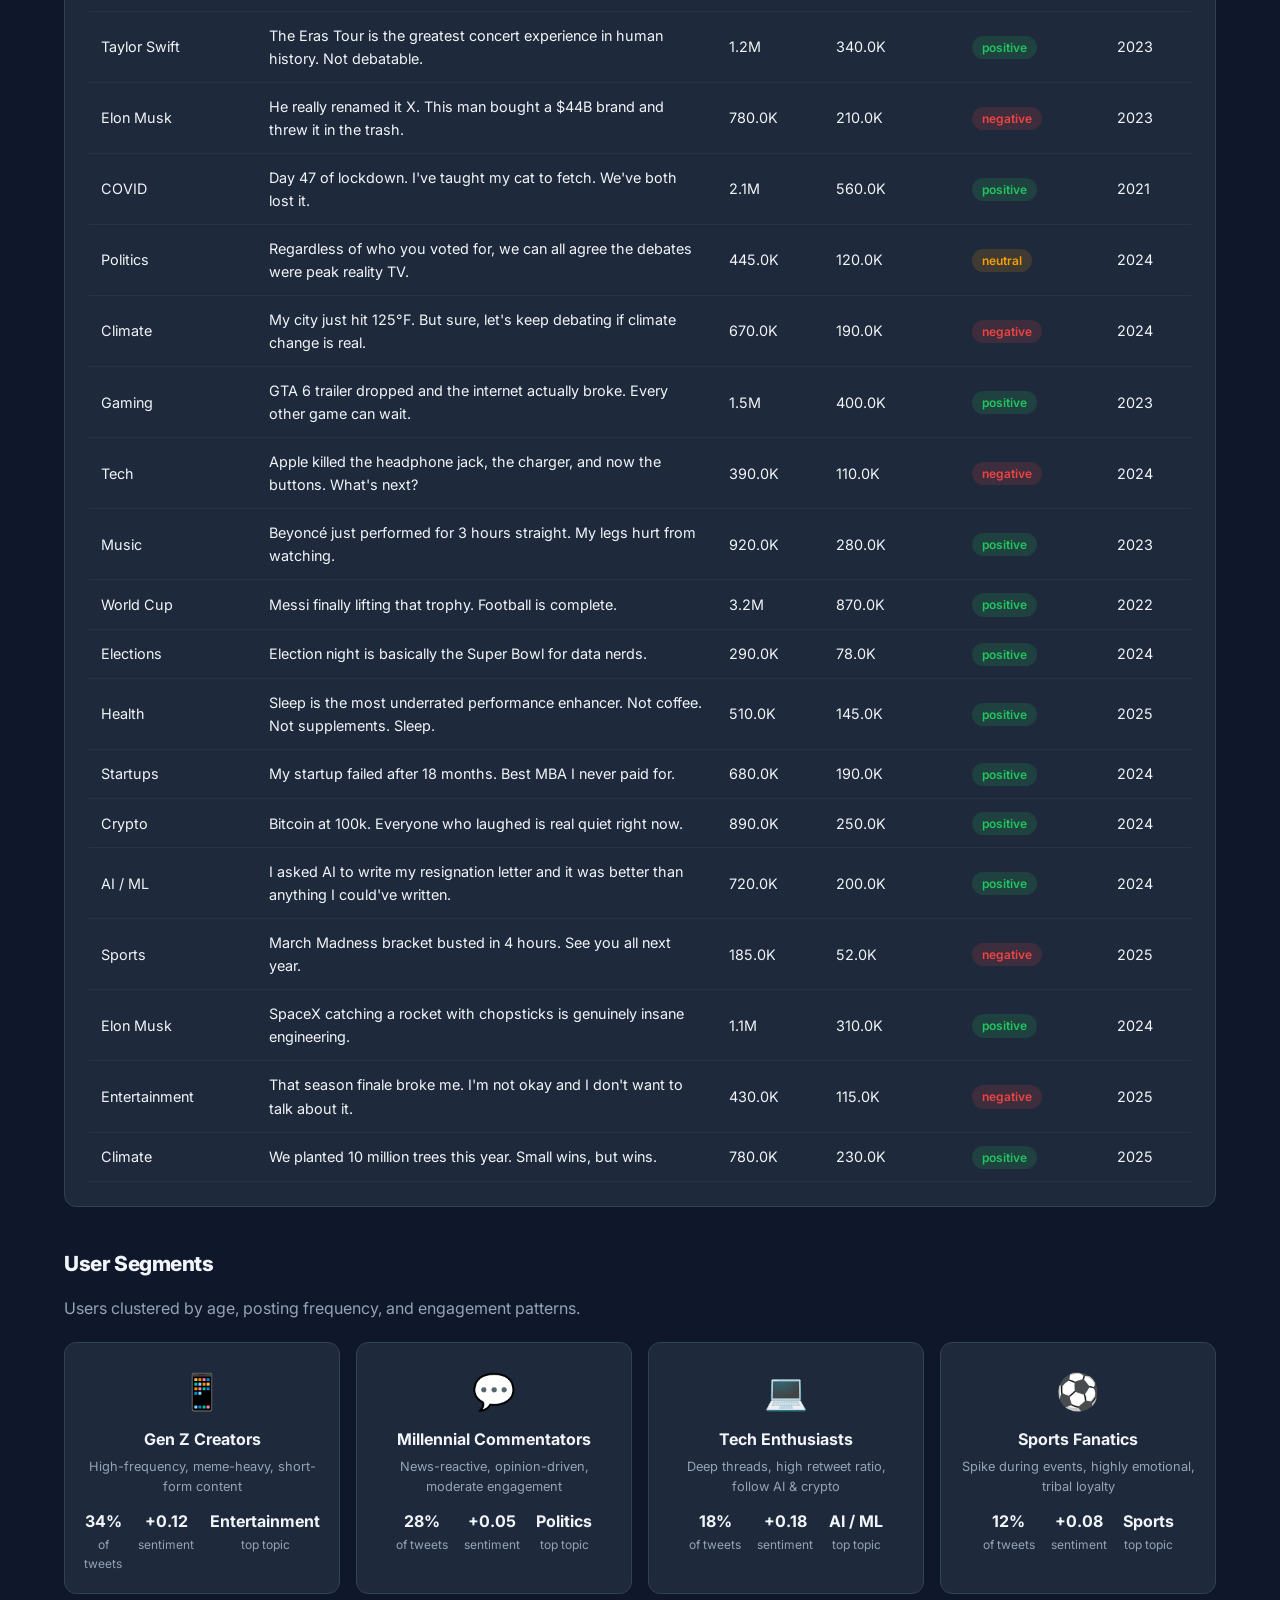
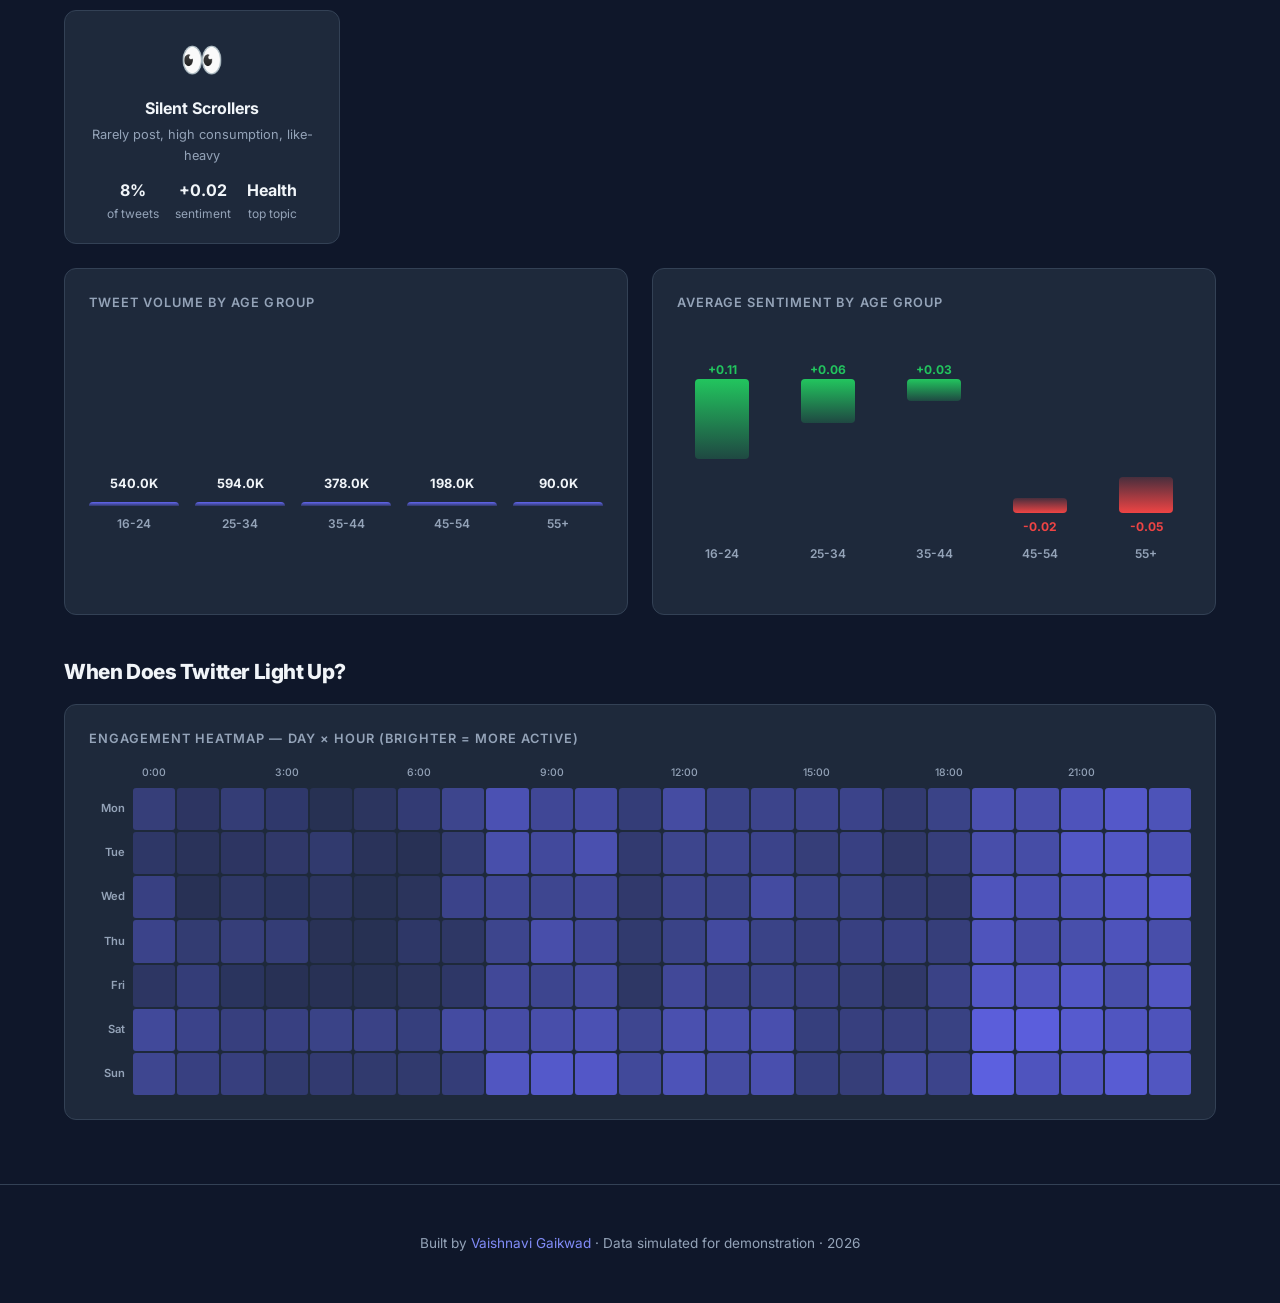
==== commit 31716756: "Fix blank age/heatmap charts with pure HTML/CSS Made-with: Cursor" ====
--- a/projects/twitter-trends-dashboard/index.html
+++ b/projects/twitter-trends-dashboard/index.html
@@ -66,8 +66,28 @@
 .donut-legend{display:flex;flex-direction:column;gap:.5rem}
 .donut-legend-item{display:flex;align-items:center;gap:.5rem;font-size:.85rem;color:var(--tx2)}
 .donut-legend-item .dot{width:12px;height:12px;border-radius:50%;flex-shrink:0}
+.bar-chart{display:flex;align-items:flex-end;gap:1rem;justify-content:center;height:220px;padding:1rem 0}
+.bar-col{display:flex;flex-direction:column;align-items:center;gap:.5rem;flex:1;max-width:100px}
+.bar-col .bar-fill{width:100%;border-radius:6px 6px 0 0;min-height:4px;transition:height .6s ease;position:relative}
+.bar-col .bar-val{font-size:.8rem;font-weight:700;color:var(--tx)}
+.bar-col .bar-label{font-size:.75rem;color:var(--tx2);font-weight:600}
+
+.sent-bar-chart{display:flex;align-items:center;gap:1rem;justify-content:center;height:260px;padding:1rem 0}
+.sent-col{display:flex;flex-direction:column;align-items:center;gap:.5rem;flex:1;max-width:100px;justify-content:center;height:100%}
+.sent-col .sent-bar-wrapper{height:180px;width:100%;display:flex;flex-direction:column;align-items:center;justify-content:center;position:relative}
+.sent-col .sent-fill{width:60%;border-radius:4px;transition:height .6s ease}
+.sent-col .sent-val{font-size:.75rem;font-weight:700;margin-top:4px}
+.sent-col .bar-label{font-size:.75rem;color:var(--tx2);font-weight:600}
+
+.heatmap{display:grid;grid-template-columns:42px repeat(24,1fr);gap:2px;font-size:.65rem}
+.hm-label{display:flex;align-items:center;justify-content:flex-end;padding-right:6px;color:var(--tx2);font-weight:600;font-size:.7rem}
+.hm-hour{display:flex;align-items:flex-end;justify-content:center;color:var(--tx2);font-weight:500;padding-bottom:4px;font-size:.65rem}
+.hm-cell{border-radius:3px;aspect-ratio:1;min-height:16px;transition:all .2s;cursor:default}
+.hm-cell:hover{transform:scale(1.3);z-index:1;box-shadow:0 0 8px rgba(99,102,241,.5)}
+.hm-spacer{height:20px}
+
 .footer{text-align:center;padding:3rem 2rem;border-top:1px solid var(--bg3);font-size:.85rem;color:var(--tx2)}
-@media(max-width:768px){.grid-2,.grid-3,.grid-4{grid-template-columns:1fr}.filters{flex-direction:column;align-items:stretch}}
+@media(max-width:768px){.grid-2,.grid-3,.grid-4{grid-template-columns:1fr}.filters{flex-direction:column;align-items:stretch}.heatmap{font-size:.5rem}}
 </style>
 </head>
 <body>
@@ -160,12 +180,12 @@
   <div class="seg-grid" id="segGrid"></div>
 
   <div class="grid grid-2" style="margin-top:1.5rem">
-    <div class="chart-card"><h3>Tweet Volume by Age Group</h3><canvas id="cAge"></canvas></div>
-    <div class="chart-card"><h3>Average Sentiment by Age Group</h3><canvas id="cAgeSent"></canvas></div>
+    <div class="chart-card"><h3>Tweet Volume by Age Group</h3><div id="ageBarChart"></div></div>
+    <div class="chart-card"><h3>Average Sentiment by Age Group</h3><div id="ageSentChart"></div></div>
   </div>
 
   <h2 class="section-title">When Does Twitter Light Up?</h2>
-  <div class="chart-card"><h3>Engagement Heatmap &mdash; Day &times; Hour (darker = more active)</h3><canvas id="cHeat"></canvas></div>
+  <div class="chart-card"><h3>Engagement Heatmap &mdash; Day &times; Hour (brighter = more active)</h3><div id="heatmapGrid"></div></div>
 
 </div>
 
@@ -565,77 +585,52 @@
     <div><strong>${s.top}</strong>top topic</div></div></div>`).join('');
 }
 
-// ===== AGE CHARTS =====
-function drawAge(){
-  const{ctx,w,h}=setupCanvas('cAge',240);
-  const pad={t:25,b:35,l:20,r:20};
-  const cw=w-pad.l-pad.r,ch=h-pad.t-pad.b;
+// ===== AGE CHARTS (pure HTML) =====
+function renderAgeBar(){
   const vals=AGES.map(a=>Math.round(1800000*a.pct));
-  const mx=Math.max(...vals)*1.2;
-  const bw=cw/AGES.length*.55;
-
-  AGES.forEach((a,i)=>{
-    const x=pad.l+i*(cw/AGES.length)+cw/AGES.length*.225;
-    const bh=ch*(vals[i]/mx);
-    const grad=ctx.createLinearGradient(0,pad.t+ch-bh,0,pad.t+ch);
-    grad.addColorStop(0,C.acc);grad.addColorStop(1,'rgba(99,102,241,.25)');
-    ctx.fillStyle=grad;ctx.beginPath();ctx.rect(x,pad.t+ch-bh,bw,bh);ctx.fill();
-    ctx.fillStyle=C.tx2;ctx.font='11px Inter';ctx.textAlign='center';
-    ctx.fillText(a.label,x+bw/2,h-pad.b+18);
-    ctx.fillStyle=C.tx;ctx.font='bold 11px Inter';
-    ctx.fillText(fmt(vals[i]),x+bw/2,pad.t+ch-bh-10);
-  });
-}
-
-function drawAgeSent(){
-  const{ctx,w,h}=setupCanvas('cAgeSent',240);
-  const pad={t:25,b:35,l:20,r:20};
-  const cw=w-pad.l-pad.r,ch=h-pad.t-pad.b;
-  const mid=pad.t+ch/2;
-  const mx=Math.max(...AGES.map(a=>Math.abs(a.sent)))*2;
-  const bw=cw/AGES.length*.55;
-
-  ctx.strokeStyle='rgba(148,163,184,.2)';ctx.setLineDash([3,3]);
-  ctx.beginPath();ctx.moveTo(pad.l,mid);ctx.lineTo(w-pad.r,mid);ctx.stroke();ctx.setLineDash([]);
-  ctx.fillStyle=C.tx2;ctx.font='10px Inter';ctx.textAlign='left';ctx.fillText('0',pad.l,mid-6);
-
-  AGES.forEach((a,i)=>{
-    const x=pad.l+i*(cw/AGES.length)+cw/AGES.length*.225;
-    const bh=Math.abs(a.sent/mx)*(ch/2);
-    const clr=a.sent>=0?C.green:C.red;
-    const grad=ctx.createLinearGradient(0,a.sent>=0?mid-bh:mid,0,a.sent>=0?mid:mid+bh);
-    grad.addColorStop(0,clr);grad.addColorStop(1,clr.replace(')',', 0.25)').replace('rgb','rgba'));
-    ctx.fillStyle=grad;
-    if(a.sent>=0)ctx.fillRect(x,mid-bh,bw,bh);else ctx.fillRect(x,mid,bw,bh);
-    ctx.fillStyle=C.tx2;ctx.font='11px Inter';ctx.textAlign='center';
-    ctx.fillText(a.label,x+bw/2,h-pad.b+18);
-    ctx.fillStyle=clr;ctx.font='bold 11px Inter';
-    const lbl=(a.sent>0?'+':'')+a.sent.toFixed(2);
-    ctx.fillText(lbl,x+bw/2,a.sent>=0?mid-bh-10:mid+bh+16);
-  });
-}
-
-// ===== HEATMAP =====
-function drawHeat(){
-  const{ctx,w,h}=setupCanvas('cHeat',210);
+  const mx=Math.max(...vals);
+  document.getElementById('ageBarChart').innerHTML=`<div class="bar-chart">${
+    AGES.map((a,i)=>{
+      const pct=Math.round(vals[i]/mx*100);
+      return `<div class="bar-col"><div class="bar-val">${fmt(vals[i])}</div><div class="bar-fill" style="height:${pct}%;background:linear-gradient(to bottom,#6366f1,rgba(99,102,241,.25))"></div><div class="bar-label">${a.label}</div></div>`;
+    }).join('')}</div>`;
+}
+
+function renderAgeSent(){
+  const mx=Math.max(...AGES.map(a=>Math.abs(a.sent)));
+  document.getElementById('ageSentChart').innerHTML=`<div class="sent-bar-chart">${
+    AGES.map(a=>{
+      const pct=Math.round(Math.abs(a.sent)/mx*80);
+      const clr=a.sent>=0?'#22c55e':'#ef4444';
+      const lbl=(a.sent>0?'+':'')+a.sent.toFixed(2);
+      if(a.sent>=0){
+        return `<div class="sent-col"><div class="sent-bar-wrapper"><div class="sent-val" style="color:${clr}">${lbl}</div><div class="sent-fill" style="height:${pct}px;background:linear-gradient(to bottom,${clr},rgba(34,197,94,.2))"></div><div style="flex:1"></div></div><div class="bar-label">${a.label}</div></div>`;
+      } else {
+        return `<div class="sent-col"><div class="sent-bar-wrapper"><div style="flex:1"></div><div class="sent-fill" style="height:${pct}px;background:linear-gradient(to top,${clr},rgba(239,68,68,.2))"></div><div class="sent-val" style="color:${clr}">${lbl}</div></div><div class="bar-label">${a.label}</div></div>`;
+      }
+    }).join('')}</div>`;
+}
+
+// ===== HEATMAP (pure HTML/CSS grid) =====
+function renderHeatmap(){
   const days=['Mon','Tue','Wed','Thu','Fri','Sat','Sun'];
-  const pad={t:28,b:8,l:42,r:15};
-  const cw=w-pad.l-pad.r,ch=h-pad.t-pad.b;
-  const cellW=cw/24,cellH=ch/7;
   const mxV=Math.max(...DATA.heatmap.map(h=>h.value));
-
-  DATA.heatmap.forEach(h=>{
-    const x=pad.l+h.hour*cellW,y=pad.t+h.di*cellH;
-    const t=h.value/mxV;
-    ctx.fillStyle=`rgba(99,102,241,${(.06+t*.75).toFixed(2)})`;
-    const r=Math.min(cellW,cellH)/2-1.5;
-    ctx.beginPath();ctx.arc(x+cellW/2,y+cellH/2,r*(.4+t*.6),0,Math.PI*2);ctx.fill();
-  });
-
-  days.forEach((d,i)=>{ctx.fillStyle=C.tx2;ctx.font='10px Inter';ctx.textAlign='right';
-    ctx.fillText(d,pad.l-6,pad.t+i*cellH+cellH/2+4)});
-  for(let h=0;h<24;h+=3){ctx.fillStyle=C.tx2;ctx.font='9px Inter';ctx.textAlign='center';
-    ctx.fillText(h+':00',pad.l+h*cellW+cellW/2,pad.t-10)}
+  let html='<div class="heatmap">';
+  html+='<div></div>';
+  for(let h=0;h<24;h++){
+    html+=`<div class="hm-hour">${h%3===0?h+':00':''}</div>`;
+  }
+  days.forEach((day,di)=>{
+    html+=`<div class="hm-label">${day}</div>`;
+    for(let h=0;h<24;h++){
+      const cell=DATA.heatmap.find(c=>c.di===di&&c.hour===h);
+      const t=cell?cell.value/mxV:0;
+      const opacity=(.08+t*.82).toFixed(2);
+      html+=`<div class="hm-cell" style="background:rgba(99,102,241,${opacity})" title="${day} ${h}:00 — activity: ${cell?cell.value:0}"></div>`;
+    }
+  });
+  html+='</div>';
+  document.getElementById('heatmapGrid').innerHTML=html;
 }
 
 // ===== UPDATE ALL =====
@@ -649,12 +644,12 @@
   const f=getF();
   renderKPIs(f);renderInsight();drawVolume(f);drawSentYear(f);
   drawTopics();renderCloud(f);drawPolarity();renderSentBars();drawDonut(f);
-  renderTweets();renderSegs();drawAge();drawAgeSent();drawHeat();
+  renderTweets();renderSegs();renderAgeBar();renderAgeSent();renderHeatmap();
 }
 
 window.addEventListener('load',init);
 window.addEventListener('resize',()=>{
-  const f=getF();drawVolume(f);drawSentYear(f);drawTopics();drawPolarity();drawAge();drawAgeSent();drawHeat();
+  const f=getF();drawVolume(f);drawSentYear(f);drawTopics();drawPolarity();
 });
 </script>
 </body>
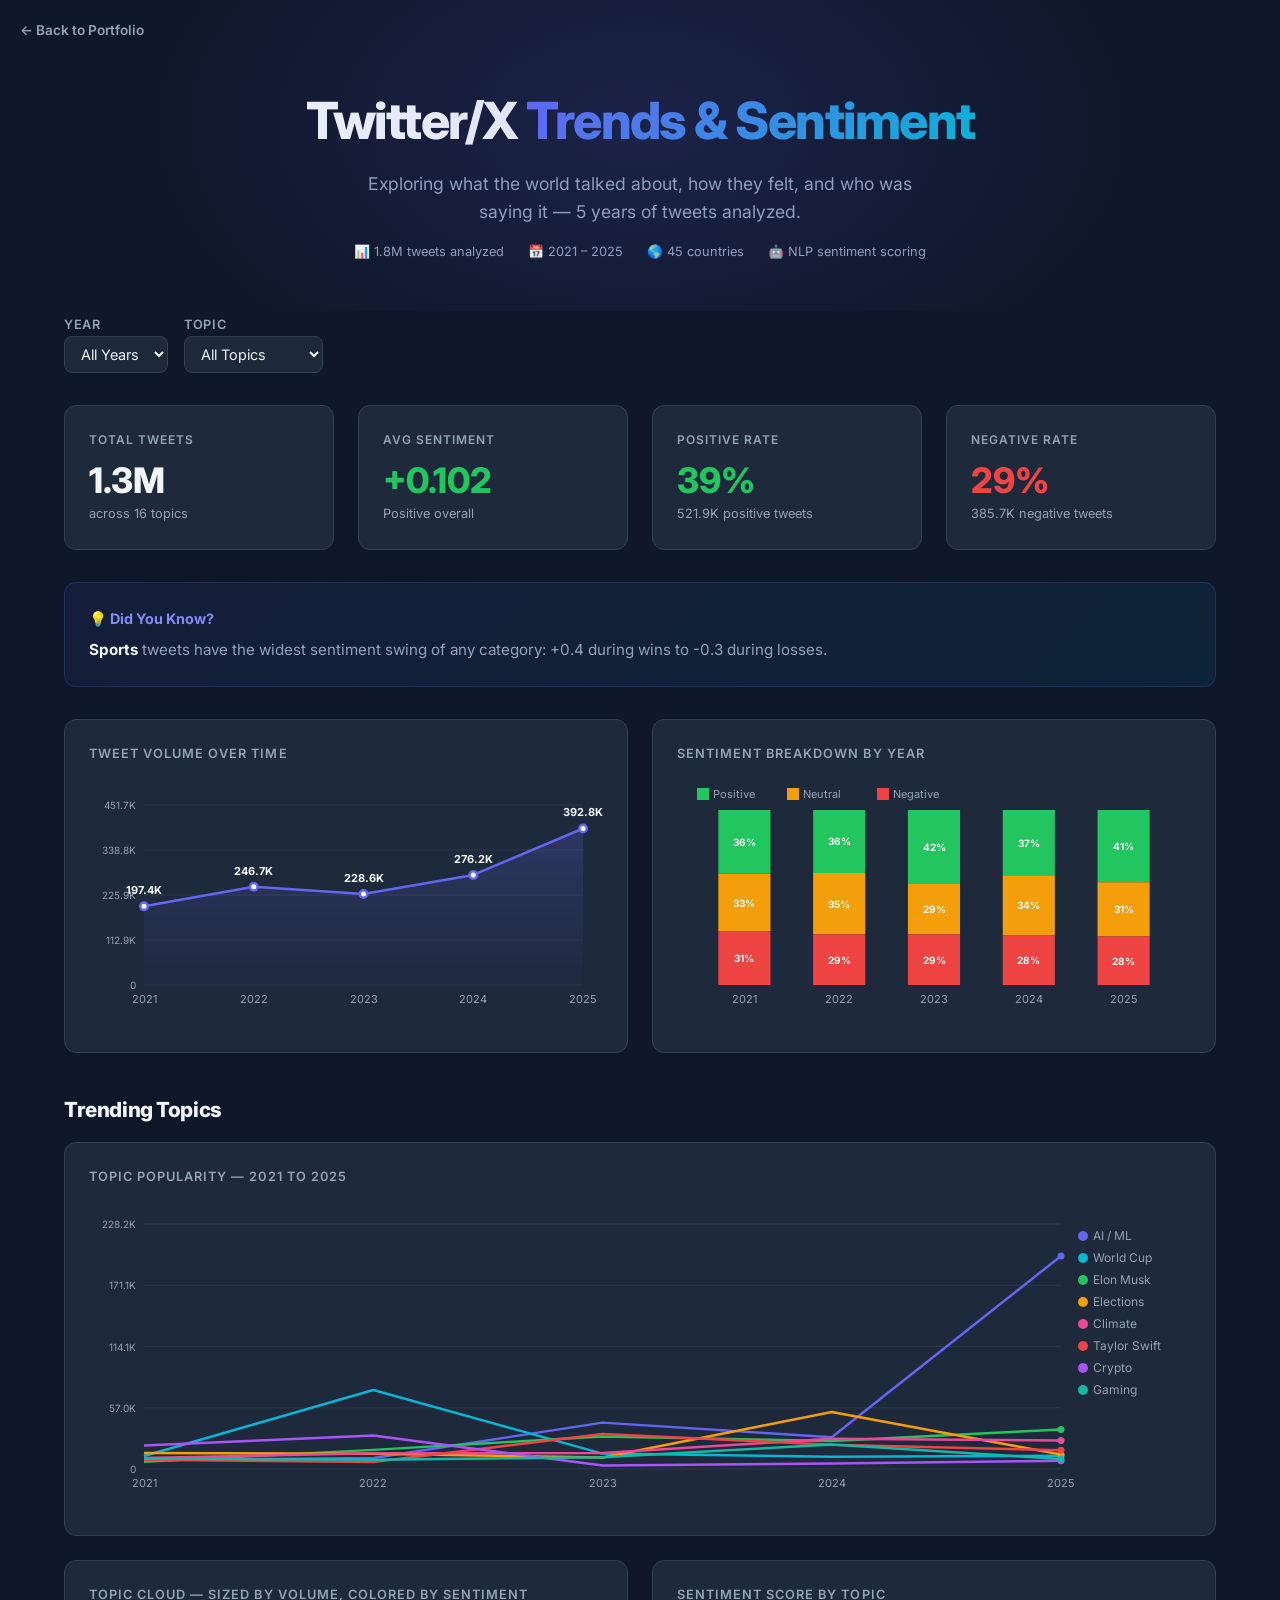
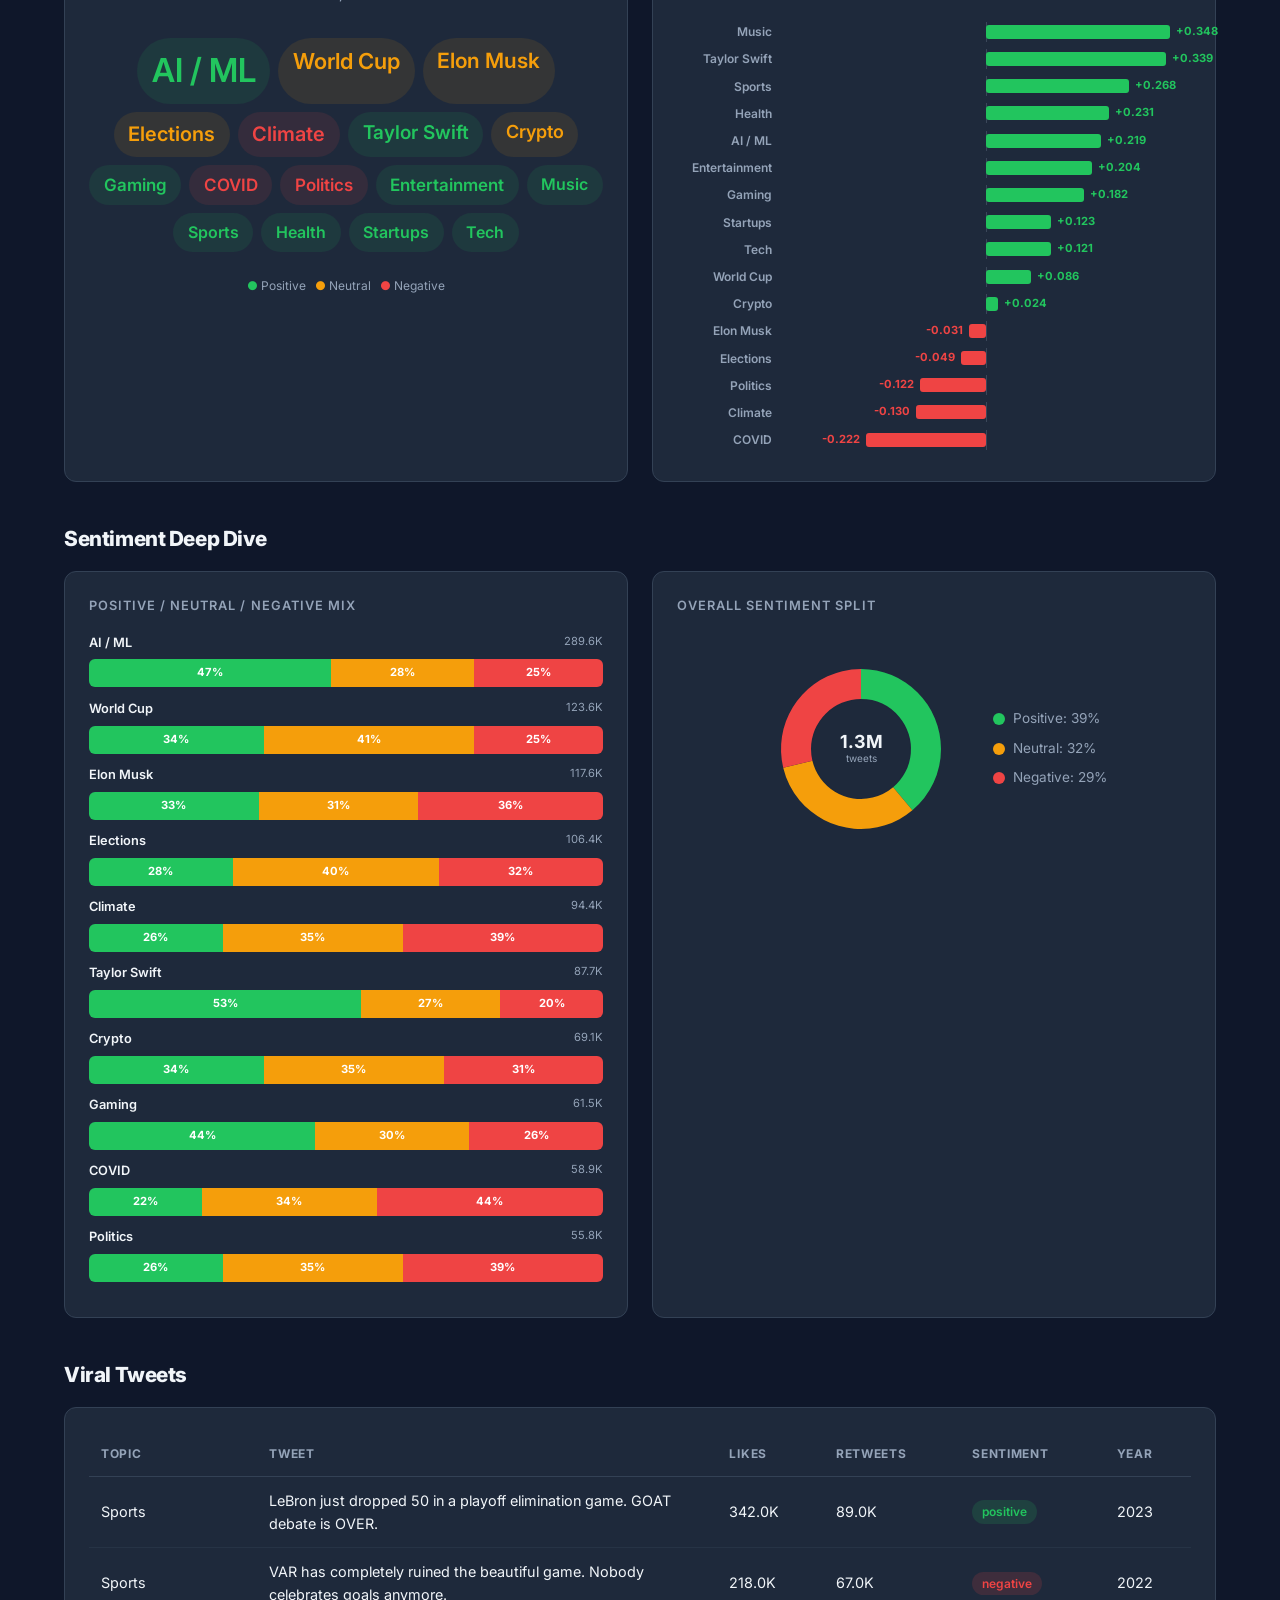
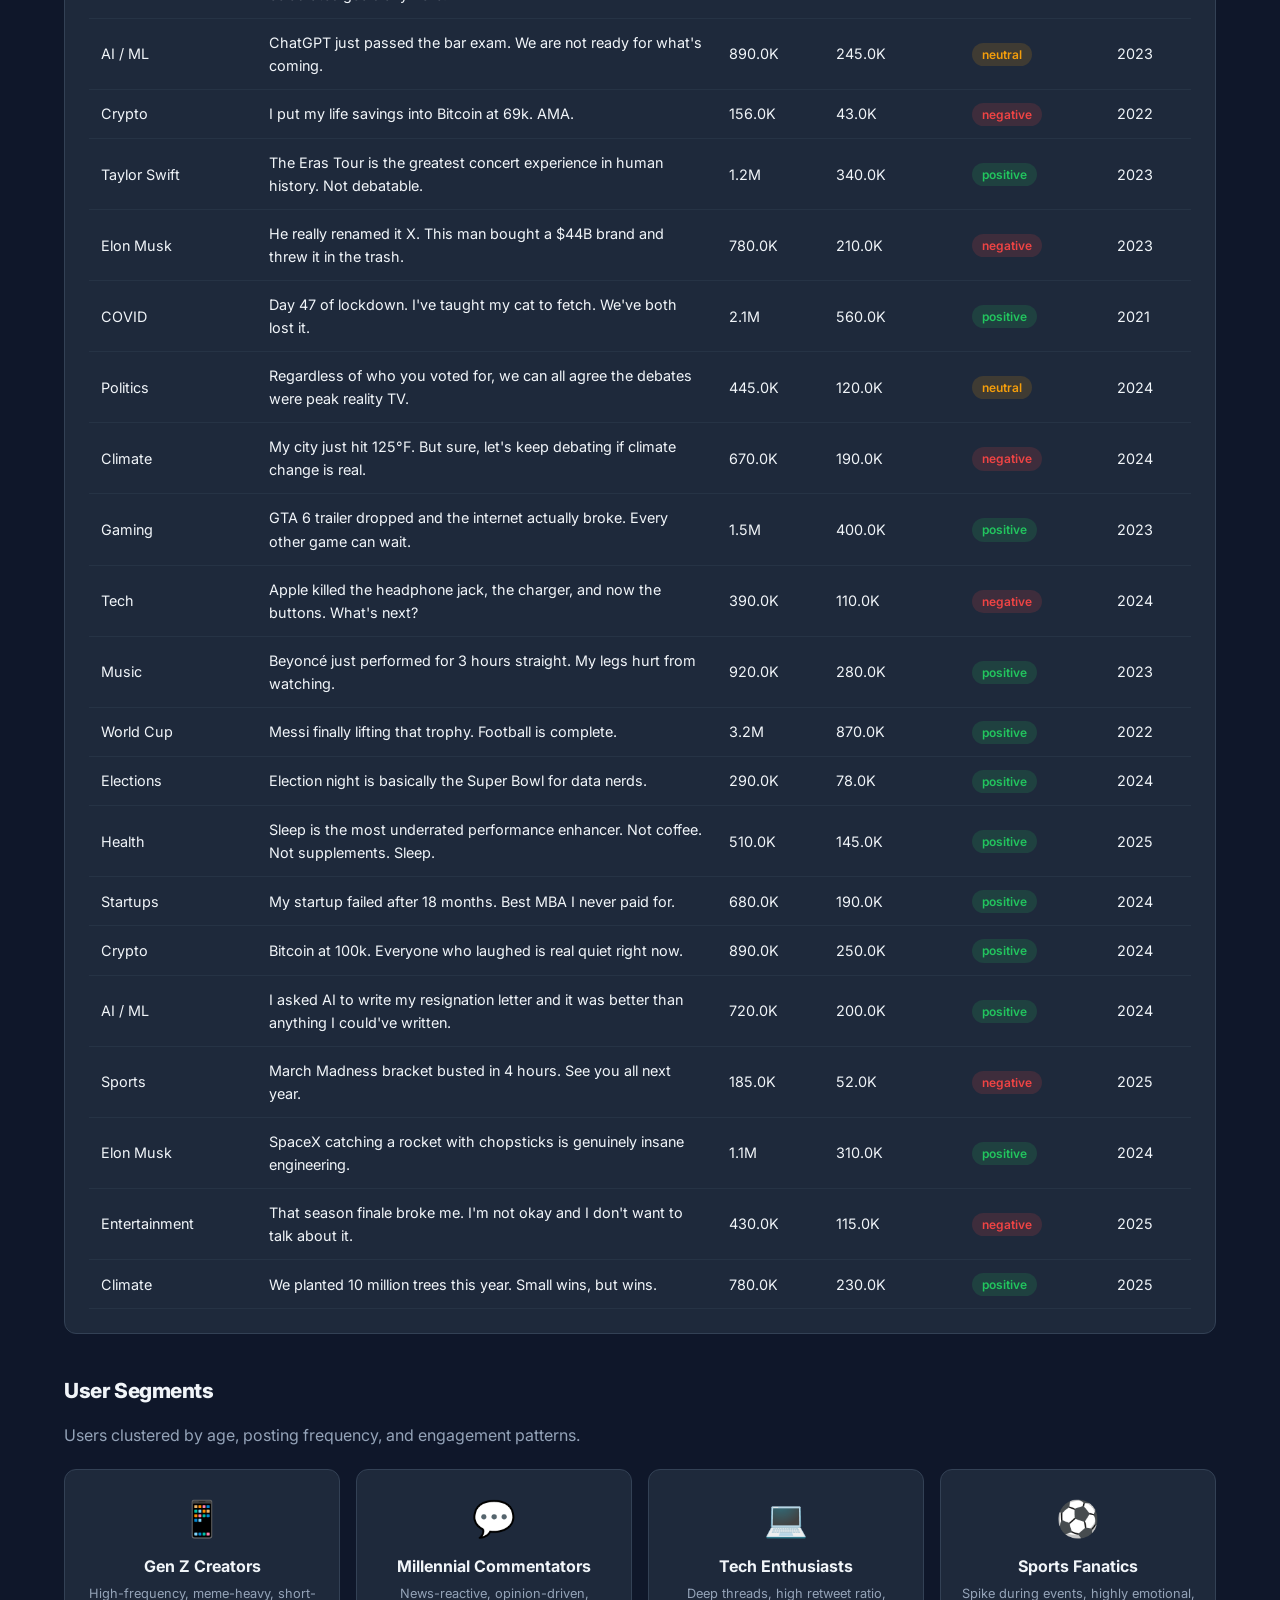
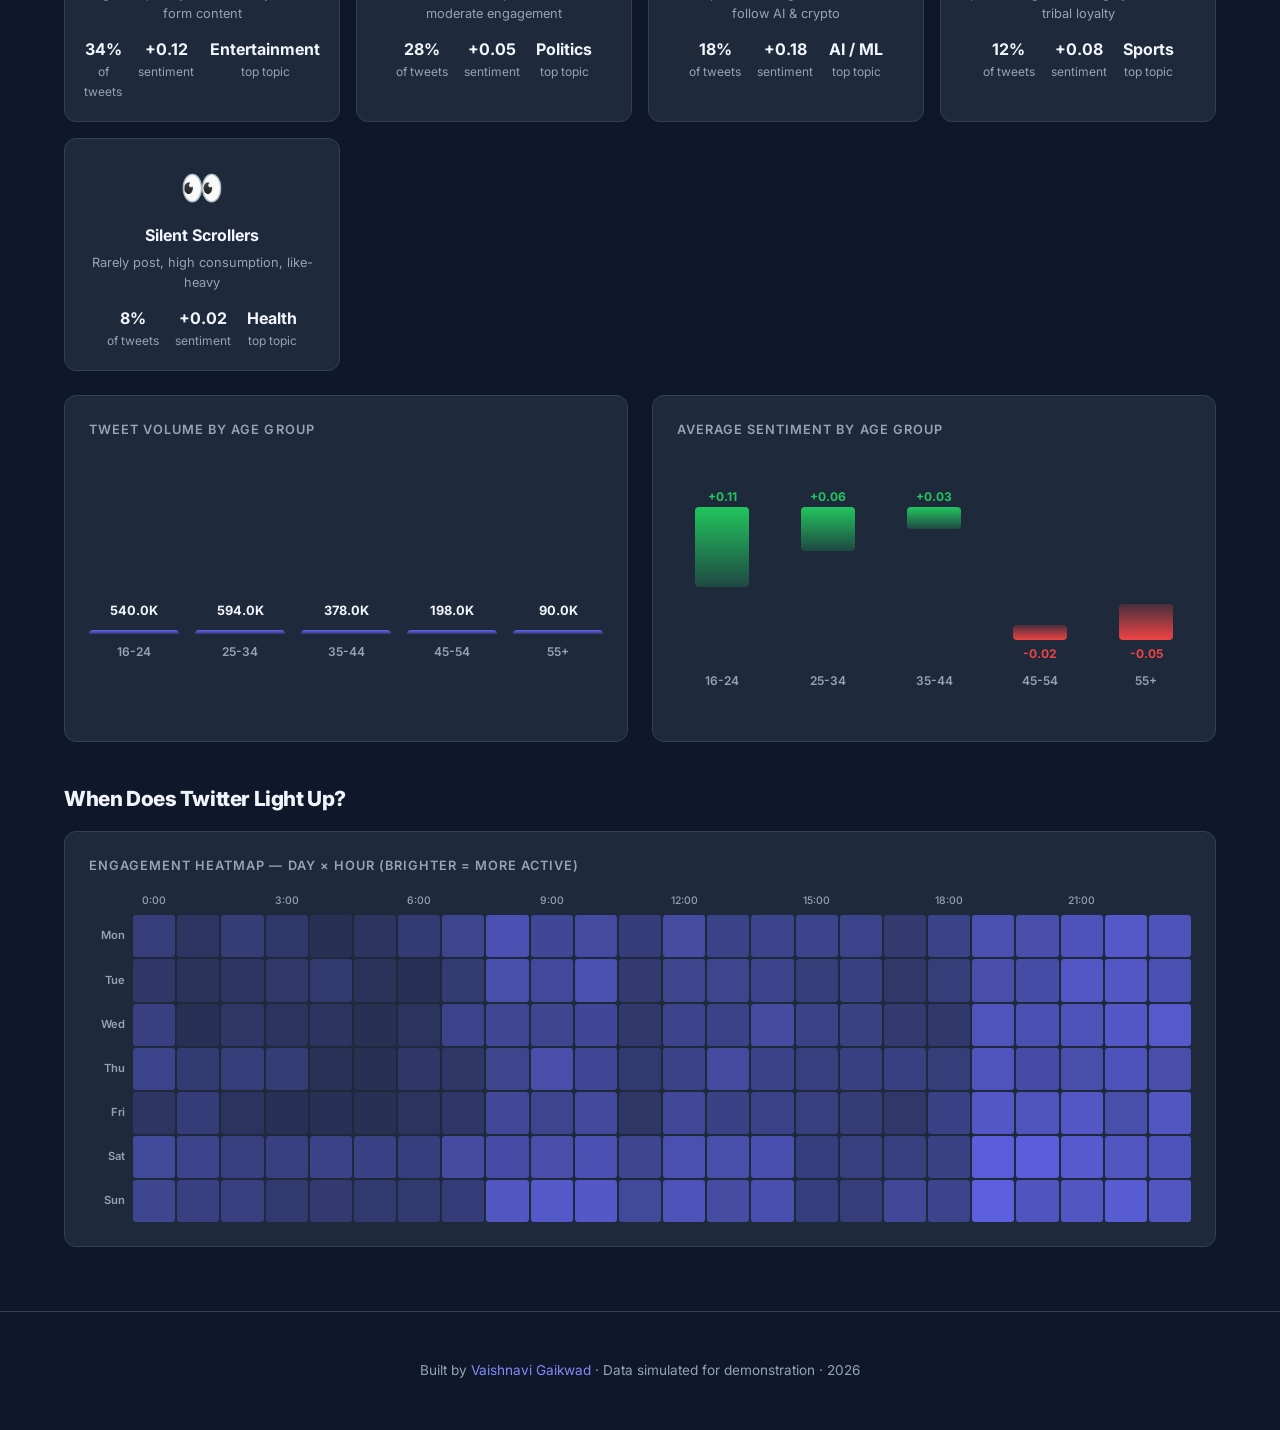
==== commit 64afa0a6: "Fix polarity chart rendering and sentiment distribution Made-with: Cursor" ====
--- a/projects/twitter-trends-dashboard/index.html
+++ b/projects/twitter-trends-dashboard/index.html
@@ -66,6 +66,13 @@
 .donut-legend{display:flex;flex-direction:column;gap:.5rem}
 .donut-legend-item{display:flex;align-items:center;gap:.5rem;font-size:.85rem;color:var(--tx2)}
 .donut-legend-item .dot{width:12px;height:12px;border-radius:50%;flex-shrink:0}
+.polarity-row{display:flex;align-items:center;gap:.5rem;margin-bottom:.45rem;font-size:.8rem}
+.polarity-row .pol-label{width:95px;text-align:right;color:var(--tx2);font-weight:600;flex-shrink:0;font-size:.75rem}
+.polarity-row .pol-track{flex:1;height:20px;position:relative;display:flex;align-items:center}
+.polarity-row .pol-mid{position:absolute;left:50%;top:0;bottom:0;width:1px;background:rgba(148,163,184,.25)}
+.polarity-row .pol-bar{height:14px;border-radius:3px;position:absolute;transition:width .5s ease}
+.polarity-row .pol-val{font-size:.7rem;font-weight:700;position:absolute;top:50%;transform:translateY(-50%)}
+
 .bar-chart{display:flex;align-items:flex-end;gap:1rem;justify-content:center;height:220px;padding:1rem 0}
 .bar-col{display:flex;flex-direction:column;align-items:center;gap:.5rem;flex:1;max-width:100px}
 .bar-col .bar-fill{width:100%;border-radius:6px 6px 0 0;min-height:4px;transition:height .6s ease;position:relative}
@@ -142,7 +149,7 @@
     </div>
     <div class="chart-card">
       <h3>Sentiment Score by Topic</h3>
-      <canvas id="cPolarity"></canvas>
+      <div id="polarityBars"></div>
     </div>
   </div>
 
@@ -245,14 +252,21 @@
       if(t==='Gaming'&&y>=2023)base*=1.5;
       const vol=Math.round(base);
 
-      let pb=.33+rng()*.14;
-      if(t==='Sports'||t==='Music'||t==='Taylor Swift')pb+=.14;
-      if(t==='Politics'||t==='Climate')pb-=.1;
-      if(t==='COVID')pb-=.15;
-      if(t==='Crypto'&&y>=2023)pb-=.1;
-      if(t==='AI / ML')pb+=.08;
-      const pos=Math.round(vol*Math.max(.1,Math.min(.65,pb)));
-      const neg=Math.round(vol*(.18+rng()*.14));
+      let pb=.32+rng()*.10;
+      let nb=.22+rng()*.08;
+      if(t==='Music'||t==='Taylor Swift'){pb+=.18;nb-=.06}
+      if(t==='Sports'){pb+=.12;nb-=.02}
+      if(t==='AI / ML'){pb+=.10;nb-=.03}
+      if(t==='Health'||t==='Entertainment'){pb+=.08;nb-=.02}
+      if(t==='Gaming'){pb+=.06}
+      if(t==='Politics'){pb-=.12;nb+=.14}
+      if(t==='Climate'){pb-=.10;nb+=.12}
+      if(t==='COVID'){pb-=.14;nb+=.18}
+      if(t==='Crypto'&&y>=2023){pb-=.12;nb+=.15}
+      if(t==='Elon Musk'){pb-=.05;nb+=.10}
+      if(t==='Elections'){pb-=.06;nb+=.08}
+      const pos=Math.round(vol*Math.max(.08,Math.min(.60,pb)));
+      const neg=Math.round(vol*Math.max(.10,Math.min(.50,nb)));
       const neu=Math.max(0,vol-pos-neg);
 
       const key=y+'-'+t;
@@ -488,31 +502,20 @@
   }).join('');
 }
 
-// ===== POLARITY CHART (horizontal bars) =====
-function drawPolarity(){
-  const{ctx,w,h}=setupCanvas('cPolarity',300);
+// ===== POLARITY CHART (pure HTML) =====
+function renderPolarity(){
   const scored=TOPICS.map(t=>{const d=DATA.topics[t];return{n:t,s:(d.pos-d.neg)/d.vol}}).sort((a,b)=>b.s-a.s);
-  const pad={t:10,b:10,l:105,r:40};
-  const cw=w-pad.l-pad.r,ch=h-pad.t-pad.b;
-  const bh=ch/scored.length-2;
-  const mx=Math.max(...scored.map(s=>Math.abs(s.s)))*1.3;
-  const mid=pad.l+cw/2;
-
-  ctx.strokeStyle='rgba(148,163,184,.15)';ctx.setLineDash([3,3]);
-  ctx.beginPath();ctx.moveTo(mid,pad.t);ctx.lineTo(mid,h-pad.b);ctx.stroke();ctx.setLineDash([]);
-
-  scored.forEach((s,i)=>{
-    const y=pad.t+i*(ch/scored.length)+1;
-    const bW=(s.s/mx)*(cw/2);
-    const grad=ctx.createLinearGradient(mid,0,mid+bW,0);
-    if(s.s>=0){grad.addColorStop(0,'rgba(34,197,94,.3)');grad.addColorStop(1,'rgba(34,197,94,.7)');}
-    else{grad.addColorStop(0,'rgba(239,68,68,.3)');grad.addColorStop(1,'rgba(239,68,68,.7)');}
-    ctx.fillStyle=grad;
-    if(s.s>=0)ctx.fillRect(mid,y,bW,bh);else ctx.fillRect(mid+bW,y,-bW,bh);
-    ctx.fillStyle=C.tx2;ctx.font='10px Inter';ctx.textAlign='right';ctx.fillText(s.n,pad.l-6,y+bh/2+3);
-    ctx.fillStyle=s.s>=0?C.green:C.red;ctx.font='bold 9px Inter';ctx.textAlign=s.s>=0?'left':'right';
-    ctx.fillText((s.s>0?'+':'')+s.s.toFixed(3),s.s>=0?mid+bW+5:mid+bW-5,y+bh/2+3);
-  });
+  const mx=Math.max(...scored.map(s=>Math.abs(s.s)));
+  document.getElementById('polarityBars').innerHTML=scored.map(s=>{
+    const pct=Math.round(Math.abs(s.s)/mx*45);
+    const clr=s.s>=0?'#22c55e':'#ef4444';
+    const lbl=(s.s>0?'+':'')+s.s.toFixed(3);
+    if(s.s>=0){
+      return `<div class="polarity-row"><div class="pol-label">${s.n}</div><div class="pol-track"><div class="pol-mid"></div><div class="pol-bar" style="left:50%;width:${pct}%;background:${clr}"></div><span class="pol-val" style="left:calc(50% + ${pct}% + 6px);color:${clr}">${lbl}</span></div></div>`;
+    } else {
+      return `<div class="polarity-row"><div class="pol-label">${s.n}</div><div class="pol-track"><div class="pol-mid"></div><div class="pol-bar" style="right:50%;width:${pct}%;background:${clr}"></div><span class="pol-val" style="right:calc(50% + ${pct}% + 6px);color:${clr}">${lbl}</span></div></div>`;
+    }
+  }).join('');
 }
 
 // ===== SENTIMENT BARS =====
@@ -643,13 +646,13 @@
   initFilters();
   const f=getF();
   renderKPIs(f);renderInsight();drawVolume(f);drawSentYear(f);
-  drawTopics();renderCloud(f);drawPolarity();renderSentBars();drawDonut(f);
+  drawTopics();renderCloud(f);renderPolarity();renderSentBars();drawDonut(f);
   renderTweets();renderSegs();renderAgeBar();renderAgeSent();renderHeatmap();
 }
 
 window.addEventListener('load',init);
 window.addEventListener('resize',()=>{
-  const f=getF();drawVolume(f);drawSentYear(f);drawTopics();drawPolarity();
+  const f=getF();drawVolume(f);drawSentYear(f);drawTopics();
 });
 </script>
 </body>
